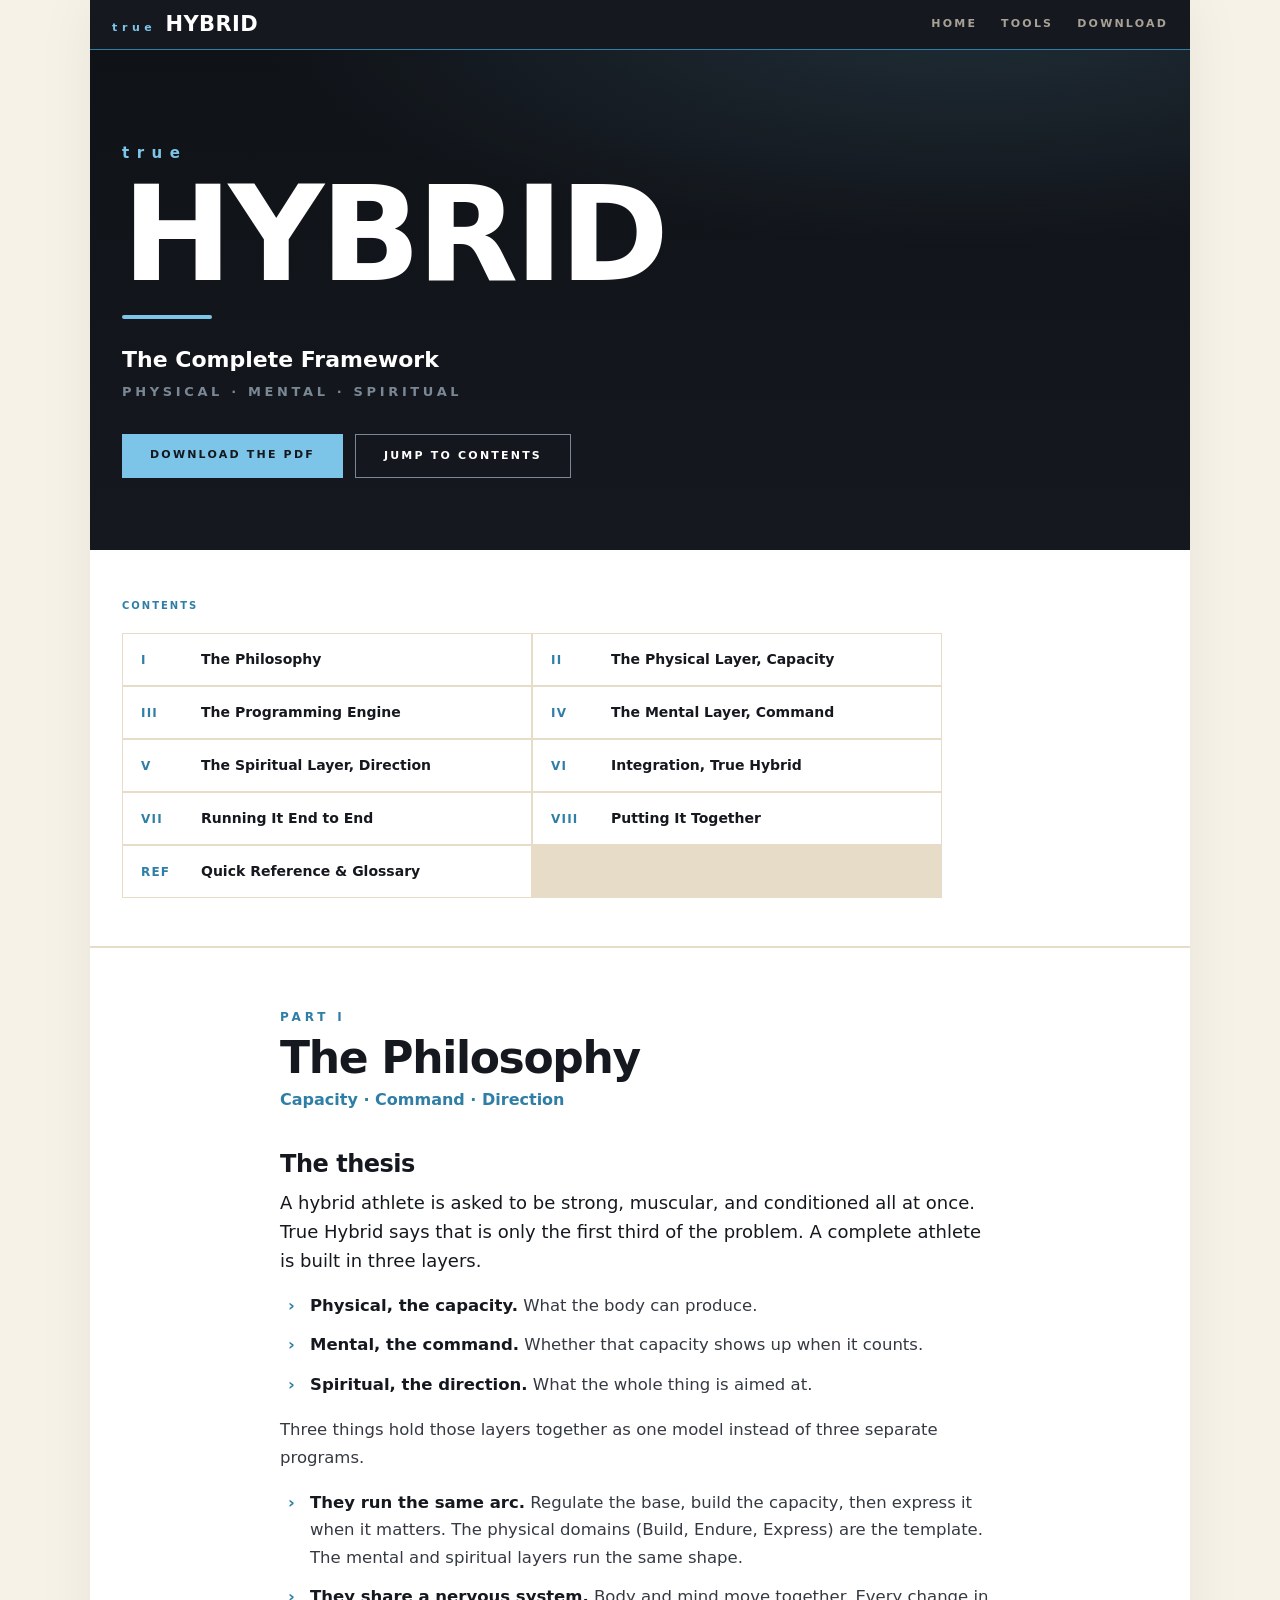
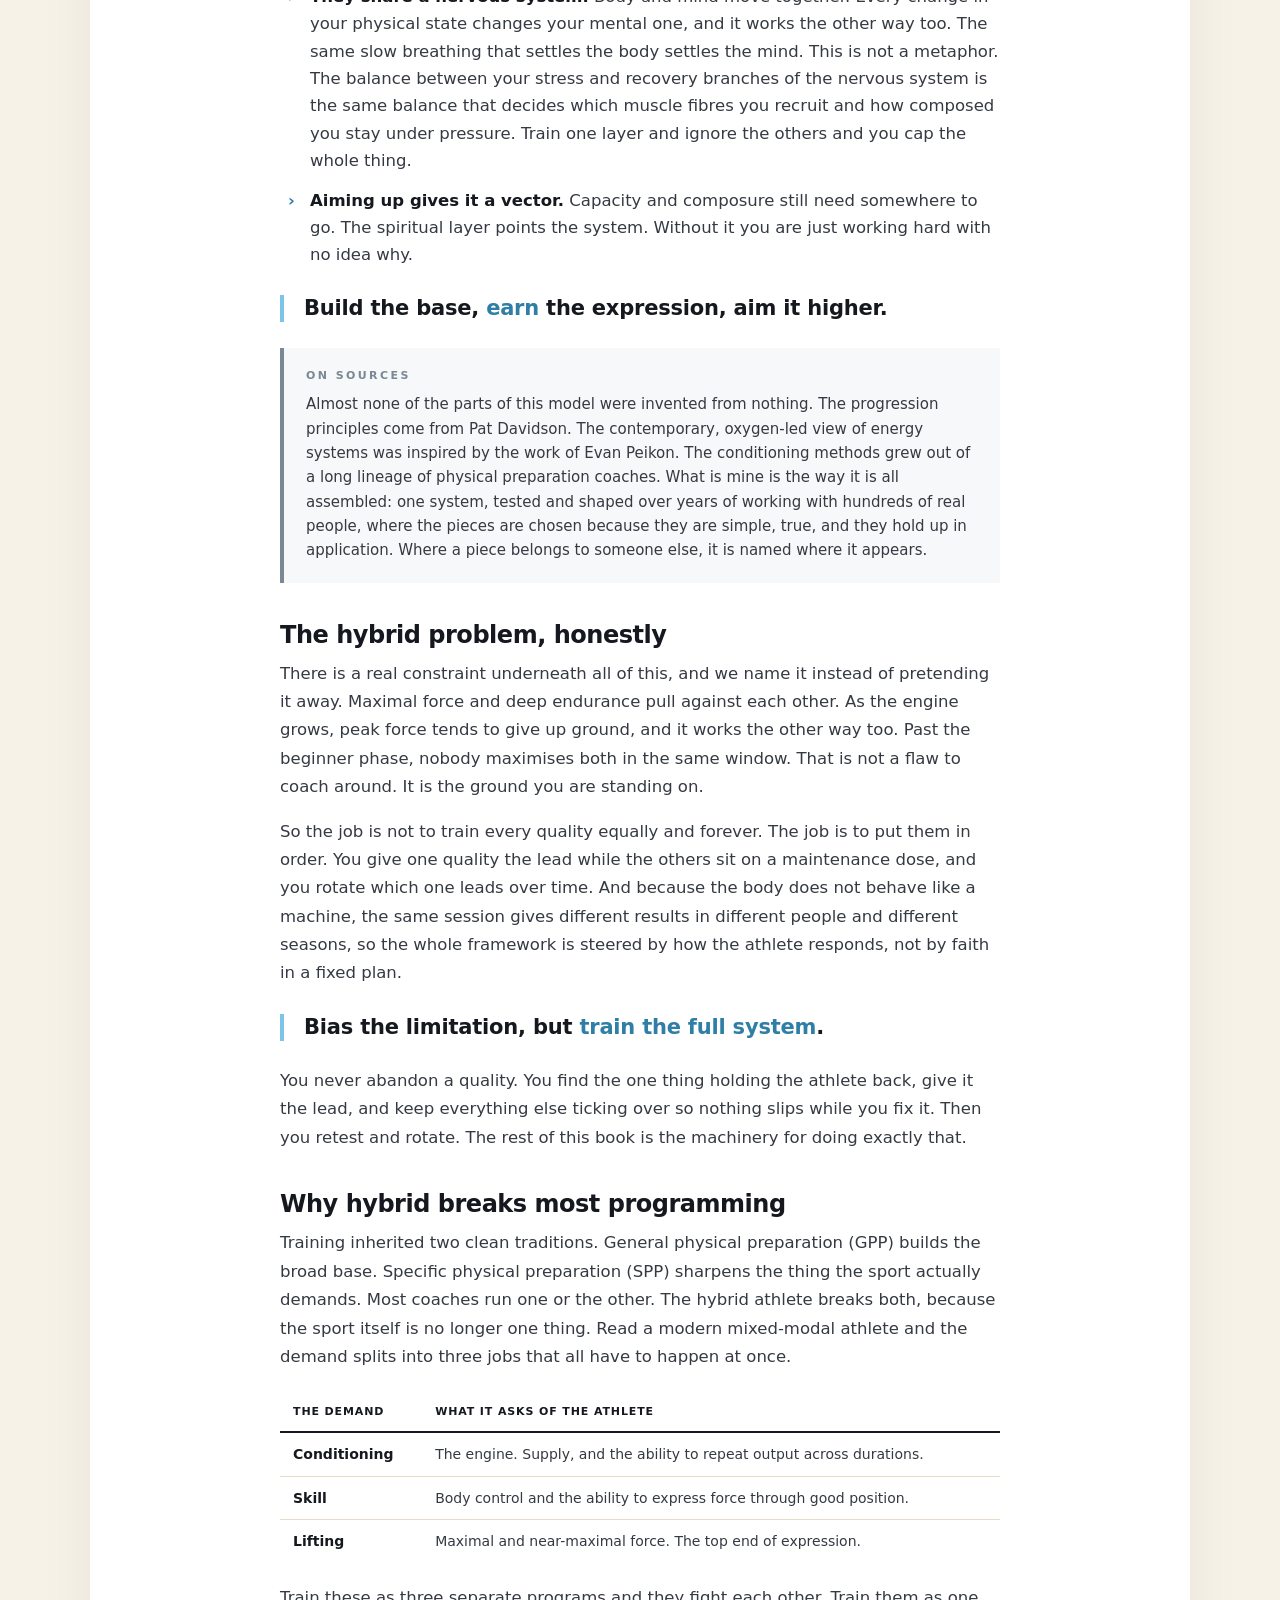
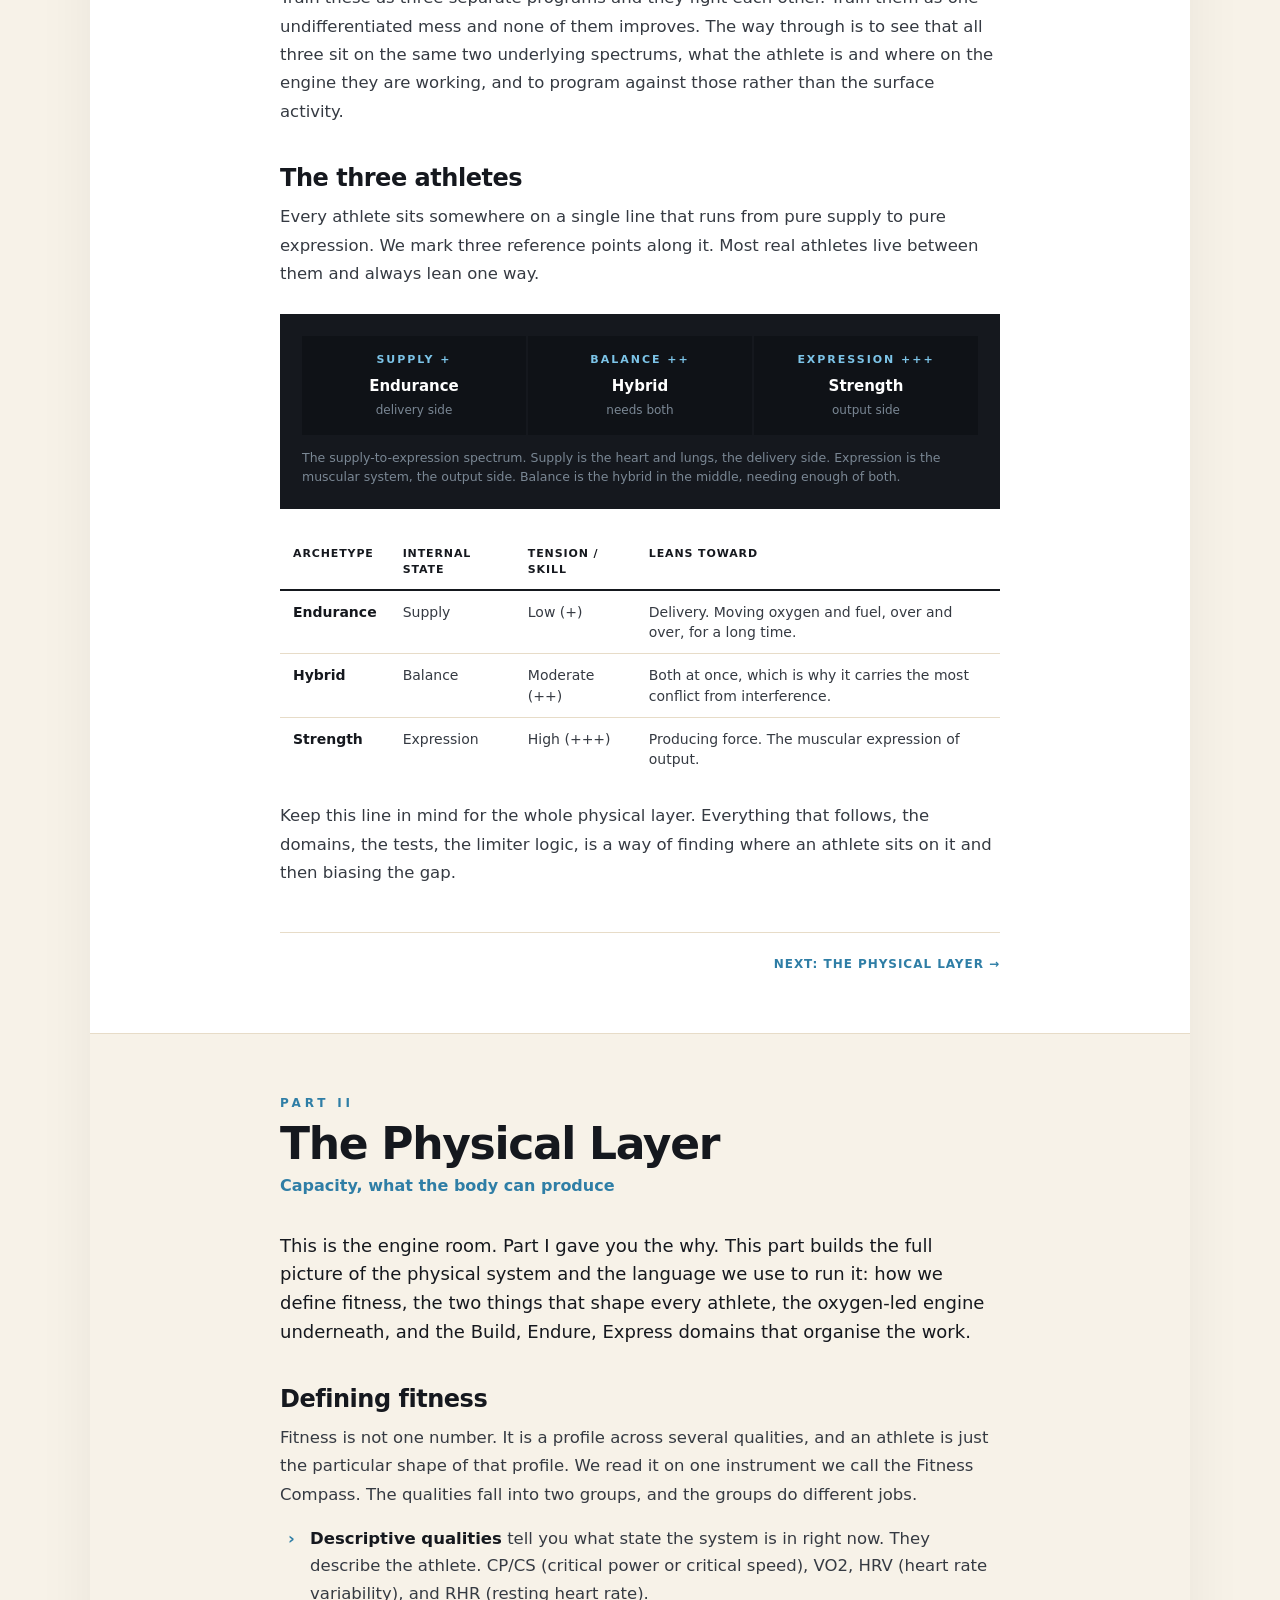
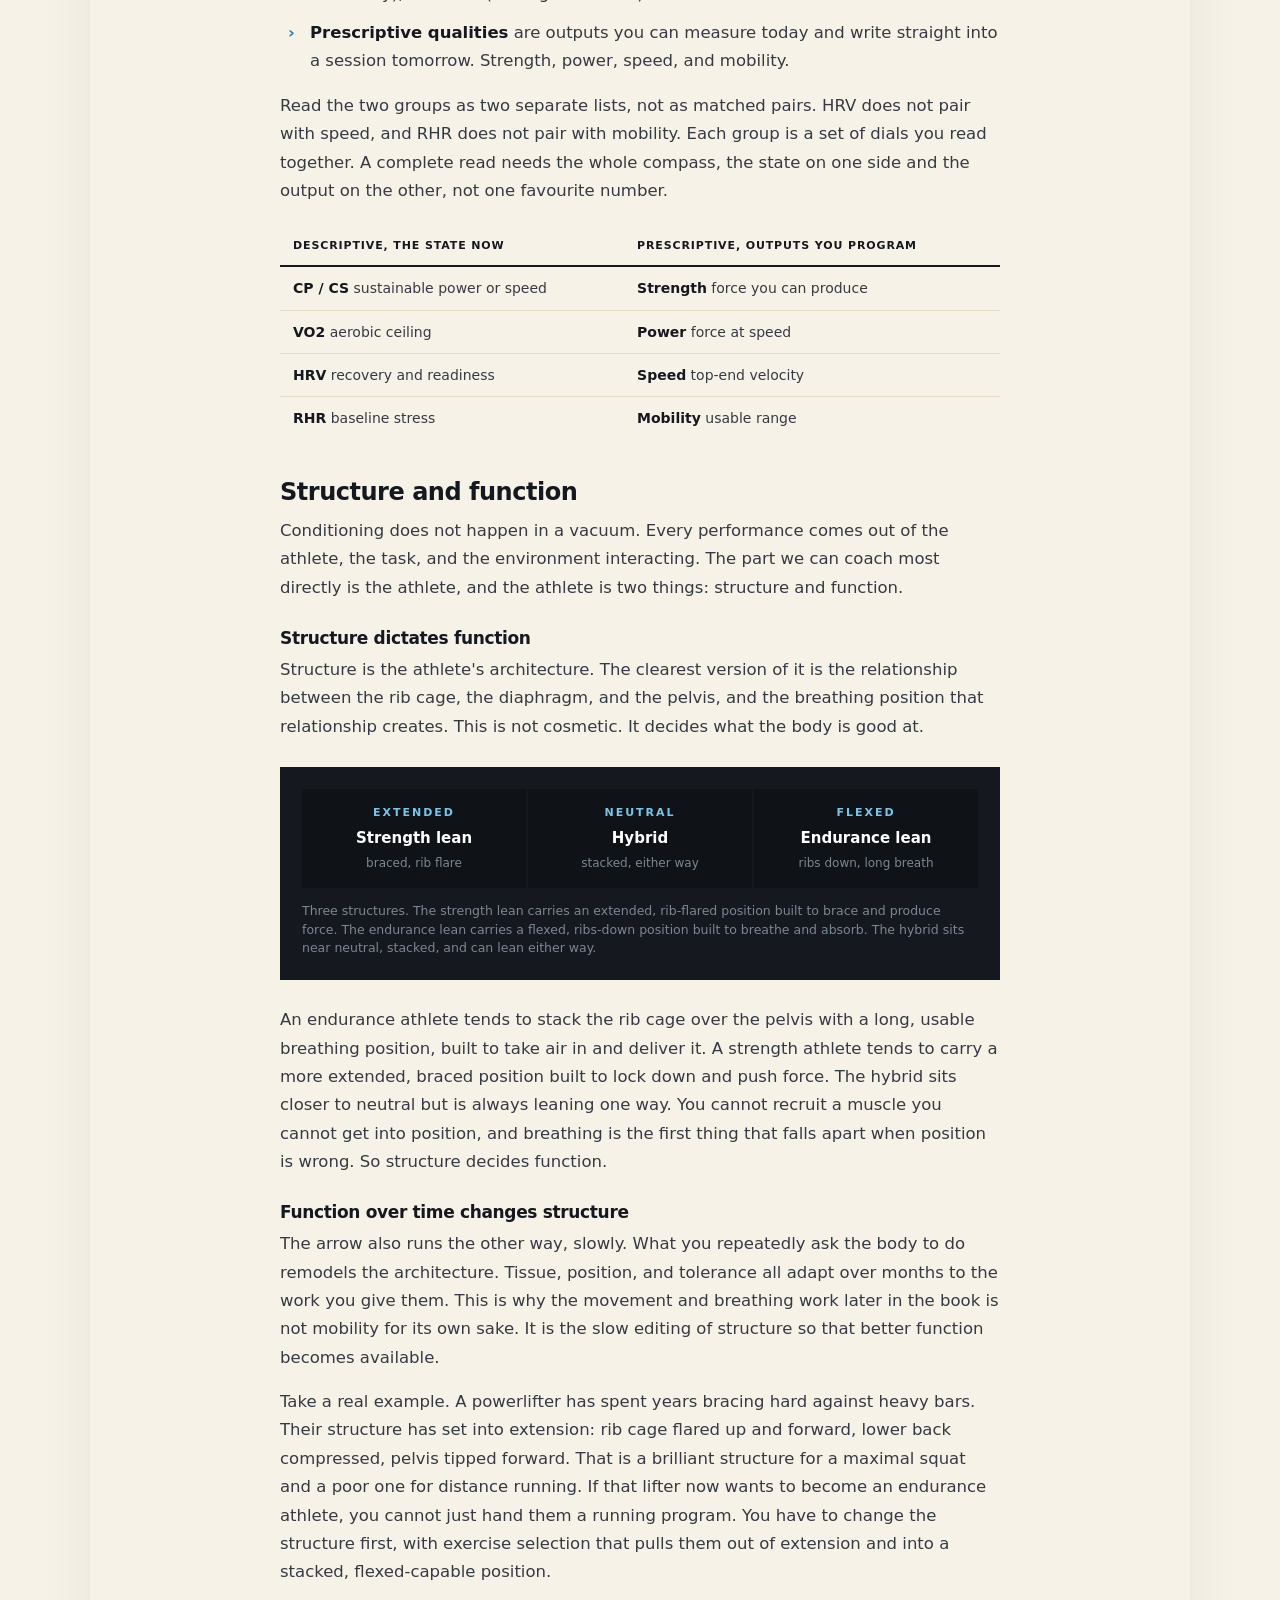
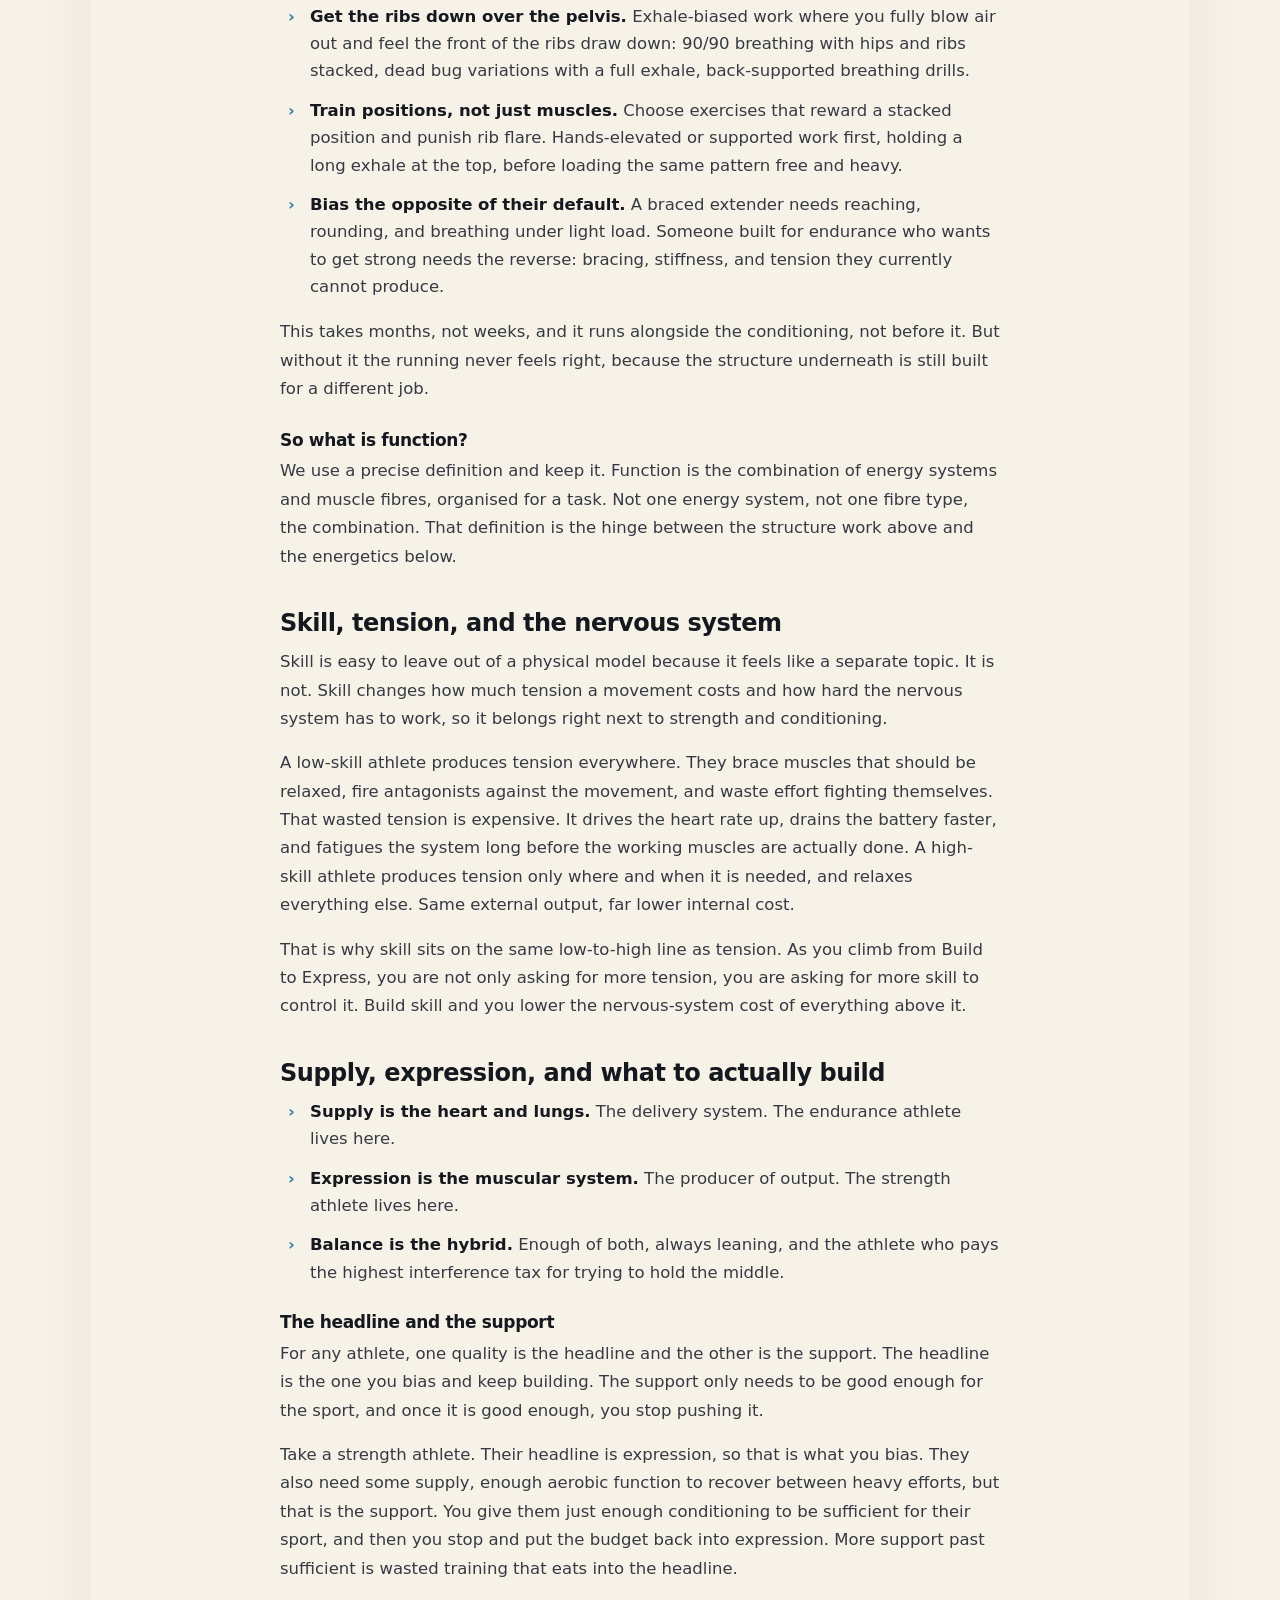
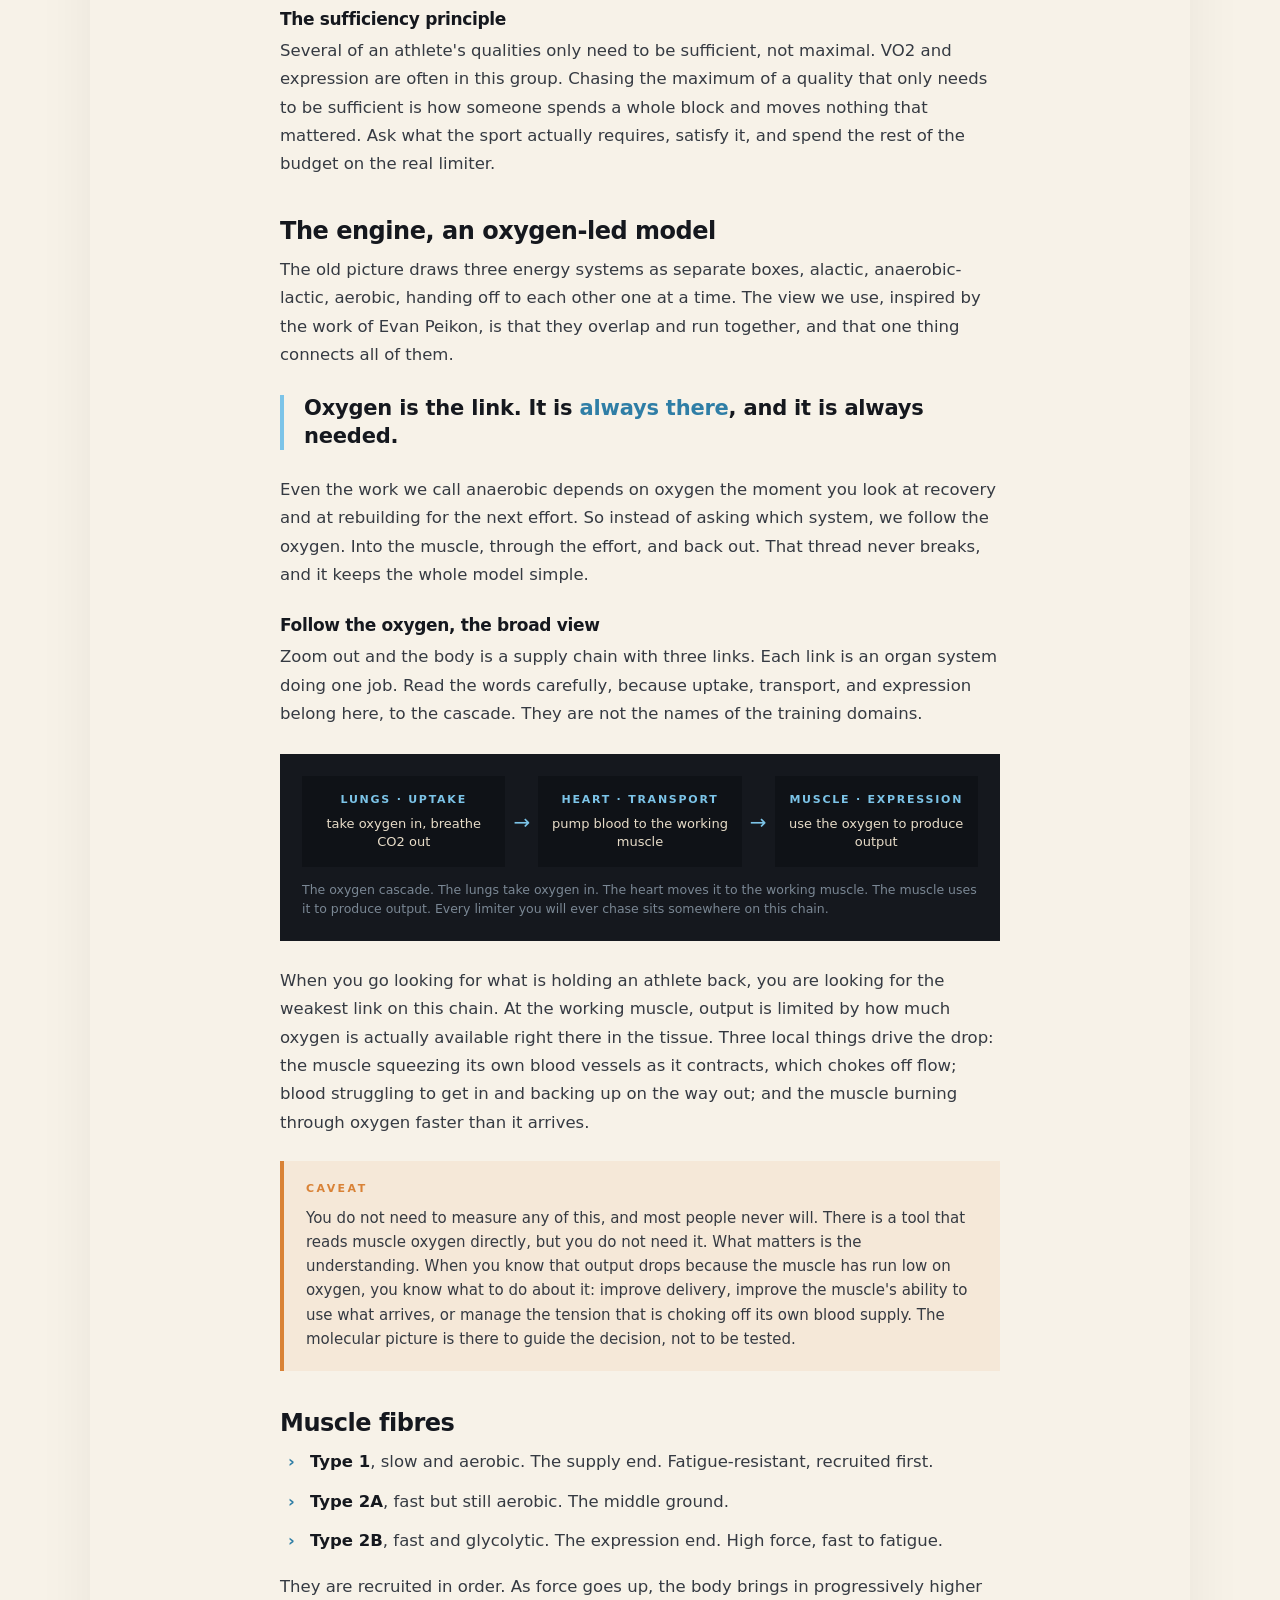
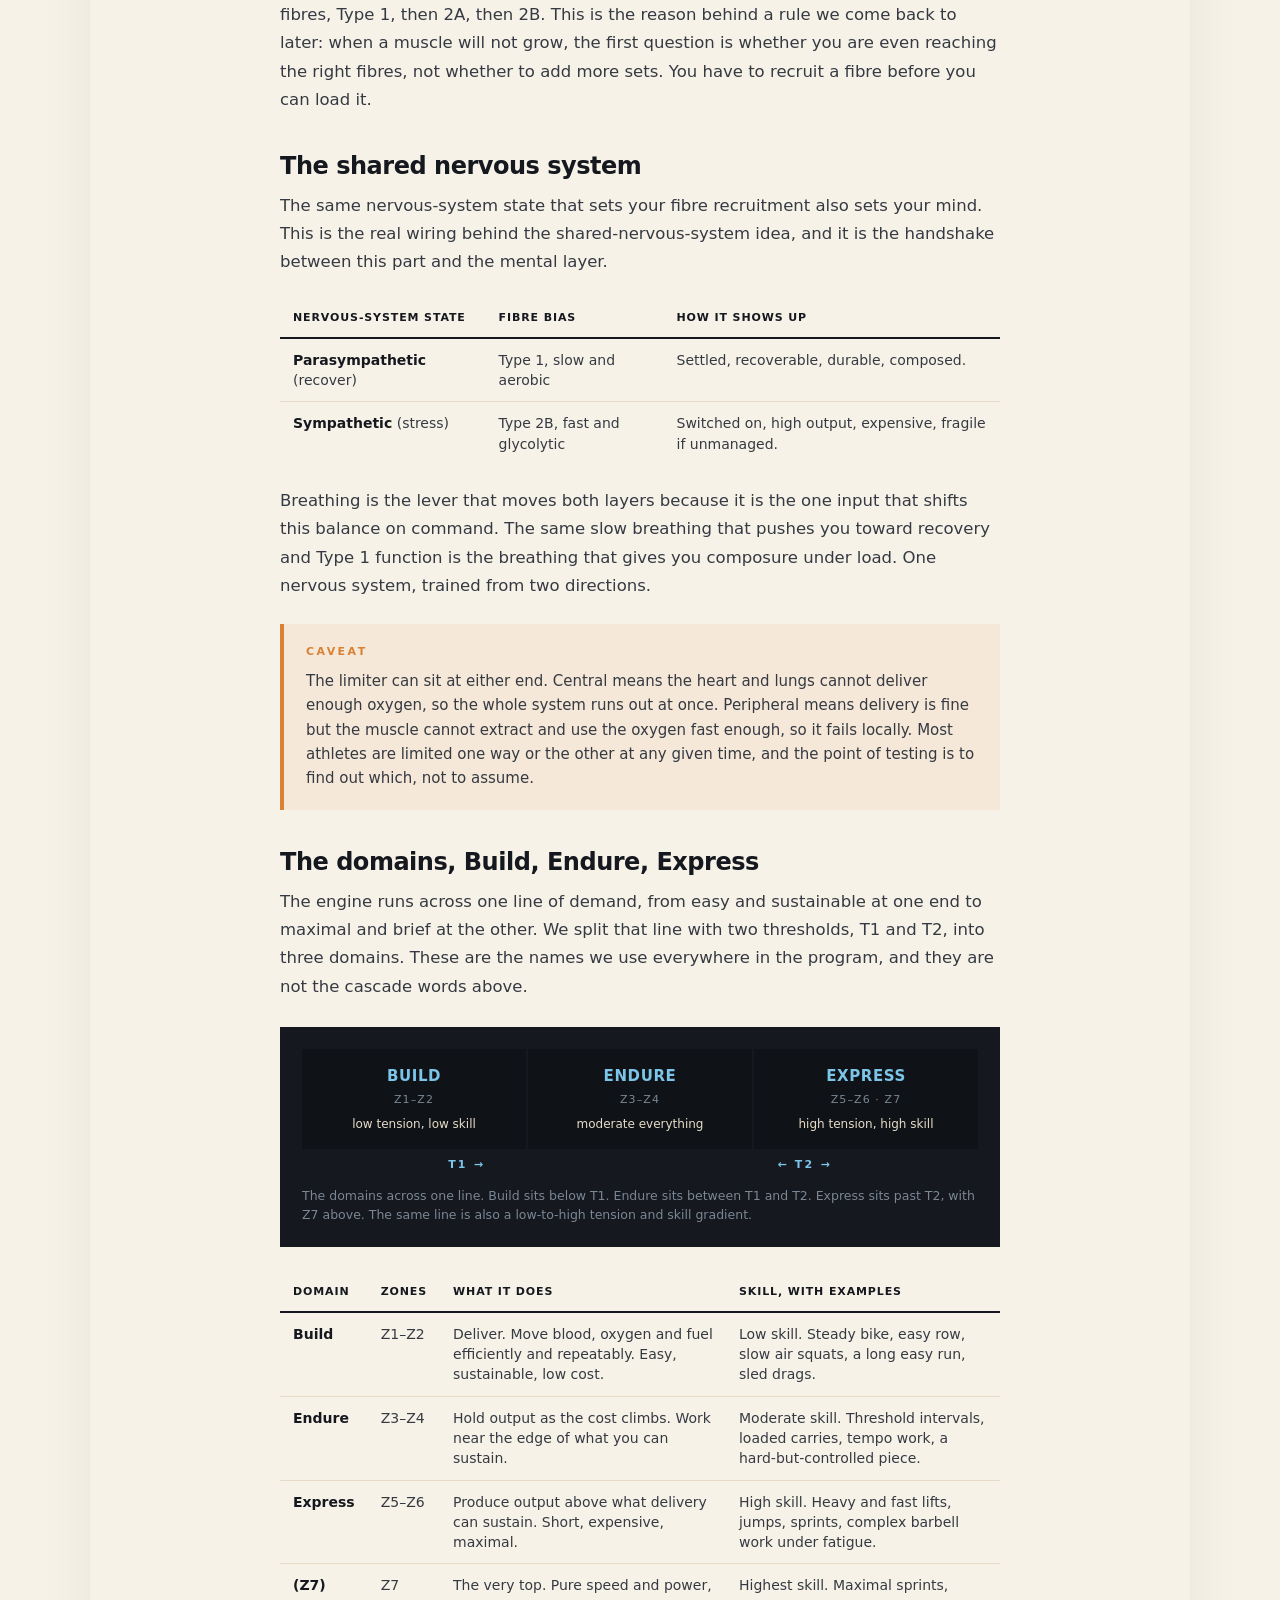
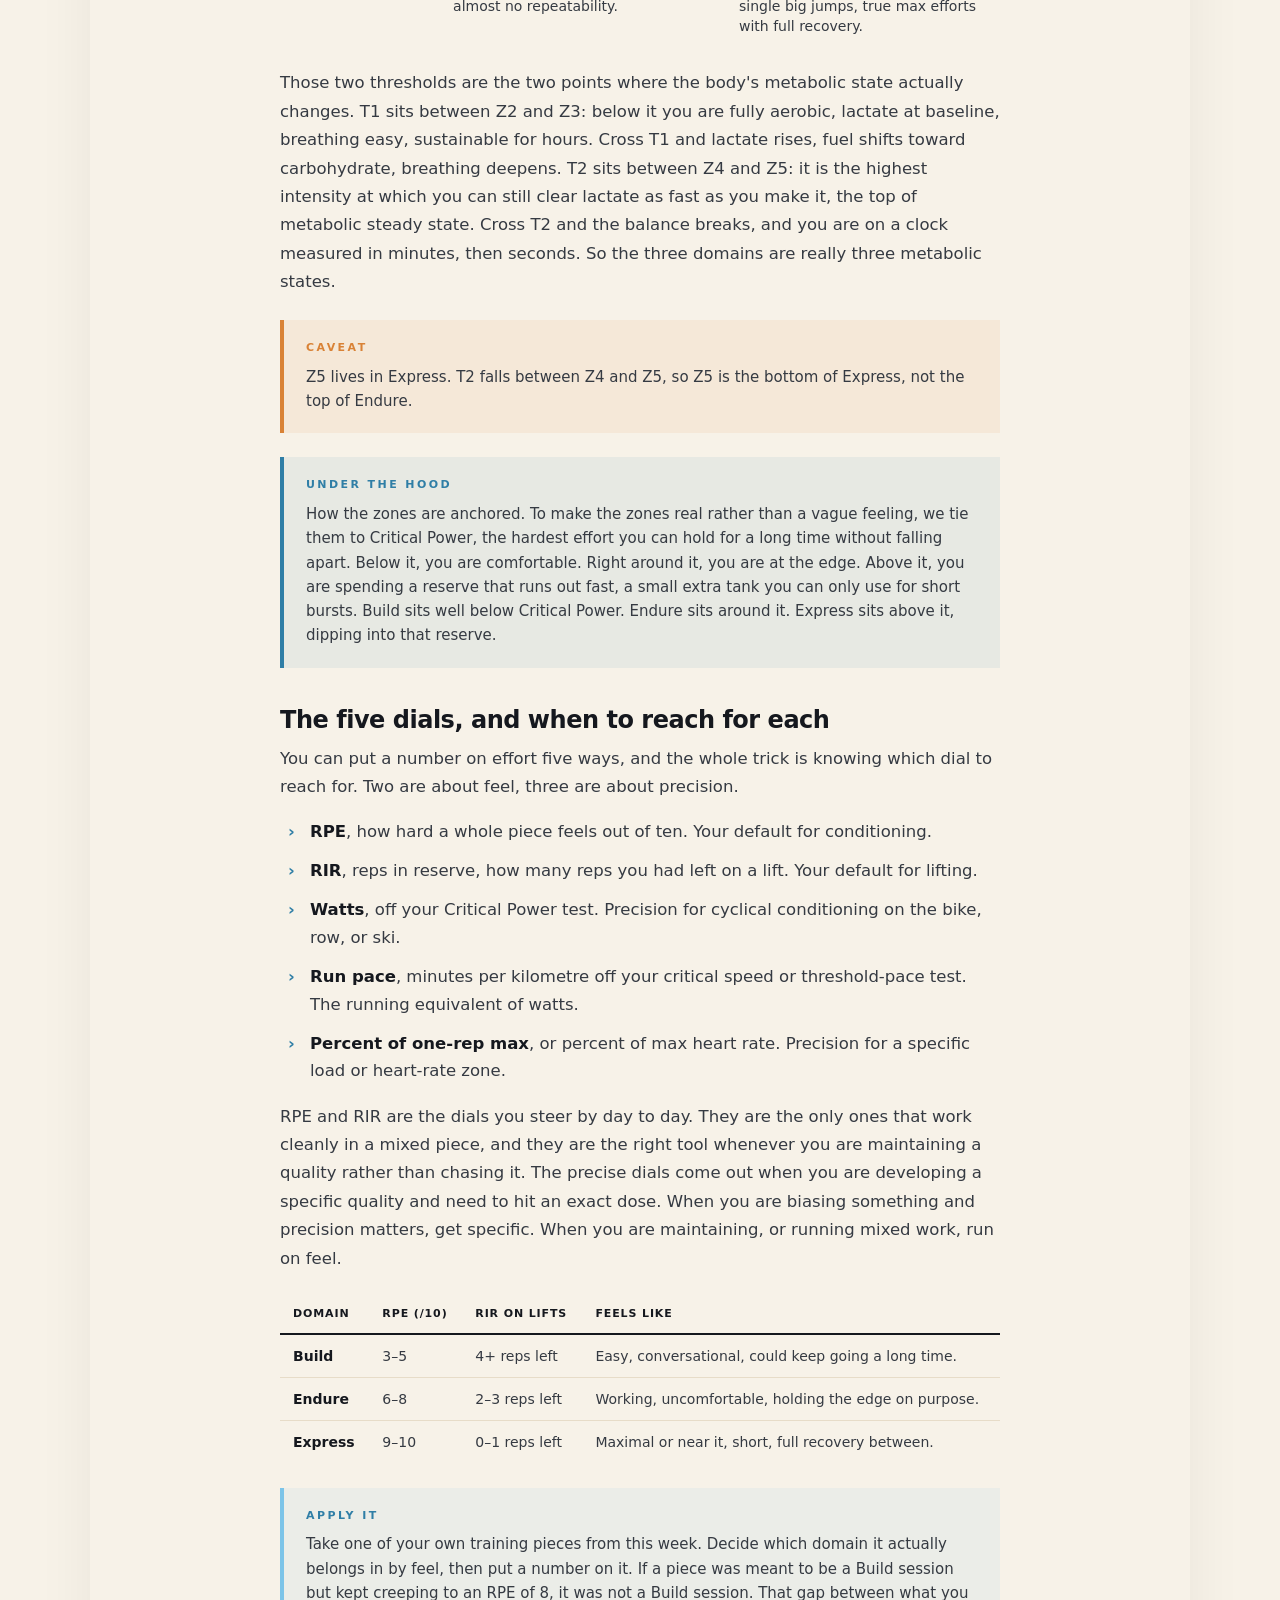
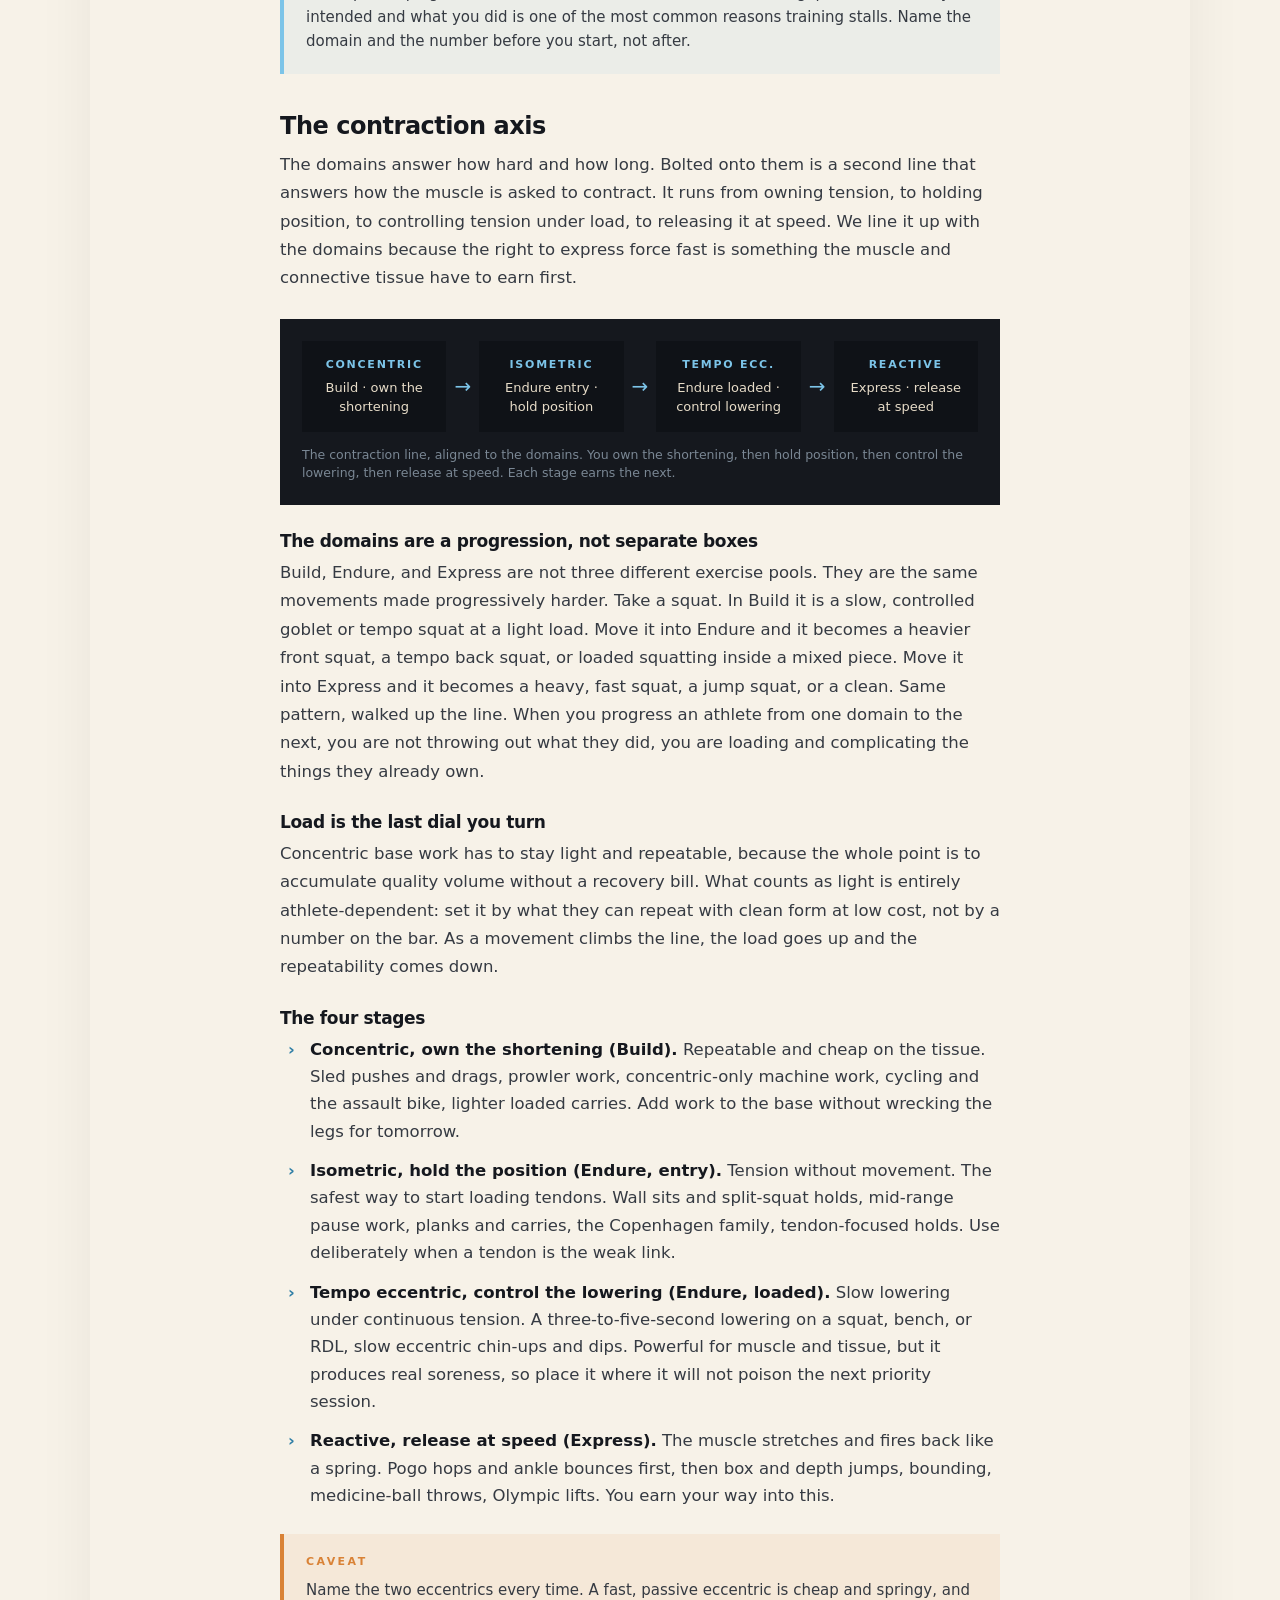
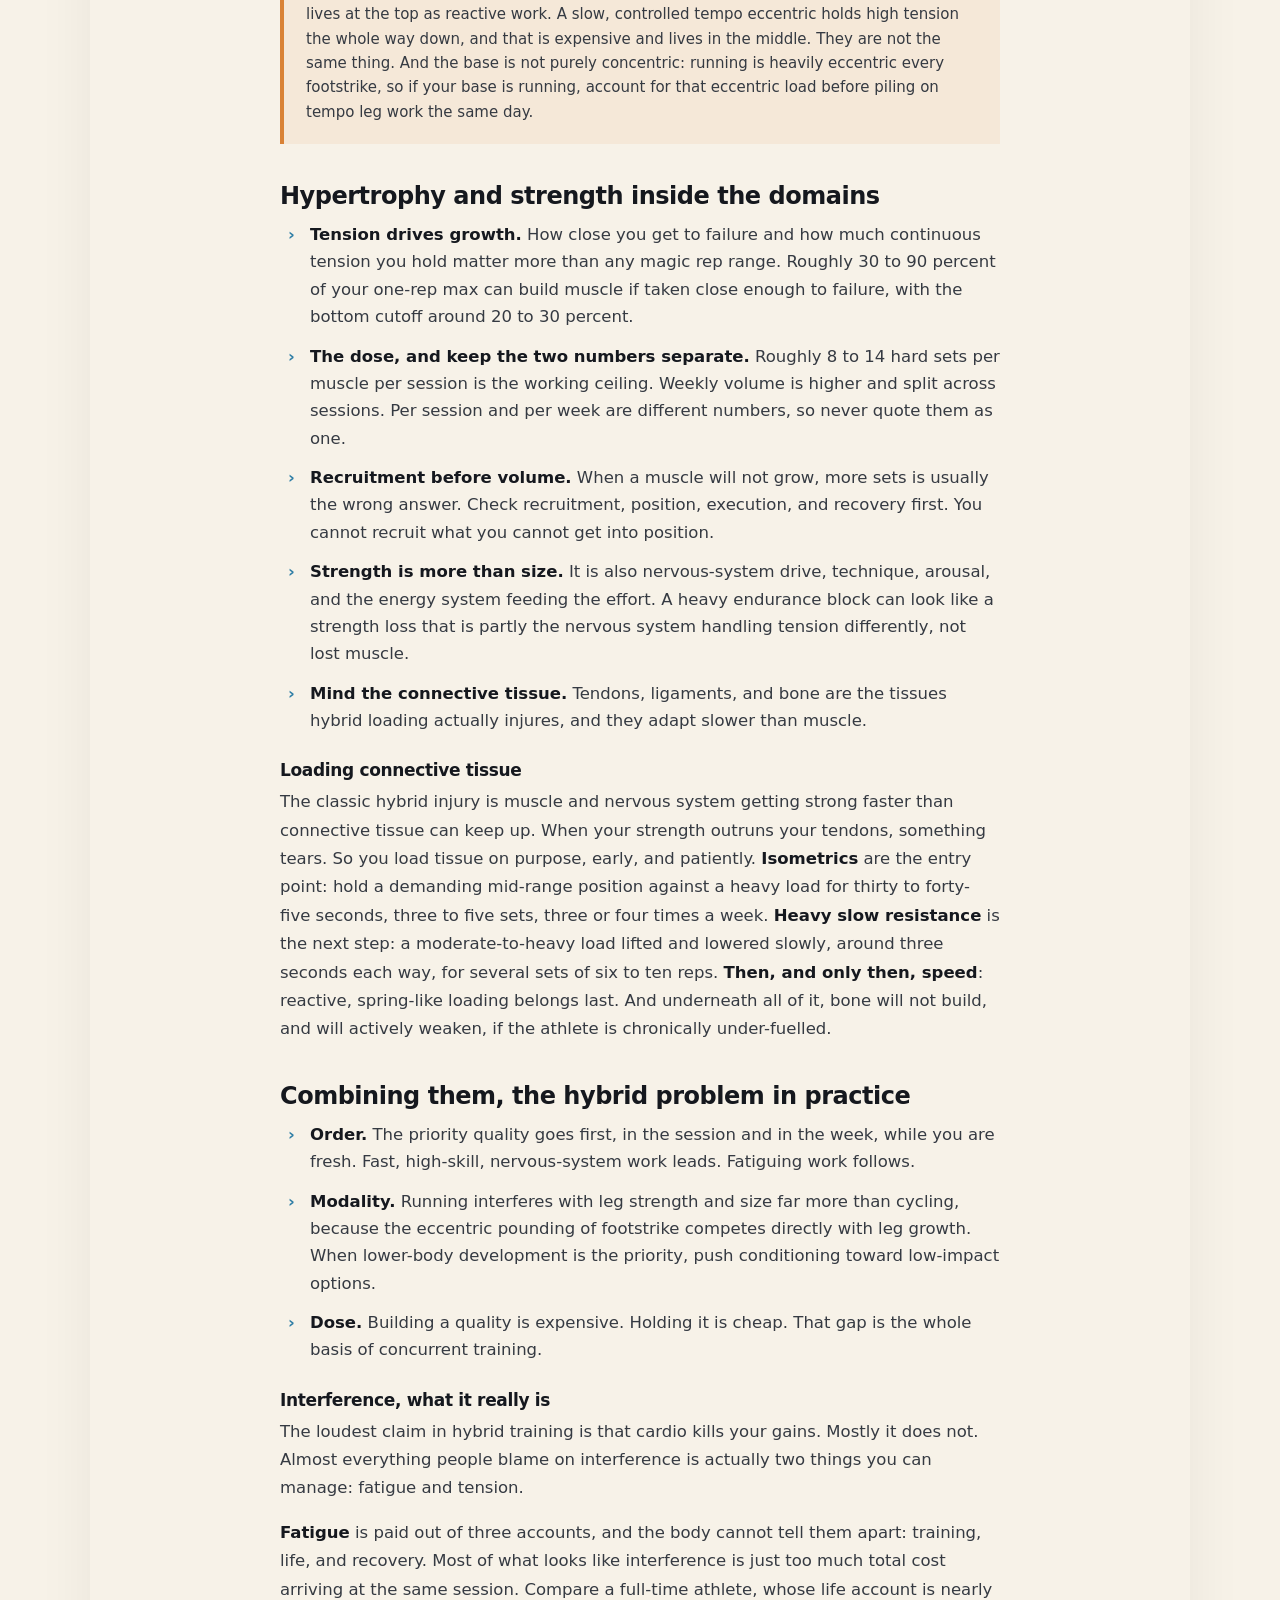
==== framework/index.html @ 4d17020e "True Hybrid" ====
<!DOCTYPE html>
<html lang="en">
<head>
<meta charset="UTF-8">
<meta name="viewport" content="width=device-width, initial-scale=1.0, viewport-fit=cover">
<meta name="theme-color" content="#15181e">
<link rel="manifest" href="/manifest.webmanifest">
<link rel="apple-touch-icon" href="/assets/icon-180.png">
<meta name="mobile-web-app-capable" content="yes">
<meta name="apple-mobile-web-app-capable" content="yes">
<meta name="apple-mobile-web-app-status-bar-style" content="black-translucent">
<meta name="apple-mobile-web-app-title" content="True Hybrid">
<title>The Complete Framework, True Hybrid</title>
<meta name="description" content="True Hybrid, the complete framework. Physical capacity, mental command, spiritual direction. The full master document, readable in one place, with a downloadable PDF.">
<link rel="stylesheet" href="../assets/styles.css">
<link rel="icon" type="image/svg+xml" href="data:image/svg+xml,%3Csvg xmlns='http://www.w3.org/2000/svg' viewBox='0 0 32 32'%3E%3Crect width='32' height='32' fill='%2315181e'/%3E%3Ctext x='16' y='23' text-anchor='middle' fill='%237cc4e8' font-family='Arial,sans-serif' font-size='20' font-weight='bold'%3EH%3C/text%3E%3C/svg%3E">
<style>
/* ===== COVER ===== */
.fx-cover {
  padding: 92px 32px 72px;
  background: radial-gradient(120% 90% at 80% -10%, rgba(124,196,232,0.16) 0%, transparent 55%), linear-gradient(180deg, var(--coal) 0%, var(--ink) 100%);
  color: var(--bone);
}
.fx-cover-inner { max-width: 820px; }
.fx-cover .true { font-family: var(--body); font-weight: 700; font-size: 15px; letter-spacing: 0.5em; text-transform: lowercase; color: var(--brass); }
.fx-cover h1 { color: var(--bone); font-size: clamp(56px, 12vw, 132px); font-weight: 900; line-height: 0.9; letter-spacing: -0.03em; margin: 10px 0 22px; }
.fx-cover-rule { width: 90px; height: 4px; background: var(--brass); border-radius: 2px; margin-bottom: 24px; }
.fx-cover .sub { font-family: var(--display); font-style: normal; font-size: 22px; font-weight: 700; color: var(--bone); margin-bottom: 6px; }
.fx-cover .spirit { font-family: var(--display); font-style: normal; font-size: 13px; letter-spacing: 0.28em; text-transform: uppercase; color: var(--smoke); font-weight: 600; }
.fx-cover-cta { display: flex; gap: 12px; flex-wrap: wrap; margin-top: 32px; }
.btn-ghost { background: transparent; color: var(--bone); border: 1px solid var(--smoke); }
.btn-ghost:hover { background: var(--bone); color: var(--ink); border-color: var(--bone); }

/* ===== CONTENTS ===== */
.fx-toc { padding: 48px 32px; background: var(--bone); border-bottom: 1px solid var(--cream); }
.fx-toc-inner { max-width: 820px; }
.fx-toc .eyebrow { margin-bottom: 20px; }
.fx-toc-grid { display: grid; grid-template-columns: 1fr 1fr; gap: 2px; background: var(--cream); border: 1px solid var(--cream); }
.fx-toc-grid a { background: var(--bone); padding: 16px 18px; text-decoration: none; display: flex; gap: 14px; align-items: baseline; transition: background 0.15s; }
.fx-toc-grid a:hover { background: var(--paper); }
.fx-toc-grid .n { font-family: var(--display); font-style: normal; font-size: 12px; font-weight: 700; color: var(--brass-dim); letter-spacing: 0.1em; min-width: 46px; }
.fx-toc-grid .t { font-size: 14px; color: var(--ink); font-weight: 600; line-height: 1.35; }

/* ===== BODY / PROSE ===== */
.fx-body { background: var(--bone); }
.fx-part { padding: 60px 32px; border-top: 1px solid var(--cream); }
.fx-part:nth-child(even) { background: var(--paper); }
.fx-inner { max-width: 720px; margin: 0 auto; }
.fx-part-head { margin-bottom: 34px; }
.fx-part-head .pn { font-family: var(--display); font-style: normal; font-size: 12px; letter-spacing: 0.32em; text-transform: uppercase; color: var(--brass-dim); font-weight: 700; }
.fx-part-head h2 { font-size: clamp(30px, 5vw, 44px); font-weight: 900; letter-spacing: -0.03em; line-height: 1.0; margin: 10px 0 8px; }
.fx-part-head .pt { font-family: var(--display); font-style: normal; font-size: 16px; color: var(--brass-dim); font-weight: 600; }

.fx-inner h3 { font-family: var(--display); font-size: 24px; font-weight: 800; letter-spacing: -0.02em; margin: 40px 0 12px; color: var(--ink); }
.fx-inner h4 { font-family: var(--display); font-size: 17px; font-weight: 700; margin: 28px 0 8px; color: var(--ink); }
.fx-inner p { font-size: 16.5px; line-height: 1.72; color: var(--char); margin-bottom: 16px; }
.fx-inner p strong { color: var(--ink); font-weight: 700; }
.fx-inner ul, .fx-inner ol { margin: 0 0 18px; padding-left: 4px; list-style: none; }
.fx-inner li { font-size: 16.5px; line-height: 1.66; color: var(--char); margin-bottom: 12px; padding-left: 26px; position: relative; }
.fx-inner ul li::before { content: '›'; position: absolute; left: 4px; color: var(--brass-dim); font-weight: 700; }
.fx-inner ol { counter-reset: fxol; }
.fx-inner ol li { counter-increment: fxol; }
.fx-inner ol li::before { content: counter(fxol); position: absolute; left: 0; top: 0; color: var(--brass-dim); font-weight: 700; font-family: var(--display); font-size: 14px; }
.fx-inner li strong { color: var(--ink); font-weight: 700; }
.fx-lead { font-size: 18px !important; color: var(--ink) !important; line-height: 1.6 !important; }
.fx-thesis { font-family: var(--display); font-style: normal; font-size: 21px; font-weight: 800; letter-spacing: -0.01em; color: var(--ink); line-height: 1.3; margin: 26px 0; padding-left: 20px; border-left: 4px solid var(--brass); }
.fx-thesis em { font-style: normal; color: var(--brass-dim); }

/* callout boxes */
.fx-box { margin: 24px 0; padding: 20px 22px; border-left: 4px solid var(--smoke); background: rgba(122,135,148,0.07); }
.fx-box .bx-k { font-family: var(--display); font-style: normal; font-size: 11px; letter-spacing: 0.22em; text-transform: uppercase; font-weight: 700; margin-bottom: 8px; color: var(--smoke); }
.fx-box p { font-size: 15px !important; line-height: 1.62 !important; margin-bottom: 10px; }
.fx-box p:last-child { margin-bottom: 0; }
.fx-box--apply { border-left-color: var(--brass); background: rgba(124,196,232,0.10); }
.fx-box--apply .bx-k { color: var(--brass-dim); }
.fx-box--hood { border-left-color: var(--brass-dim); background: rgba(47,126,166,0.08); }
.fx-box--hood .bx-k { color: var(--brass-dim); }
.fx-box--caveat { border-left-color: var(--warn); background: rgba(217,130,54,0.09); }
.fx-box--caveat .bx-k { color: var(--warn); }
.fx-box--sources { border-left-color: var(--smoke); background: rgba(122,135,148,0.06); }

/* tables */
.fx-table-wrap { overflow-x: auto; margin: 22px 0; }
table.fx { width: 100%; border-collapse: collapse; font-size: 14px; min-width: 460px; }
table.fx th, table.fx td { text-align: left; padding: 11px 13px; border-bottom: 1px solid var(--cream); vertical-align: top; line-height: 1.45; color: var(--char); }
table.fx th { font-family: var(--display); font-style: normal; font-size: 11px; letter-spacing: 0.08em; text-transform: uppercase; color: var(--ink); font-weight: 700; border-bottom: 2px solid var(--ink); background: transparent; }
table.fx td strong { color: var(--ink); }
table.fx tr:last-child td { border-bottom: none; }

/* mini diagrams */
.fx-dg { margin: 26px 0; padding: 22px; background: var(--ink); color: var(--bone); }
.fx-dg .cap { font-size: 12.5px; color: var(--smoke); line-height: 1.5; margin-top: 14px; }
.fx-spectrum { display: grid; grid-template-columns: repeat(3, 1fr); gap: 2px; text-align: center; }
.fx-spectrum .cell { background: var(--coal); padding: 16px 10px; }
.fx-spectrum .cell .a { font-family: var(--display); font-style: normal; font-size: 11px; letter-spacing: 0.18em; text-transform: uppercase; color: var(--brass); font-weight: 700; }
.fx-spectrum .cell .b { font-size: 15px; font-weight: 700; color: var(--bone); margin: 6px 0 4px; }
.fx-spectrum .cell .c { font-size: 12px; color: var(--smoke); }
.fx-flow { display: flex; align-items: stretch; gap: 0; }
.fx-flow .node { flex: 1; background: var(--coal); padding: 16px 12px; text-align: center; }
.fx-flow .arrow { display: flex; align-items: center; color: var(--brass); font-size: 20px; padding: 0 8px; }
.fx-flow .node .a { font-family: var(--display); font-style: normal; font-size: 11px; letter-spacing: 0.16em; text-transform: uppercase; color: var(--brass); font-weight: 700; }
.fx-flow .node .b { font-size: 13px; color: var(--cream); margin-top: 6px; line-height: 1.4; }
.fx-domainline { display: grid; grid-template-columns: repeat(3, 1fr); gap: 2px; position: relative; }
.fx-domainline .d { background: var(--coal); padding: 16px 12px; text-align: center; }
.fx-domainline .d .a { font-family: var(--display); font-style: normal; font-size: 15px; font-weight: 800; color: var(--brass); letter-spacing: 0.04em; }
.fx-domainline .d .z { font-size: 11px; color: var(--smoke); margin-top: 4px; letter-spacing: 0.1em; }
.fx-domainline .d .desc { font-size: 12px; color: var(--cream); margin-top: 8px; line-height: 1.4; }
.fx-thresholds { display: flex; justify-content: space-around; font-size: 11px; color: var(--brass); letter-spacing: 0.2em; text-transform: uppercase; margin-top: 8px; font-weight: 700; }

.fx-partnav { display: flex; justify-content: space-between; gap: 12px; margin-top: 44px; padding-top: 22px; border-top: 1px solid var(--cream); }
.fx-partnav a { font-family: var(--display); font-style: normal; font-size: 12px; letter-spacing: 0.08em; text-transform: uppercase; font-weight: 700; color: var(--brass-dim); text-decoration: none; }
.fx-partnav a:hover { color: var(--ink); }
.fx-totop { text-align: center; padding: 40px 32px 8px; background: var(--bone); }
.fx-totop a { font-family: var(--display); font-style: normal; font-size: 12px; letter-spacing: 0.14em; text-transform: uppercase; font-weight: 700; color: var(--brass-dim); text-decoration: none; }

/* download band */
.fx-dl { padding: 56px 32px; background: linear-gradient(180deg, var(--ink) 0%, var(--coal) 100%); color: var(--bone); text-align: center; }
.fx-dl-inner { max-width: 560px; margin: 0 auto; }
.fx-dl .eyebrow { color: var(--brass); }
.fx-dl h2 { color: var(--bone); font-size: 28px; font-style: normal; margin: 10px 0 12px; }
.fx-dl p { color: var(--cream); font-size: 15px; line-height: 1.6; margin-bottom: 22px; opacity: 0.9; }

@media (max-width: 720px) {
  .fx-cover { padding: 60px 20px 48px; }
  .fx-toc { padding: 36px 20px; }
  .fx-toc-grid { grid-template-columns: 1fr; }
  .fx-part { padding: 44px 20px; }
  .fx-inner p, .fx-inner li { font-size: 16px; }
  .fx-flow { flex-direction: column; }
  .fx-flow .arrow { transform: rotate(90deg); padding: 6px 0; justify-content: center; }
  table.fx { font-size: 13px; }
}
</style>
</head>
<body>
<div class="page-wrap">

  <header class="mdt-topbar">
    <a href="../" class="th-brand" aria-label="True Hybrid, home">
      <span class="th-true">true</span><span class="th-hybrid">HYBRID</span>
    </a>
    <nav class="mdt-nav">
      <a href="../">Home</a>
      <a href="../#tools">Tools</a>
      <a href="../downloads/true-hybrid-framework.pdf" download>Download</a>
    </nav>
  </header>

  <section class="fx-cover" id="top">
    <div class="fx-cover-inner">
      <div class="true">true</div>
      <h1>HYBRID</h1>
      <div class="fx-cover-rule"></div>
      <div class="sub">The Complete Framework</div>
      <div class="spirit">Physical · Mental · Spiritual</div>
      <div class="fx-cover-cta">
        <a href="../downloads/true-hybrid-framework.pdf" class="btn" download>Download the PDF</a>
        <a href="#contents" class="btn btn-ghost">Jump to contents</a>
      </div>
    </div>
  </section>

  <section class="fx-toc" id="contents">
    <div class="fx-toc-inner">
      <div class="eyebrow">Contents</div>
      <div class="fx-toc-grid">
        <a href="#part1"><span class="n">I</span><span class="t">The Philosophy</span></a>
        <a href="#part2"><span class="n">II</span><span class="t">The Physical Layer, Capacity</span></a>
        <a href="#part3"><span class="n">III</span><span class="t">The Programming Engine</span></a>
        <a href="#part4"><span class="n">IV</span><span class="t">The Mental Layer, Command</span></a>
        <a href="#part5"><span class="n">V</span><span class="t">The Spiritual Layer, Direction</span></a>
        <a href="#part6"><span class="n">VI</span><span class="t">Integration, True Hybrid</span></a>
        <a href="#part7"><span class="n">VII</span><span class="t">Running It End to End</span></a>
        <a href="#part8"><span class="n">VIII</span><span class="t">Putting It Together</span></a>
        <a href="#reference"><span class="n">REF</span><span class="t">Quick Reference &amp; Glossary</span></a>
      </div>
    </div>
  </section>

  <main class="fx-body">

  <section class="fx-part" id="part1">
   <div class="fx-inner">
    <div class="fx-part-head">
      <div class="pn">Part I</div>
      <h2>The Philosophy</h2>
      <div class="pt">Capacity · Command · Direction</div>
    </div>

    <h3>The thesis</h3>
    <p class="fx-lead">A hybrid athlete is asked to be strong, muscular, and conditioned all at once. True Hybrid says that is only the first third of the problem. A complete athlete is built in three layers.</p>
    <ul>
      <li><strong>Physical, the capacity.</strong> What the body can produce.</li>
      <li><strong>Mental, the command.</strong> Whether that capacity shows up when it counts.</li>
      <li><strong>Spiritual, the direction.</strong> What the whole thing is aimed at.</li>
    </ul>
    <p>Three things hold those layers together as one model instead of three separate programs.</p>
    <ul>
      <li><strong>They run the same arc.</strong> Regulate the base, build the capacity, then express it when it matters. The physical domains (Build, Endure, Express) are the template. The mental and spiritual layers run the same shape.</li>
      <li><strong>They share a nervous system.</strong> Body and mind move together. Every change in your physical state changes your mental one, and it works the other way too. The same slow breathing that settles the body settles the mind. This is not a metaphor. The balance between your stress and recovery branches of the nervous system is the same balance that decides which muscle fibres you recruit and how composed you stay under pressure. Train one layer and ignore the others and you cap the whole thing.</li>
      <li><strong>Aiming up gives it a vector.</strong> Capacity and composure still need somewhere to go. The spiritual layer points the system. Without it you are just working hard with no idea why.</li>
    </ul>
    <div class="fx-thesis">Build the base, <em>earn</em> the expression, aim it higher.</div>

    <div class="fx-box fx-box--sources">
      <div class="bx-k">On sources</div>
      <p>Almost none of the parts of this model were invented from nothing. The progression principles come from Pat Davidson. The contemporary, oxygen-led view of energy systems was inspired by the work of Evan Peikon. The conditioning methods grew out of a long lineage of physical preparation coaches. What is mine is the way it is all assembled: one system, tested and shaped over years of working with hundreds of real people, where the pieces are chosen because they are simple, true, and they hold up in application. Where a piece belongs to someone else, it is named where it appears.</p>
    </div>

    <h3>The hybrid problem, honestly</h3>
    <p>There is a real constraint underneath all of this, and we name it instead of pretending it away. Maximal force and deep endurance pull against each other. As the engine grows, peak force tends to give up ground, and it works the other way too. Past the beginner phase, nobody maximises both in the same window. That is not a flaw to coach around. It is the ground you are standing on.</p>
    <p>So the job is not to train every quality equally and forever. The job is to put them in order. You give one quality the lead while the others sit on a maintenance dose, and you rotate which one leads over time. And because the body does not behave like a machine, the same session gives different results in different people and different seasons, so the whole framework is steered by how the athlete responds, not by faith in a fixed plan.</p>
    <div class="fx-thesis">Bias the limitation, but <em>train the full system</em>.</div>
    <p>You never abandon a quality. You find the one thing holding the athlete back, give it the lead, and keep everything else ticking over so nothing slips while you fix it. Then you retest and rotate. The rest of this book is the machinery for doing exactly that.</p>

    <h3>Why hybrid breaks most programming</h3>
    <p>Training inherited two clean traditions. General physical preparation (GPP) builds the broad base. Specific physical preparation (SPP) sharpens the thing the sport actually demands. Most coaches run one or the other. The hybrid athlete breaks both, because the sport itself is no longer one thing. Read a modern mixed-modal athlete and the demand splits into three jobs that all have to happen at once.</p>
    <div class="fx-table-wrap">
    <table class="fx">
      <thead><tr><th>The demand</th><th>What it asks of the athlete</th></tr></thead>
      <tbody>
        <tr><td><strong>Conditioning</strong></td><td>The engine. Supply, and the ability to repeat output across durations.</td></tr>
        <tr><td><strong>Skill</strong></td><td>Body control and the ability to express force through good position.</td></tr>
        <tr><td><strong>Lifting</strong></td><td>Maximal and near-maximal force. The top end of expression.</td></tr>
      </tbody>
    </table>
    </div>
    <p>Train these as three separate programs and they fight each other. Train them as one undifferentiated mess and none of them improves. The way through is to see that all three sit on the same two underlying spectrums, what the athlete is and where on the engine they are working, and to program against those rather than the surface activity.</p>

    <h3>The three athletes</h3>
    <p>Every athlete sits somewhere on a single line that runs from pure supply to pure expression. We mark three reference points along it. Most real athletes live between them and always lean one way.</p>
    <div class="fx-dg">
      <div class="fx-spectrum">
        <div class="cell"><div class="a">Supply +</div><div class="b">Endurance</div><div class="c">delivery side</div></div>
        <div class="cell"><div class="a">Balance ++</div><div class="b">Hybrid</div><div class="c">needs both</div></div>
        <div class="cell"><div class="a">Expression +++</div><div class="b">Strength</div><div class="c">output side</div></div>
      </div>
      <div class="cap">The supply-to-expression spectrum. Supply is the heart and lungs, the delivery side. Expression is the muscular system, the output side. Balance is the hybrid in the middle, needing enough of both.</div>
    </div>
    <div class="fx-table-wrap">
    <table class="fx">
      <thead><tr><th>Archetype</th><th>Internal state</th><th>Tension / skill</th><th>Leans toward</th></tr></thead>
      <tbody>
        <tr><td><strong>Endurance</strong></td><td>Supply</td><td>Low (+)</td><td>Delivery. Moving oxygen and fuel, over and over, for a long time.</td></tr>
        <tr><td><strong>Hybrid</strong></td><td>Balance</td><td>Moderate (++)</td><td>Both at once, which is why it carries the most conflict from interference.</td></tr>
        <tr><td><strong>Strength</strong></td><td>Expression</td><td>High (+++)</td><td>Producing force. The muscular expression of output.</td></tr>
      </tbody>
    </table>
    </div>
    <p>Keep this line in mind for the whole physical layer. Everything that follows, the domains, the tests, the limiter logic, is a way of finding where an athlete sits on it and then biasing the gap.</p>

    <div class="fx-partnav"><span></span><a href="#part2">Next: The Physical Layer →</a></div>
   </div>
  </section>

  <section class="fx-part" id="part2">
   <div class="fx-inner">
    <div class="fx-part-head">
      <div class="pn">Part II</div>
      <h2>The Physical Layer</h2>
      <div class="pt">Capacity, what the body can produce</div>
    </div>
    <p class="fx-lead">This is the engine room. Part I gave you the why. This part builds the full picture of the physical system and the language we use to run it: how we define fitness, the two things that shape every athlete, the oxygen-led engine underneath, and the Build, Endure, Express domains that organise the work.</p>

    <h3>Defining fitness</h3>
    <p>Fitness is not one number. It is a profile across several qualities, and an athlete is just the particular shape of that profile. We read it on one instrument we call the Fitness Compass. The qualities fall into two groups, and the groups do different jobs.</p>
    <ul>
      <li><strong>Descriptive qualities</strong> tell you what state the system is in right now. They describe the athlete. CP/CS (critical power or critical speed), VO2, HRV (heart rate variability), and RHR (resting heart rate).</li>
      <li><strong>Prescriptive qualities</strong> are outputs you can measure today and write straight into a session tomorrow. Strength, power, speed, and mobility.</li>
    </ul>
    <p>Read the two groups as two separate lists, not as matched pairs. HRV does not pair with speed, and RHR does not pair with mobility. Each group is a set of dials you read together. A complete read needs the whole compass, the state on one side and the output on the other, not one favourite number.</p>
    <div class="fx-table-wrap">
    <table class="fx">
      <thead><tr><th>Descriptive, the state now</th><th>Prescriptive, outputs you program</th></tr></thead>
      <tbody>
        <tr><td><strong>CP / CS</strong> sustainable power or speed</td><td><strong>Strength</strong> force you can produce</td></tr>
        <tr><td><strong>VO2</strong> aerobic ceiling</td><td><strong>Power</strong> force at speed</td></tr>
        <tr><td><strong>HRV</strong> recovery and readiness</td><td><strong>Speed</strong> top-end velocity</td></tr>
        <tr><td><strong>RHR</strong> baseline stress</td><td><strong>Mobility</strong> usable range</td></tr>
      </tbody>
    </table>
    </div>

    <h3>Structure and function</h3>
    <p>Conditioning does not happen in a vacuum. Every performance comes out of the athlete, the task, and the environment interacting. The part we can coach most directly is the athlete, and the athlete is two things: structure and function.</p>
    <h4>Structure dictates function</h4>
    <p>Structure is the athlete's architecture. The clearest version of it is the relationship between the rib cage, the diaphragm, and the pelvis, and the breathing position that relationship creates. This is not cosmetic. It decides what the body is good at.</p>
    <div class="fx-dg">
      <div class="fx-spectrum">
        <div class="cell"><div class="a">Extended</div><div class="b">Strength lean</div><div class="c">braced, rib flare</div></div>
        <div class="cell"><div class="a">Neutral</div><div class="b">Hybrid</div><div class="c">stacked, either way</div></div>
        <div class="cell"><div class="a">Flexed</div><div class="b">Endurance lean</div><div class="c">ribs down, long breath</div></div>
      </div>
      <div class="cap">Three structures. The strength lean carries an extended, rib-flared position built to brace and produce force. The endurance lean carries a flexed, ribs-down position built to breathe and absorb. The hybrid sits near neutral, stacked, and can lean either way.</div>
    </div>
    <p>An endurance athlete tends to stack the rib cage over the pelvis with a long, usable breathing position, built to take air in and deliver it. A strength athlete tends to carry a more extended, braced position built to lock down and push force. The hybrid sits closer to neutral but is always leaning one way. You cannot recruit a muscle you cannot get into position, and breathing is the first thing that falls apart when position is wrong. So structure decides function.</p>
    <h4>Function over time changes structure</h4>
    <p>The arrow also runs the other way, slowly. What you repeatedly ask the body to do remodels the architecture. Tissue, position, and tolerance all adapt over months to the work you give them. This is why the movement and breathing work later in the book is not mobility for its own sake. It is the slow editing of structure so that better function becomes available.</p>
    <p>Take a real example. A powerlifter has spent years bracing hard against heavy bars. Their structure has set into extension: rib cage flared up and forward, lower back compressed, pelvis tipped forward. That is a brilliant structure for a maximal squat and a poor one for distance running. If that lifter now wants to become an endurance athlete, you cannot just hand them a running program. You have to change the structure first, with exercise selection that pulls them out of extension and into a stacked, flexed-capable position.</p>
    <ul>
      <li><strong>Get the ribs down over the pelvis.</strong> Exhale-biased work where you fully blow air out and feel the front of the ribs draw down: 90/90 breathing with hips and ribs stacked, dead bug variations with a full exhale, back-supported breathing drills.</li>
      <li><strong>Train positions, not just muscles.</strong> Choose exercises that reward a stacked position and punish rib flare. Hands-elevated or supported work first, holding a long exhale at the top, before loading the same pattern free and heavy.</li>
      <li><strong>Bias the opposite of their default.</strong> A braced extender needs reaching, rounding, and breathing under light load. Someone built for endurance who wants to get strong needs the reverse: bracing, stiffness, and tension they currently cannot produce.</li>
    </ul>
    <p>This takes months, not weeks, and it runs alongside the conditioning, not before it. But without it the running never feels right, because the structure underneath is still built for a different job.</p>
    <h4>So what is function?</h4>
    <p>We use a precise definition and keep it. Function is the combination of energy systems and muscle fibres, organised for a task. Not one energy system, not one fibre type, the combination. That definition is the hinge between the structure work above and the energetics below.</p>

    <h3>Skill, tension, and the nervous system</h3>
    <p>Skill is easy to leave out of a physical model because it feels like a separate topic. It is not. Skill changes how much tension a movement costs and how hard the nervous system has to work, so it belongs right next to strength and conditioning.</p>
    <p>A low-skill athlete produces tension everywhere. They brace muscles that should be relaxed, fire antagonists against the movement, and waste effort fighting themselves. That wasted tension is expensive. It drives the heart rate up, drains the battery faster, and fatigues the system long before the working muscles are actually done. A high-skill athlete produces tension only where and when it is needed, and relaxes everything else. Same external output, far lower internal cost.</p>
    <p>That is why skill sits on the same low-to-high line as tension. As you climb from Build to Express, you are not only asking for more tension, you are asking for more skill to control it. Build skill and you lower the nervous-system cost of everything above it.</p>

    <h3>Supply, expression, and what to actually build</h3>
    <ul>
      <li><strong>Supply is the heart and lungs.</strong> The delivery system. The endurance athlete lives here.</li>
      <li><strong>Expression is the muscular system.</strong> The producer of output. The strength athlete lives here.</li>
      <li><strong>Balance is the hybrid.</strong> Enough of both, always leaning, and the athlete who pays the highest interference tax for trying to hold the middle.</li>
    </ul>
    <h4>The headline and the support</h4>
    <p>For any athlete, one quality is the headline and the other is the support. The headline is the one you bias and keep building. The support only needs to be good enough for the sport, and once it is good enough, you stop pushing it.</p>
    <p>Take a strength athlete. Their headline is expression, so that is what you bias. They also need some supply, enough aerobic function to recover between heavy efforts, but that is the support. You give them just enough conditioning to be sufficient for their sport, and then you stop and put the budget back into expression. More support past sufficient is wasted training that eats into the headline.</p>
    <h4>The sufficiency principle</h4>
    <p>Several of an athlete's qualities only need to be sufficient, not maximal. VO2 and expression are often in this group. Chasing the maximum of a quality that only needs to be sufficient is how someone spends a whole block and moves nothing that mattered. Ask what the sport actually requires, satisfy it, and spend the rest of the budget on the real limiter.</p>

    <h3>The engine, an oxygen-led model</h3>
    <p>The old picture draws three energy systems as separate boxes, alactic, anaerobic-lactic, aerobic, handing off to each other one at a time. The view we use, inspired by the work of Evan Peikon, is that they overlap and run together, and that one thing connects all of them.</p>
    <div class="fx-thesis">Oxygen is the link. It is <em>always there</em>, and it is always needed.</div>
    <p>Even the work we call anaerobic depends on oxygen the moment you look at recovery and at rebuilding for the next effort. So instead of asking which system, we follow the oxygen. Into the muscle, through the effort, and back out. That thread never breaks, and it keeps the whole model simple.</p>
    <h4>Follow the oxygen, the broad view</h4>
    <p>Zoom out and the body is a supply chain with three links. Each link is an organ system doing one job. Read the words carefully, because uptake, transport, and expression belong here, to the cascade. They are not the names of the training domains.</p>
    <div class="fx-dg">
      <div class="fx-flow">
        <div class="node"><div class="a">Lungs · Uptake</div><div class="b">take oxygen in, breathe CO2 out</div></div>
        <div class="arrow">→</div>
        <div class="node"><div class="a">Heart · Transport</div><div class="b">pump blood to the working muscle</div></div>
        <div class="arrow">→</div>
        <div class="node"><div class="a">Muscle · Expression</div><div class="b">use the oxygen to produce output</div></div>
      </div>
      <div class="cap">The oxygen cascade. The lungs take oxygen in. The heart moves it to the working muscle. The muscle uses it to produce output. Every limiter you will ever chase sits somewhere on this chain.</div>
    </div>
    <p>When you go looking for what is holding an athlete back, you are looking for the weakest link on this chain. At the working muscle, output is limited by how much oxygen is actually available right there in the tissue. Three local things drive the drop: the muscle squeezing its own blood vessels as it contracts, which chokes off flow; blood struggling to get in and backing up on the way out; and the muscle burning through oxygen faster than it arrives.</p>
    <div class="fx-box fx-box--caveat">
      <div class="bx-k">Caveat</div>
      <p>You do not need to measure any of this, and most people never will. There is a tool that reads muscle oxygen directly, but you do not need it. What matters is the understanding. When you know that output drops because the muscle has run low on oxygen, you know what to do about it: improve delivery, improve the muscle's ability to use what arrives, or manage the tension that is choking off its own blood supply. The molecular picture is there to guide the decision, not to be tested.</p>
    </div>

    <h3>Muscle fibres</h3>
    <ul>
      <li><strong>Type 1</strong>, slow and aerobic. The supply end. Fatigue-resistant, recruited first.</li>
      <li><strong>Type 2A</strong>, fast but still aerobic. The middle ground.</li>
      <li><strong>Type 2B</strong>, fast and glycolytic. The expression end. High force, fast to fatigue.</li>
    </ul>
    <p>They are recruited in order. As force goes up, the body brings in progressively higher fibres, Type 1, then 2A, then 2B. This is the reason behind a rule we come back to later: when a muscle will not grow, the first question is whether you are even reaching the right fibres, not whether to add more sets. You have to recruit a fibre before you can load it.</p>

    <h3>The shared nervous system</h3>
    <p>The same nervous-system state that sets your fibre recruitment also sets your mind. This is the real wiring behind the shared-nervous-system idea, and it is the handshake between this part and the mental layer.</p>
    <div class="fx-table-wrap">
    <table class="fx">
      <thead><tr><th>Nervous-system state</th><th>Fibre bias</th><th>How it shows up</th></tr></thead>
      <tbody>
        <tr><td><strong>Parasympathetic</strong> (recover)</td><td>Type 1, slow and aerobic</td><td>Settled, recoverable, durable, composed.</td></tr>
        <tr><td><strong>Sympathetic</strong> (stress)</td><td>Type 2B, fast and glycolytic</td><td>Switched on, high output, expensive, fragile if unmanaged.</td></tr>
      </tbody>
    </table>
    </div>
    <p>Breathing is the lever that moves both layers because it is the one input that shifts this balance on command. The same slow breathing that pushes you toward recovery and Type 1 function is the breathing that gives you composure under load. One nervous system, trained from two directions.</p>
    <div class="fx-box fx-box--caveat">
      <div class="bx-k">Caveat</div>
      <p>The limiter can sit at either end. Central means the heart and lungs cannot deliver enough oxygen, so the whole system runs out at once. Peripheral means delivery is fine but the muscle cannot extract and use the oxygen fast enough, so it fails locally. Most athletes are limited one way or the other at any given time, and the point of testing is to find out which, not to assume.</p>
    </div>

    <h3>The domains, Build, Endure, Express</h3>
    <p>The engine runs across one line of demand, from easy and sustainable at one end to maximal and brief at the other. We split that line with two thresholds, T1 and T2, into three domains. These are the names we use everywhere in the program, and they are not the cascade words above.</p>
    <div class="fx-dg">
      <div class="fx-domainline">
        <div class="d"><div class="a">BUILD</div><div class="z">Z1–Z2</div><div class="desc">low tension, low skill</div></div>
        <div class="d"><div class="a">ENDURE</div><div class="z">Z3–Z4</div><div class="desc">moderate everything</div></div>
        <div class="d"><div class="a">EXPRESS</div><div class="z">Z5–Z6 · Z7</div><div class="desc">high tension, high skill</div></div>
      </div>
      <div class="fx-thresholds"><span>T1 →</span><span>← T2 →</span></div>
      <div class="cap">The domains across one line. Build sits below T1. Endure sits between T1 and T2. Express sits past T2, with Z7 above. The same line is also a low-to-high tension and skill gradient.</div>
    </div>
    <div class="fx-table-wrap">
    <table class="fx">
      <thead><tr><th>Domain</th><th>Zones</th><th>What it does</th><th>Skill, with examples</th></tr></thead>
      <tbody>
        <tr><td><strong>Build</strong></td><td>Z1–Z2</td><td>Deliver. Move blood, oxygen and fuel efficiently and repeatably. Easy, sustainable, low cost.</td><td>Low skill. Steady bike, easy row, slow air squats, a long easy run, sled drags.</td></tr>
        <tr><td><strong>Endure</strong></td><td>Z3–Z4</td><td>Hold output as the cost climbs. Work near the edge of what you can sustain.</td><td>Moderate skill. Threshold intervals, loaded carries, tempo work, a hard-but-controlled piece.</td></tr>
        <tr><td><strong>Express</strong></td><td>Z5–Z6</td><td>Produce output above what delivery can sustain. Short, expensive, maximal.</td><td>High skill. Heavy and fast lifts, jumps, sprints, complex barbell work under fatigue.</td></tr>
        <tr><td><strong>(Z7)</strong></td><td>Z7</td><td>The very top. Pure speed and power, almost no repeatability.</td><td>Highest skill. Maximal sprints, single big jumps, true max efforts with full recovery.</td></tr>
      </tbody>
    </table>
    </div>
    <p>Those two thresholds are the two points where the body's metabolic state actually changes. T1 sits between Z2 and Z3: below it you are fully aerobic, lactate at baseline, breathing easy, sustainable for hours. Cross T1 and lactate rises, fuel shifts toward carbohydrate, breathing deepens. T2 sits between Z4 and Z5: it is the highest intensity at which you can still clear lactate as fast as you make it, the top of metabolic steady state. Cross T2 and the balance breaks, and you are on a clock measured in minutes, then seconds. So the three domains are really three metabolic states.</p>
    <div class="fx-box fx-box--caveat">
      <div class="bx-k">Caveat</div>
      <p>Z5 lives in Express. T2 falls between Z4 and Z5, so Z5 is the bottom of Express, not the top of Endure.</p>
    </div>
    <div class="fx-box fx-box--hood">
      <div class="bx-k">Under the hood</div>
      <p>How the zones are anchored. To make the zones real rather than a vague feeling, we tie them to Critical Power, the hardest effort you can hold for a long time without falling apart. Below it, you are comfortable. Right around it, you are at the edge. Above it, you are spending a reserve that runs out fast, a small extra tank you can only use for short bursts. Build sits well below Critical Power. Endure sits around it. Express sits above it, dipping into that reserve.</p>
    </div>

    <h3>The five dials, and when to reach for each</h3>
    <p>You can put a number on effort five ways, and the whole trick is knowing which dial to reach for. Two are about feel, three are about precision.</p>
    <ul>
      <li><strong>RPE</strong>, how hard a whole piece feels out of ten. Your default for conditioning.</li>
      <li><strong>RIR</strong>, reps in reserve, how many reps you had left on a lift. Your default for lifting.</li>
      <li><strong>Watts</strong>, off your Critical Power test. Precision for cyclical conditioning on the bike, row, or ski.</li>
      <li><strong>Run pace</strong>, minutes per kilometre off your critical speed or threshold-pace test. The running equivalent of watts.</li>
      <li><strong>Percent of one-rep max</strong>, or percent of max heart rate. Precision for a specific load or heart-rate zone.</li>
    </ul>
    <p>RPE and RIR are the dials you steer by day to day. They are the only ones that work cleanly in a mixed piece, and they are the right tool whenever you are maintaining a quality rather than chasing it. The precise dials come out when you are developing a specific quality and need to hit an exact dose. When you are biasing something and precision matters, get specific. When you are maintaining, or running mixed work, run on feel.</p>
    <div class="fx-table-wrap">
    <table class="fx">
      <thead><tr><th>Domain</th><th>RPE (/10)</th><th>RIR on lifts</th><th>Feels like</th></tr></thead>
      <tbody>
        <tr><td><strong>Build</strong></td><td>3–5</td><td>4+ reps left</td><td>Easy, conversational, could keep going a long time.</td></tr>
        <tr><td><strong>Endure</strong></td><td>6–8</td><td>2–3 reps left</td><td>Working, uncomfortable, holding the edge on purpose.</td></tr>
        <tr><td><strong>Express</strong></td><td>9–10</td><td>0–1 reps left</td><td>Maximal or near it, short, full recovery between.</td></tr>
      </tbody>
    </table>
    </div>
    <div class="fx-box fx-box--apply">
      <div class="bx-k">Apply it</div>
      <p>Take one of your own training pieces from this week. Decide which domain it actually belongs in by feel, then put a number on it. If a piece was meant to be a Build session but kept creeping to an RPE of 8, it was not a Build session. That gap between what you intended and what you did is one of the most common reasons training stalls. Name the domain and the number before you start, not after.</p>
    </div>

    <h3>The contraction axis</h3>
    <p>The domains answer how hard and how long. Bolted onto them is a second line that answers how the muscle is asked to contract. It runs from owning tension, to holding position, to controlling tension under load, to releasing it at speed. We line it up with the domains because the right to express force fast is something the muscle and connective tissue have to earn first.</p>
    <div class="fx-dg">
      <div class="fx-flow">
        <div class="node"><div class="a">Concentric</div><div class="b">Build · own the shortening</div></div>
        <div class="arrow">→</div>
        <div class="node"><div class="a">Isometric</div><div class="b">Endure entry · hold position</div></div>
        <div class="arrow">→</div>
        <div class="node"><div class="a">Tempo ecc.</div><div class="b">Endure loaded · control lowering</div></div>
        <div class="arrow">→</div>
        <div class="node"><div class="a">Reactive</div><div class="b">Express · release at speed</div></div>
      </div>
      <div class="cap">The contraction line, aligned to the domains. You own the shortening, then hold position, then control the lowering, then release at speed. Each stage earns the next.</div>
    </div>
    <h4>The domains are a progression, not separate boxes</h4>
    <p>Build, Endure, and Express are not three different exercise pools. They are the same movements made progressively harder. Take a squat. In Build it is a slow, controlled goblet or tempo squat at a light load. Move it into Endure and it becomes a heavier front squat, a tempo back squat, or loaded squatting inside a mixed piece. Move it into Express and it becomes a heavy, fast squat, a jump squat, or a clean. Same pattern, walked up the line. When you progress an athlete from one domain to the next, you are not throwing out what they did, you are loading and complicating the things they already own.</p>
    <h4>Load is the last dial you turn</h4>
    <p>Concentric base work has to stay light and repeatable, because the whole point is to accumulate quality volume without a recovery bill. What counts as light is entirely athlete-dependent: set it by what they can repeat with clean form at low cost, not by a number on the bar. As a movement climbs the line, the load goes up and the repeatability comes down.</p>
    <h4>The four stages</h4>
    <ul>
      <li><strong>Concentric, own the shortening (Build).</strong> Repeatable and cheap on the tissue. Sled pushes and drags, prowler work, concentric-only machine work, cycling and the assault bike, lighter loaded carries. Add work to the base without wrecking the legs for tomorrow.</li>
      <li><strong>Isometric, hold the position (Endure, entry).</strong> Tension without movement. The safest way to start loading tendons. Wall sits and split-squat holds, mid-range pause work, planks and carries, the Copenhagen family, tendon-focused holds. Use deliberately when a tendon is the weak link.</li>
      <li><strong>Tempo eccentric, control the lowering (Endure, loaded).</strong> Slow lowering under continuous tension. A three-to-five-second lowering on a squat, bench, or RDL, slow eccentric chin-ups and dips. Powerful for muscle and tissue, but it produces real soreness, so place it where it will not poison the next priority session.</li>
      <li><strong>Reactive, release at speed (Express).</strong> The muscle stretches and fires back like a spring. Pogo hops and ankle bounces first, then box and depth jumps, bounding, medicine-ball throws, Olympic lifts. You earn your way into this.</li>
    </ul>
    <div class="fx-box fx-box--caveat">
      <div class="bx-k">Caveat</div>
      <p>Name the two eccentrics every time. A fast, passive eccentric is cheap and springy, and lives at the top as reactive work. A slow, controlled tempo eccentric holds high tension the whole way down, and that is expensive and lives in the middle. They are not the same thing. And the base is not purely concentric: running is heavily eccentric every footstrike, so if your base is running, account for that eccentric load before piling on tempo leg work the same day.</p>
    </div>

    <h3>Hypertrophy and strength inside the domains</h3>
    <ul>
      <li><strong>Tension drives growth.</strong> How close you get to failure and how much continuous tension you hold matter more than any magic rep range. Roughly 30 to 90 percent of your one-rep max can build muscle if taken close enough to failure, with the bottom cutoff around 20 to 30 percent.</li>
      <li><strong>The dose, and keep the two numbers separate.</strong> Roughly 8 to 14 hard sets per muscle per session is the working ceiling. Weekly volume is higher and split across sessions. Per session and per week are different numbers, so never quote them as one.</li>
      <li><strong>Recruitment before volume.</strong> When a muscle will not grow, more sets is usually the wrong answer. Check recruitment, position, execution, and recovery first. You cannot recruit what you cannot get into position.</li>
      <li><strong>Strength is more than size.</strong> It is also nervous-system drive, technique, arousal, and the energy system feeding the effort. A heavy endurance block can look like a strength loss that is partly the nervous system handling tension differently, not lost muscle.</li>
      <li><strong>Mind the connective tissue.</strong> Tendons, ligaments, and bone are the tissues hybrid loading actually injures, and they adapt slower than muscle.</li>
    </ul>
    <h4>Loading connective tissue</h4>
    <p>The classic hybrid injury is muscle and nervous system getting strong faster than connective tissue can keep up. When your strength outruns your tendons, something tears. So you load tissue on purpose, early, and patiently. <strong>Isometrics</strong> are the entry point: hold a demanding mid-range position against a heavy load for thirty to forty-five seconds, three to five sets, three or four times a week. <strong>Heavy slow resistance</strong> is the next step: a moderate-to-heavy load lifted and lowered slowly, around three seconds each way, for several sets of six to ten reps. <strong>Then, and only then, speed</strong>: reactive, spring-like loading belongs last. And underneath all of it, bone will not build, and will actively weaken, if the athlete is chronically under-fuelled.</p>

    <h3>Combining them, the hybrid problem in practice</h3>
    <ul>
      <li><strong>Order.</strong> The priority quality goes first, in the session and in the week, while you are fresh. Fast, high-skill, nervous-system work leads. Fatiguing work follows.</li>
      <li><strong>Modality.</strong> Running interferes with leg strength and size far more than cycling, because the eccentric pounding of footstrike competes directly with leg growth. When lower-body development is the priority, push conditioning toward low-impact options.</li>
      <li><strong>Dose.</strong> Building a quality is expensive. Holding it is cheap. That gap is the whole basis of concurrent training.</li>
    </ul>
    <h4>Interference, what it really is</h4>
    <p>The loudest claim in hybrid training is that cardio kills your gains. Mostly it does not. Almost everything people blame on interference is actually two things you can manage: fatigue and tension.</p>
    <p><strong>Fatigue</strong> is paid out of three accounts, and the body cannot tell them apart: training, life, and recovery. Most of what looks like interference is just too much total cost arriving at the same session. Compare a full-time athlete, whose life account is nearly empty of stress and recovery account full, with an amateur carrying a demanding job, a commute, a family, and broken sleep. Hand the amateur the full-time athlete's program and it will not just feel harder, it will actively break them down. You program the person in front of you, not the athlete they wish they were.</p>
    <p><strong>Tension</strong> is the other half. The same tension that builds muscle also squeezes off the muscle's own blood supply and adds to fatigue. High tension in the right place at the right time is what you want; high tension everywhere all week is how concurrent training collapses. Think of it as a budget. Spread high-tension work out, and keep the low-tension days genuinely low.</p>

    <h3>The foundation, fuel, sleep, hydration</h3>
    <p>None of the programming matters if the foundation under it is missing. The most common failure in hybrid athletes is not their program. It is that they are under-fuelled, under-slept, and under-recovered. When the inputs are short, the body triages, and survival always beats adaptation.</p>
    <ul>
      <li><strong>Nutrition.</strong> Match intake to intent. Low energy availability quietly caps strength, blunts conditioning, and erodes bone and hormone health. Stop trying to strip fat and build performance in the same breath. Get enough protein to repair the work, and enough carbohydrate to fuel the hard sessions.</li>
      <li><strong>Sleep.</strong> Where adaptation actually happens, and the cheapest performance lever there is. For the amateur with a stressful job, fixing sleep is often a bigger win than any change to the training.</li>
      <li><strong>Hydration.</strong> Even mild dehydration drops output, raises heart rate and perceived effort. Drink to thirst across the day, add electrolytes around long or sweaty sessions.</li>
    </ul>

    <div class="fx-partnav"><a href="#part1">← The Philosophy</a><a href="#part3">Next: The Programming Engine →</a></div>
   </div>
  </section>

  <section class="fx-part" id="part3">
   <div class="fx-inner">
    <div class="fx-part-head">
      <div class="pn">Part III</div>
      <h2>The Programming Engine</h2>
      <div class="pt">Progress a movement, fill a domain, build a week, shape a program</div>
    </div>
    <p class="fx-lead">Part II explained why. This part is how you actually run it: how you advance a movement and walk it back when it breaks, what fills each domain, how the week is built, and how a program comes together over time.</p>

    <h3>Module 1, the movement progression engine</h3>
    <p>This is the logic underneath choosing exercises: how you advance a movement, and how you regress it when execution falls apart. It is a troubleshooting map, not a fixed ladder. You start a movement with every bit of help switched on, then progress by taking that help away, one piece at a time.</p>
    <div class="fx-box fx-box--sources">
      <div class="bx-k">On sources</div>
      <p>These ten principles of progression come from Pat Davidson. I use them here because they are the simplest and most honest progression model I have found, and they fit everyone and every modality. Think of the whole thing as a skill spectrum: every quality can be made easier or harder along the same set of dials.</p>
    </div>
    <ol>
      <li><strong>Start static.</strong> Master the position before it moves. Hold a split-squat position before you do a walking lunge.</li>
      <li><strong>Start sagittal.</strong> Front-to-back first, then side-to-side, then rotation, then everything at once.</li>
      <li><strong>Start two limbs, even load.</strong> A two-leg squat before a split squat before a pistol.</li>
      <li><strong>Make gravity easy first.</strong> Supported or horizontal before standing and loaded.</li>
      <li><strong>Only train the range you can control.</strong> Squat to the depth you own, then expand it on purpose.</li>
      <li><strong>Start with short levers.</strong> Keep loads and limbs close before lengthening them.</li>
      <li><strong>Add a small wrong-way cue.</strong> A light band pulling the knee the wrong way so the body learns to correct itself.</li>
      <li><strong>Give the athlete things to feel.</strong> A wall, the floor, a bench, a band to orient against.</li>
      <li><strong>Limit the freedom.</strong> Take away the wrong options so only the right movement is available.</li>
      <li><strong>Add load last.</strong> Load is the final dial you turn up, not the first. Earn the pattern, then load it.</li>
    </ol>
    <p>Progress by removing help or adding demand. Regress when form breaks under fatigue or load: do not throw the exercise out, walk back up the list. Not scaling in training is a mistake. Scaling is not giving up, it is the tool that keeps an athlete training the right pattern at the right quality instead of practising failure.</p>
    <div class="fx-box fx-box--caveat">
      <div class="bx-k">Know when to break the rules</div>
      <p>You would never break these rules with a beginner. But an athlete with a long training history, high skill, and good recoverability will sometimes do well with them broken on purpose. A CrossFit athlete heading into competition needs to practise high load with high skill at the same time, because that is what the sport demands. Follow the progression to build, break it deliberately to prepare for a known specific demand, and only with an athlete who has earned the right.</p>
    </div>
    <div class="fx-table-wrap">
    <table class="fx">
      <thead><tr><th>Movement stage</th><th>Contraction</th><th>Domain</th></tr></thead>
      <tbody>
        <tr><td>Static, sagittal, two-leg, short lever, lots of help, light load</td><td>Concentric / isometric</td><td>Build, early Endure</td></tr>
        <tr><td>Controlled tempo, side-to-side, staggered, longer levers, moderate load</td><td>Tempo eccentric</td><td>Endure</td></tr>
        <tr><td>Moving, rotational, single-leg, free, fast, reactive, heavy load</td><td>Reactive / SSC</td><td>Express</td></tr>
      </tbody>
    </table>
    </div>

    <h3>Module 2, the method library</h3>
    <p>These are the conditioning methods, sorted onto the spine. Two ideas organise them. First, the domain: each method lives in Build, Endure, or Express. Second, the mode: a method is either cyclical (one repeatable, measurable action, like a bike or row) or mixed (several movements blended, often loaded, like a CrossFit-style piece). Build is best done cyclical. Endure works both ways. Express works both ways too.</p>
    <p>One rule governs every method, and it is driven by data: run a method until the numbers stop improving, then change to attack the next limiter. Do not change for variety. Repeat, plateau, move on.</p>

    <h4>Build, base the engine</h4>
    <div class="fx-table-wrap">
    <table class="fx">
      <thead><tr><th>Method</th><th>For</th><th>Example</th></tr></thead>
      <tbody>
        <tr><td><strong>Aerobic Base</strong><br>cyclical or mixed</td><td>A big, efficient engine at low cost, plus breathing, pacing, durability.</td><td>Bike 75 min @ RPE 4 (conversation pace, ~65% max HR); or a 50 min easy EMOM of carries and easy erg work.</td></tr>
        <tr><td><strong>Tension Base</strong><br>cyclical</td><td>Slow-twitch and local muscular endurance. The concentric resistance base.</td><td>Tempo goblet squat or leg press, 2s down / 2s up, 40–50% 1RM, 8–10 × 4–6, RPE 4–5, RIR 4+; or 10 × (40s air squats / 20s rest).</td></tr>
        <tr><td><strong>Spring Prep</strong><br>cyclical</td><td>Lay down elastic, durable tissue. Soft landings and bounce at minimal fatigue.</td><td>Low pogo hops and short box step-downs @ RPE 4: 8–15 quiet contacts × 4–6. No soreness next day.</td></tr>
      </tbody>
    </table>
    </div>
    <h4>Endure, hold output at the edge</h4>
    <div class="fx-table-wrap">
    <table class="fx">
      <thead><tr><th>Method</th><th>For</th><th>Example</th></tr></thead>
      <tbody>
        <tr><td><strong>Recoverable Intervals</strong><br>cyclical</td><td>Heart-rate recoverability and pacing. The bridge into intensity.</td><td>Bike 10s hard / 60s easy @ RPE 6 for 20–30 min; or Row 90s / 90s easy × 10.</td></tr>
        <tr><td><strong>Edge Intervals</strong><br>cyclical</td><td>Sustained effort right at the edge. Threshold work.</td><td>2 × 18 min Bike @ RPE 7 (~85% max HR), rest 5 min.</td></tr>
        <tr><td><strong>Grind</strong><br>cyclical</td><td>Fast-twitch and local endurance under heavy, continuous output.</td><td>5–20 min continuous @ RPE 7–8: high-resistance bike at low cadence, unbroken.</td></tr>
        <tr><td><strong>Loaded Mixed</strong><br>mixed</td><td>Tension and skill at the edge. A controlled mixed-modal piece.</td><td>18 min AMRAP @ RPE 7–8: 18 cal Ski / 18 walking lunges / 18 alt DB snatch / 30 double-unders.</td></tr>
        <tr><td><strong>Carry and Brace</strong><br>mixed</td><td>Trunk, grip, and posture. The bracing entry into Endure.</td><td>5 rounds @ RPE 7: 40m heavy farmer carry / 20m front-rack / 30s sandbag hold, rest 60–90s.</td></tr>
        <tr><td><strong>Lactic Pieces</strong><br>mixed</td><td>Output under heavy metabolic stress. The top of Endure.</td><td>30–60s all-body efforts @ RPE 8, rest 2–5 min, × 4–6. Long rest so each set stays strong.</td></tr>
      </tbody>
    </table>
    </div>
    <h4>Express, produce maximal output</h4>
    <div class="fx-table-wrap">
    <table class="fx">
      <thead><tr><th>Method</th><th>For</th><th>Example</th></tr></thead>
      <tbody>
        <tr><td><strong>Power Repeats</strong><br>cyclical</td><td>Pure short-burst power. Quality over quantity.</td><td>6 × 15s heavy sled push, max turnover, rest 3–4 min; or 6–8 × 10s bike sprint, rest 2–3 min.</td></tr>
        <tr><td><strong>Peak Intervals</strong><br>cyclical</td><td>Drive the heart to its ceiling. Mechanics under real fatigue.</td><td>4 × 1 km Row @ RPE 9, rest 3 min; or 12–15 × 60s Bike @ RPE 9–10, rest 60s.</td></tr>
        <tr><td><strong>Reactive Repeats</strong><br>mixed</td><td>Repeatable explosive power. Spends the elastic base from Spring Prep.</td><td>5–20 sets @ RPE 9, 60s rest: 3–5 broad or box jumps, maximal intent. Cut it when height drops.</td></tr>
        <tr><td><strong>Heavy Mixed</strong><br>mixed</td><td>Express force and skill together, competition-like.</td><td>5 min AMRAP @ RPE 9–10: 10 wall balls / 10 burpees / 10 cal Ski, rest 10 min × 3.</td></tr>
      </tbody>
    </table>
    </div>
    <p>Notice the bookend. Spring Prep at the bottom of Build lays down the elastic, durable tissue. Reactive Repeats at the top of Express spends it. Same quality, opposite ends of the line.</p>

    <h4>What each domain costs, and how often you can train it</h4>
    <div class="fx-table-wrap">
    <table class="fx">
      <thead><tr><th>Domain</th><th>RPE</th><th>% max HR</th><th>Talk test</th><th>Recovery before you repeat it</th></tr></thead>
      <tbody>
        <tr><td><strong>Build</strong></td><td>3–5</td><td>50–75%</td><td>Full conversation</td><td>Very low cost. Train daily, twice a day, or back to back.</td></tr>
        <tr><td><strong>Endure</strong></td><td>6–8</td><td>75–90%</td><td>Short sentences</td><td>Moderate. Most repeats inside 24h; the near-threshold end needs ~48h.</td></tr>
        <tr><td><strong>Express</strong></td><td>9–10</td><td>90–100%</td><td>Cannot talk</td><td>High. Roughly 72h before the next true Express session.</td></tr>
        <tr><td><strong>Z7</strong></td><td>Max</td><td>n/a</td><td>n/a</td><td>Low cost despite intensity: tiny bouts, complete rest.</td></tr>
      </tbody>
    </table>
    </div>
    <div class="fx-box fx-box--apply">
      <div class="bx-k">Apply it</div>
      <p>Write every conditioning piece from a normal week into a table: its domain, its mode, the RPE you actually hit, its recovery cost. Most people find they are crowded into one box, usually mixed Endure pieces, because those are fun, while their cyclical Build base and true Express work are missing. A balanced week has work in more than one box, with the most volume sitting in the domain that is actually your limiter, not the one you enjoy most.</p>
    </div>

    <h3>Module 3, programming strength and hypertrophy</h3>
    <p>Strength and size are not the same job. <strong>Strength</strong> is producing force: heavy loads, low reps, full effort with a rep or two in reserve, the nervous system doing most of the work. <strong>Hypertrophy</strong> is building tissue: moderate loads close to failure, more reps, more volume, the muscle doing most of the work.</p>
    <div class="fx-table-wrap">
    <table class="fx">
      <thead><tr><th>Tier</th><th>What it is</th><th>Typical dose</th></tr></thead>
      <tbody>
        <tr><td><strong>Primary</strong></td><td>The big compound that drives the session. Squat, deadlift, press, pull, or an Olympic variation.</td><td>Heavy. 3–6 × 1–5 for strength, 1–2 RIR.</td></tr>
        <tr><td><strong>Secondary</strong></td><td>A supporting compound. Front squat, RDL, incline press, weighted pull-up.</td><td>Moderate. 3–4 × 5–10, near but not at failure.</td></tr>
        <tr><td><strong>Accessory</strong></td><td>Isolation and health work. Muscles, tendons, and positions that keep the athlete intact.</td><td>Higher reps. 2–4 × 8–20, close to failure for growth.</td></tr>
      </tbody>
    </table>
    </div>
    <p>Strength obeys the same rule as everything else: bias the limitation, maintain the rest. When strength is the headline, it leads, two to three times a week with progressing load. When strength is the support, holding it is cheap: a couple of heavy primary sets once or twice a week, kept fresh and well short of failure, will hold most of an athlete's strength while the conditioning leads. You do not need to chase a new max in a conditioning block.</p>

    <h3>Module 4, session structure and the warm-up</h3>
    <p>Every session runs the same shape: warm-up, then your priority quality, then supporting work, then cooldown. The highest-quality, highest-skill, most neural work goes first while you are fresh, and the fatiguing work follows. The warm-up has three jobs, done in order:</p>
    <ul>
      <li><strong>Raise the temperature.</strong> A few minutes of easy aerobic work. Build domain, easy.</li>
      <li><strong>Get into position.</strong> Mobility, breathing, and position work that puts the athlete into the structure the session needs. Get the ribs stacked over the pelvis, get a full breath, own the positions you are about to load.</li>
      <li><strong>Rehearse and ramp.</strong> Rehearse the actual patterns and build toward the working load or speed. By the end, the body should be ready to express, not surprised by it.</li>
    </ul>
    <p>The cooldown is the first deposit into the recovery account, and most people skip it. A few minutes of easy Build work, then slow breathing to shift the nervous system from stress toward recovery. This is the same breathing that trains the mental regulate layer, so the cooldown does double duty.</p>

    <h3>Module 5, the weekly engine</h3>
    <div class="fx-table-wrap">
    <table class="fx">
      <thead><tr><th>Day type</th><th>Stress / RPE</th><th>Role</th></tr></thead>
      <tbody>
        <tr><td><strong>Development</strong></td><td>High, 9–10</td><td>The expensive day. One or two conditioning methods plus possible max-effort lifting. Drives adaptation.</td></tr>
        <tr><td><strong>Stimulation</strong></td><td>Moderate, 7–8</td><td>The priming day. Moderate volume and intensity plus one or two core lifts. Sets up development.</td></tr>
        <tr><td><strong>Recovery</strong></td><td>Low, 6 or less</td><td>Regeneration. Mostly low intensity, stimulating the body without heavy eccentric load.</td></tr>
      </tbody>
    </table>
    </div>
    <p>Week shape: two or three development days, one or two stimulation days, one or two recovery days, one or two off. Stimulation comes before development, you prime then push. Development days carry the Express and upper-Endure work and the mental express work. Stimulation days carry Endure with core lifts and the mental build work. Recovery days are the Build domain by design, and the home for the mental regulate work and the spiritual anchor work.</p>

    <h3>Module 6, building the program</h3>
    <p>A week becomes a program when you decide how it changes over time. There are two honest ways to build, and good programming uses both.</p>
    <div class="fx-table-wrap">
    <table class="fx">
      <thead><tr><th>Top-down, what should be done</th><th>Bottom-up, what can be done</th></tr></thead>
      <tbody>
        <tr><td>Starts from the destination. Picture the whole year or goal, break it into blocks, break blocks into weeks. Keeps you pointed at the goal.</td><td>Starts from reality. What this athlete can actually do right now given qualities, equipment, training age, and how much life and recovery they have left. Keeps the plan honest and doable.</td></tr>
      </tbody>
    </table>
    </div>
    <p>Good programming holds both at once. There is a second pairing on top of this: <strong>proactive</strong> programming is the plan you write in advance; <strong>reactive</strong> programming is what you change once the athlete starts responding. The plan is a hypothesis, and the athlete's response is the data. Be proactive enough to have a real direction and reactive enough to change it when the body tells you to. This is the same idea as bias the limitation, but train the full system, now applied across time.</p>

    <div class="fx-partnav"><a href="#part2">← The Physical Layer</a><a href="#part4">Next: The Mental Layer →</a></div>
   </div>
  </section>

  <section class="fx-part" id="part4">
   <div class="fx-inner">
    <div class="fx-part-head">
      <div class="pn">Part IV</div>
      <h2>The Mental Layer</h2>
      <div class="pt">Command, whether the capacity shows up when it counts</div>
    </div>
    <p class="fx-lead">This is the layer that decides whether the capacity you built in Part II actually shows up under pressure. It runs the same arc as the body, on the same nervous system: regulate, build, express.</p>

    <h3>Regulate, condition the nervous system</h3>
    <p>Start by learning to settle your own physiology on command. There is a named principle underneath this, the psychophysiological principle described by Green, Green, and Walters in 1970: every change in your physical state comes with a change in your mental state, and the reverse. They move together, always, in both directions. Breathing is the lever you can grab, because it is the one part of that system you can run by hand.</p>
    <p>Think of it as a gas and a brake. The stress branch of your nervous system is the gas; the recovery branch is the brake. The brake is faster to engage than the gas, which is why this is trainable. You build the brake first, on purpose, so that you can use the gas hard and still come back down. And this is the same recovery state that biases Type 1 function in the muscle, which is why one slow-breathing habit pays off in both the body and the mind.</p>
    <h4>The breathing toolkit</h4>
    <ul>
      <li><strong>To settle down</strong>, slow the breath and stretch the exhale. Diaphragmatic breathing at around five to seven breaths a minute, roughly four seconds in and eight out, for five minutes. The long exhale is what trips the brake. For an instant settle, use a double inhale then a long exhale.</li>
      <li><strong>To switch on</strong>, do the opposite. Longer, more vigorous inhales with short exhales, a few cycles of thirty seconds to a minute, when you need to come up before a hard effort and you are flat.</li>
    </ul>
    <p>Dose it like training: five minutes a day to build the brake, one to three minutes at transitions, one to three breaths inside a reset when you need to drop arousal right now. One warning: do not run the settling version right before you need to be switched on.</p>
    <h4>Find your line</h4>
    <p>There is a sweet spot of arousal for performance, the old Yerkes and Dodson curve from 1908: too little and you are flat, too much and you fragment. Hanin's work on the individual zone of optimal functioning makes clear the sweet spot is not the same for everyone or every task. Fine, complex, decision-heavy tasks want lower arousal; raw speed, power, and strength want higher. Know what the task demands, know honestly whether you are above or below your line, then breathe up or down to get there.</p>

    <h3>Build, train attention and mindset</h3>
    <p>The single most useful distinction here comes from Gardner and Moore: attention is either self-focused or task-focused. Self-focused means you are in your own head, judging yourself, stuck on the last rep. Task-focused means you are absorbed in the thing in front of you. Peak performance is absorption in the task rather than absorption in the self.</p>
    <p>Attention behaves like a muscle. Four to eight weeks of consistent daily practice improves focus, the ability to reset after a mistake, and emotional steadiness. The mechanism people get wrong: when your mind wanders and you drag it back, that drag back is not a failure, it is the repetition. A wandering mind in practice is not a problem, it is reps. The drills are simple: rest your attention on an object or the breath and return it each time it drifts, run a slow body scan, open to broad awareness, then practise shifting deliberately between these. Three to ten minutes a day is enough to start.</p>
    <p>How you read a hard situation changes your body's response to it. Crum's work on stress mindset shows that seeing a stressor as a challenge rather than a threat produces a measurably different, more useful physiology, even though the stressor is identical. A study of Navy SEAL training found candidates who held a stress-is-enhancing mindset lasted longer and performed better. This is not pretending something is easy. It is deciding it is a test worth taking rather than a danger to survive.</p>

    <h3>Express, perform under pressure</h3>
    <p>Express is what you actually run when it counts, a small set of routines you have rehearsed enough that they fire on their own.</p>
    <ul>
      <li><strong>Recognise, reset, refocus.</strong> Recognise that your attention has gone self-focused or your arousal is off. Reset with a breath or two, taking in your surroundings. Refocus on the next thing you can actually control. The ability to run this loop fast is the entire difference between one bad rep and a bad session.</li>
      <li><strong>Control the controllables.</strong> Before a hard event, split it into what you can control and what you cannot, and spend nothing on the second list. What you can always control is short: your mindset, your effort, your attention, your breathing, and your next action.</li>
      <li><strong>See it before you do it.</strong> Visualization is a real rep. The brain runs a vividly imagined action through close to the same machinery as the real one. Make it vivid using all your senses, make it controllable by rehearsing it going right, run it from inside your own eyes at real speed.</li>
      <li><strong>Goals that actually drive.</strong> Lead with process and performance goals, the ones you can actually move, and let the outcome take care of itself. Pair them with if-then plans: decide in advance that if a specific obstacle shows up, you will do a specific thing.</li>
      <li><strong>The pre-performance routine.</strong> One short, identical sequence before every key effort. A breath to set your arousal, a cue word for the one thing that matters, then act.</li>
    </ul>

    <h3>Sustaining, not burning out</h3>
    <p>Program these the way you program everything else, onto the day types. Regulate work lives on recovery days and cooldowns; build work fits the moderate stimulation days; express work only truly trains on the hard development days, because composure under fatigue cannot be rehearsed when you are fresh.</p>
    <p>Push hard without recovering and you climb a ladder you do not want to climb. Kellmann's work lays out the stages: first under-recovery (cheap to fix), then overtraining (weeks to months to come back), then burnout (the urge to quit entirely). Catch it at the bottom, because the bottom is cheap and the top is expensive. Schwartz frames four states: performance (high energy, productive), recovery (low energy, restoring), survival (high energy, unproductive, stuck on the gas), and burnout (low energy, unproductive). Move deliberately between performance and recovery, because if you never deliberately recover, you drift into survival, and survival is the on-ramp to burnout.</p>
    <div class="fx-box fx-box--caveat">
      <div class="bx-k">Caveat</div>
      <p>Skills are trained, not summoned. The mind, like the body, will not produce a skill under pressure that it never built in calm. And performance is not therapy: coaching the performing mind is not treating the struggling one. When something is mental health rather than mental performance, the move is to refer, not to coach.</p>
    </div>
    <div class="fx-box fx-box--sources">
      <div class="bx-k">On sources</div>
      <p>The psychophysiological principle is Green, Green, and Walters. The self-focused versus task-focused split, and mental toughness as acting on your values under pressure, are Gardner and Moore. The stress-mindset work, including the Navy SEAL study, is Crum and colleagues. The individual optimal-arousal idea is Hanin, on the older Yerkes and Dodson curve. The imagery guidance follows Vealey, the if-then plans follow Oettingen and Gollwitzer, the recovery-stress ladder is Kellmann, the four states are Schwartz, and the readiness check follows Keegan and colleagues. The way these are organised for performance prep owes a debt to a military cognitive-performance manual by Ben Wellborn, adapted here for the athlete.</p>
    </div>

    <div class="fx-partnav"><a href="#part3">← The Programming Engine</a><a href="#part5">Next: The Spiritual Layer →</a></div>
   </div>
  </section>

  <section class="fx-part" id="part5">
   <div class="fx-inner">
    <div class="fx-part-head">
      <div class="pn">Part V</div>
      <h2>The Spiritual Layer</h2>
      <div class="pt">Direction, what the whole thing is aimed at</div>
    </div>
    <p class="fx-lead">Capacity and composure still need somewhere to point. This is the layer most people have never trained, and the one that gives the other two their meaning. Same shape: anchor, aim, embody.</p>

    <h3>Anchor, stand on something bigger</h3>
    <p>A person without an anchor drifts. The base of this layer is having something larger than yourself to answer to, the ground everything else is built on. It is the equivalent of regulate. There is a practical handle on this, and it is your values and your why. Frankl and, more recently, Simon Sinek both make the same point: a person who knows why endures things that break a person who does not.</p>
    <p>So do it on paper. Name your handful of core values, then turn each one from a noun into something you do by adding a verb, so challenge becomes seek out hard things and discipline becomes show up when you do not feel like it. Then find the why underneath your training by asking why about five times, each answer feeding the next question, until you hit something that does not reduce any further. Write that in one sentence. That sentence is what you reach for when the work stops being fun.</p>

    <h3>Aim, aim up</h3>
    <p>Point yourself at the highest good you can imagine, and willingly take on the responsibility that comes with it. Carry the heaviest load you can, not as punishment, but because a load aimed at something gives your effort a direction instead of just motion. This is the heart of the layer: aiming, not just moving.</p>
    <p>Life carries a real weight, and a person can meet that weight with resentment and drift, or they can voluntarily pick up a load and aim it at the highest thing they can conceive. Aiming up is what orders the chaos. It turns suffering into something with a point, and it pulls a person toward who they could be rather than letting them settle into who they are. What you aim at is yours, and it shows up in different lives in different ways: the religious person accountable to something above them, the parent carrying more so their family has a better life, the athlete chasing a standard just out of reach. Each is the same move: something above the self, freely served, that gives the effort a direction. The point is not which one you pick. The point is that you have one.</p>

    <h3>Embody, live it out</h3>
    <p>Conviction in action. The point where physical discipline, mental composure, and belief stop being separate practices and become one identity. Gardner and Moore give the cleanest definition of what this looks like under load: mental toughness, properly understood, is acting toward your values in a purposeful, consistent way even, and especially, when strong emotions are pulling you the other way. It is not the absence of fear, doubt, or the urge to quit. Embodiment is moving toward what you are about anyway, with the fear still there.</p>
    <div class="fx-box fx-box--hood">
      <div class="bx-k">Under the hood</div>
      <p>Meaning changes how much you can carry, and it does it through the nervous system. A person aimed at something higher can tolerate more, because meaning shifts how they read stress, from threat toward challenge, the same mechanism as the mental layer. Direction changes how much weight someone can carry before it crushes them. That is why this layer is not decoration. It raises the ceiling on the other two.</p>
    </div>
    <div class="fx-box fx-box--caveat">
      <div class="bx-k">Caveat</div>
      <p>This is an invitation, not a rule, offered as a lens rather than a law. The claim is never which anchor you choose, only that you have one. Anyone who reads this and goes looking for their own grounding, wherever it leads, has taken the point. The invitation stays open and is never forced.</p>
    </div>

    <div class="fx-partnav"><a href="#part4">← The Mental Layer</a><a href="#part6">Next: Integration →</a></div>
   </div>
  </section>

  <section class="fx-part" id="part6">
   <div class="fx-inner">
    <div class="fx-part-head">
      <div class="pn">Part VI</div>
      <h2>Integration, True Hybrid</h2>
      <div class="pt">Three layers, one nervous system, one calendar</div>
    </div>
    <p class="fx-lead">True Hybrid is not three programs stacked on top of each other. It is three layers that share a nervous system and point the same way.</p>
    <ul>
      <li><strong>Physical is capacity.</strong> Something to command.</li>
      <li><strong>Mental is command.</strong> The ability to express that capacity when it counts.</li>
      <li><strong>Spiritual is direction.</strong> Where it is all aimed.</li>
    </ul>
    <p>Train one and neglect the others and you cap the whole system. A strong body with no command chokes. A disciplined mind with no direction drifts. Conviction with no capacity is just talk. The complete picture is the integration: warrior, scholar, and person of conviction as one.</p>
    <p>And the integration is practical, not just an idea. The day-type model is where it lives. Recovery days build the regulate and anchor base of all three layers. Development days train physical and mental expression together. The way the program phases over time moves all three through regulate, build, express in step. One nervous system, one direction, one calendar.</p>
    <div class="fx-thesis">Build the base. <em>Earn</em> the expression. Aim it higher.</div>
    <div class="fx-partnav"><a href="#part5">← The Spiritual Layer</a><a href="#part7">Next: Running It →</a></div>
   </div>
  </section>

  <section class="fx-part" id="part7">
   <div class="fx-inner">
    <div class="fx-part-head">
      <div class="pn">Part VII</div>
      <h2>Running It End to End</h2>
      <div class="pt">Test, profile, find the limiter, program, monitor, retest</div>
    </div>
    <p class="fx-lead">The whole system runs on one loop: test, program, train, monitor, adjust, retest. This part is the operating manual, how you assess an athlete, find the one thing holding them back, build the program around it, and steer by how they respond.</p>

    <h3>1. Assess</h3>
    <p>The first rule of testing is the most often broken: test what you will program. If you cannot repeat a test, you cannot read change from it, and you are guessing. There are two kinds of testing. <strong>Prescriptive</strong> testing is reproducible, controlled, cyclical work that gives you numbers to program against (a Critical Power test, a rep-max, a measured time trial). <strong>Descriptive</strong> testing is messy, mixed, sport-like work that describes the athlete's state and where they break (a benchmark workout, a step test). Lead with prescriptive when you want numbers; use descriptive to understand the athlete and find where the wheels come off.</p>
    <div class="fx-table-wrap">
    <table class="fx">
      <thead><tr><th>Test</th><th>Type</th><th>What it gives you</th></tr></thead>
      <tbody>
        <tr><td>Critical Power test (3 min + 12 min)</td><td>Prescriptive</td><td>Sustainable power and short reserve. Turns generic zones into real watts.</td></tr>
        <tr><td>Distance time trial (2k row, 5k run)</td><td>Prescriptive</td><td>Pace at the edge. Sets exact paces for running and rowing intervals.</td></tr>
        <tr><td>Rep-max test (3–5 reps)</td><td>Prescriptive</td><td>Working loads for strength. Sets weights and progression.</td></tr>
        <tr><td>Step test on the bike</td><td>Descriptive</td><td>Where effort, heart rate, and form come apart. Points at the limiter.</td></tr>
        <tr><td>Benchmark mixed workout</td><td>Descriptive</td><td>How the athlete holds up under real mixed fatigue.</td></tr>
        <tr><td>Movement screen</td><td>Descriptive</td><td>Structure and position limits. What to fix before you load a pattern.</td></tr>
        <tr><td>Resting HR and HRV trend</td><td>Descriptive</td><td>Readiness over time. Used day to day, not as a one-off.</td></tr>
      </tbody>
    </table>
    </div>
    <h4>Telling the limiters apart: central, peripheral, or tension</h4>
    <p>When the engine is the problem, it can sit in three places. <strong>Central</strong> means delivery: the heart and lungs cannot move enough oxygen, so the whole system runs out at once, breathlessness with the heart rate pinned near max. It improves when you train delivery. <strong>Peripheral</strong> means use: one muscle burns out and fails locally while breathing is not maxed. It improves with local muscular endurance, threshold work, and the capillary and mitochondrial work that lets a muscle use what arrives. <strong>Tension</strong> is an efficiency problem: the athlete braces and grips harder than the task needs and chokes off their own blood supply. It improves with skill, breathing, and position rather than more conditioning.</p>
    <h4>Finding the zones without a lab</h4>
    <p>Most athletes will never see a lactate analyser, and they do not need one. If you have power or pace, use the Critical Power test or a time trial and set the zones off that number. If you do not, use heart rate and the talk test. To use heart-rate zones you need a real maximum, found with a hard ramp test, not the crude 220-minus-age formula. Heart rate lags, so do not chase a heart-rate number on Express work; pace those by power, pace, or feel. Where heart rate earns its keep is the easy end, keeping Build work honestly easy, and reading decoupling on long efforts.</p>
    <div class="fx-box fx-box--apply">
      <div class="bx-k">Apply it</div>
      <p>For your current goal, name your one limiter. Write that work precisely, with real numbers and a week-to-week progression. Then take everything else in your week and switch it to feel: an RIR on the lifts, an RPE on the conditioning. Hold the limiter work no matter what, and let the feel-based work rise and fall with how you turn up each day. Notice how much less beaten up you feel while the priority still moves.</p>
    </div>

    <h3>2. Build the profile and find the limiter</h3>
    <p>Before any numbers, two questions frame the whole athlete: <strong>Where did they come from? Where do they want to go?</strong> From there, three blunt questions do most of the work: where did you come from, what are you good at, and what do you suck at? The last one is usually pointing at the limiter.</p>
    <p>Limiters cluster into six levers you can change: structure and position, strength and tension, cardiac output, skill, VO2max, and expression. Keep what the athlete is (the archetype) separate from how you change them (these six). Walk the list against the goal: are they sufficient in each one, for their sport? The first no that blocks everything downstream is the limiter.</p>
    <h4>The decision-making process</h4>
    <p>Finding the limiter is a fixed sequence, run as a loop. Strength gates structure, structure gates skill, skill gates function. You do not move past a gate until it is sufficient.</p>
    <ol>
      <li>Are they strong enough for their sport? If not, bias strength before going on. Then retest.</li>
      <li>If strong enough, look at how efficient they are at the task.</li>
      <li>If not efficient, look at structure. If structure is the limit, train it before going on, then retest the task.</li>
      <li>If efficient at the task, train the function itself.</li>
      <li>If function is not improving, go back to the start.</li>
    </ol>
    <p>Then place two things on the Build, Endure, Express line, separately: where the sport's demand actually sits, and where the athlete's current conditioning is pointed. The gap between them is the program. A lot of athletes are conditioning a domain their sport never asks for, and that mismatch is usually the fastest win.</p>

    <h3>3. Program</h3>
    <p>With the limiter found, the build is mechanical. Pick the domain the limiter points to. Pick the method from the library, cyclical or mixed. Choose exercises at the right progression level. Put them on the right day type. Set which domain leads across the block, and let the others sit on a maintenance dose, prescribed precisely if they are the limiter and run on feel if they are not.</p>

    <h3>4. Monitor and autoregulate</h3>
    <p>Steer by response. Two things sit above everything else. <strong>Tension</strong> is how you build and how you choke off blood supply and add fatigue; mismanaged, it is the quiet source of most interference and connective-tissue injury. <strong>Fatigue</strong> is paid from three accounts, training, life, and recovery, and the body cannot tell them apart. Keep monitoring to a few numbers you will actually log: every day, resting heart rate and HRV, sleep, a soreness score, and an honest energy and motivation rating; every session, what you did and the RPE and RIR; every week, a five-minute review of whether the limiter is moving. The back-off signals are consistent: resting heart rate creeping up, HRV sliding, bar speed stalling, loads feeling harder, sleep falling apart, motivation draining. One is noise. Several together, for several days, is the body telling you to deload.</p>

    <h3>5. Adjust, and test sparingly</h3>
    <p>Run a method until it stops improving, then change to attack the next limiter. Back off on the data, not the calendar. Adjusting does not mean formally retesting at the end of every block, have confidence in the prescriptions and let the training report back: a fixed top set shows the strength trend, easy work at a set heart rate shows the engine trend. Save the formal retest for the end of a cycle, when a taper has cleared the fatigue and the number is honest.</p>
    <h4>The deload</h4>
    <p>A deload is a planned step back so the body can catch up and absorb the work. The trigger is mostly the data, but it is also fine to plan one proactively every four to six weeks in a hard block. The protocol is simple: drop volume by roughly fifteen to twenty percent and hold the intensity. You cut the amount of work, not the sharpness, so you shed fatigue while keeping the quality and the skill. A deload is not lost time. It is when the previous block's training actually turns into adaptation.</p>

    <h3>6. Recovery is a programmed variable</h3>
    <p>Recovery, sleep, hydration, and nutrition are not things that happen around the training. They are part of it, prescribed with the same intent as a hard interval, and they are the three non-training accounts that decide whether the training works at all. Sleep is where adaptation happens and the cheapest gain available. Nutrition matches intake to intent. Hydration, even mild dehydration raises effort and drops output. Active recovery, easy Build work, mobility, and breathing, is the regeneration engine that makes the expensive days repeatable.</p>
    <div class="fx-box fx-box--apply">
      <div class="bx-k">Apply it</div>
      <p>Score your last week on the four foundations, sleep, nutrition, hydration, and active recovery, out of ten each. The lowest score is almost certainly costing you more than any tweak to your sets and reps. Fix that one first, and only then go looking for a programming change.</p>
    </div>
    <div class="fx-partnav"><a href="#part6">← Integration</a><a href="#part8">Next: Putting It Together →</a></div>
   </div>
  </section>

  <section class="fx-part" id="part8">
   <div class="fx-inner">
    <div class="fx-part-head">
      <div class="pn">Part VIII</div>
      <h2>Putting It Together</h2>
      <div class="pt">One athlete, the whole model, end to end</div>
    </div>
    <p class="fx-lead">Everything in this book is theory until you run it on a real person. So here is the whole model applied to one athlete, from the first conversation to a written session. The numbers are an example, not a prescription.</p>

    <h3>The athlete</h3>
    <p>Call him Sam. He is thirty-two, has a demanding full-time job, a commute, and average sleep, and trains five or six times a week with a few years of CrossFit behind him. He squats 205 kilos, which is genuinely strong, but he runs a slow five kilometres at around twenty-six minutes and gasses out badly late in any long workout. He wants a much bigger engine and a faster five kilometre, over twelve weeks, while holding the strength he already has. His job and sleep already draw on the same finite pool that training draws from, so whatever we build has to fit inside what he can actually recover from.</p>

    <h3>Assess and find the limiter</h3>
    <p>He came from a strength and short-power background and wants a durable engine. He is good at strength and short bursts; he sucks at holding output for a long time, and at pacing. Testing confirms it: a Critical Power test shows a strong short reserve and a weak sustainable engine; a five-kilometre time trial confirms the slow aerobic pace; a benchmark long workout shows him starting fast and falling apart in the back half; a movement screen shows him a little extended and braced from years of heavy lifting.</p>
    <p>Run the decision process. Strong enough for the goal? Easily, so strength moves to maintenance. Efficient at the long task? No, mostly engine, with some structure feeding it. The limiter is the Build and Endure engine, plus pacing. His conditioning currently lives almost entirely in hard mixed Express pieces, with no Build base underneath. That gap, a missing base, is the fastest win. We bias the engine and hold his strength.</p>

    <h3>Program, twelve weeks</h3>
    <div class="fx-table-wrap">
    <table class="fx">
      <thead><tr><th>Block</th><th>Lead</th><th>Conditioning</th><th>Strength &amp; size</th></tr></thead>
      <tbody>
        <tr><td><strong>1</strong> (wk 1–4)</td><td>Build</td><td>Aerobic Base with easy running introduced, low impact. Pacing practice.</td><td>Maintain on low-fatigue lifts: reverse-banded squats, heavy concentric trap-bar pulls. Daily position and breathing.</td></tr>
        <tr><td><strong>2</strong> (wk 5–8)</td><td>Build (extended)</td><td>Bigger base. More slow-running volume, longer easy sessions, plus Build skill and endurance.</td><td>Same low-fatigue lifts, still just holding strength. No tempo squatting.</td></tr>
        <tr><td><strong>3</strong> (wk 9–12)</td><td>Endure + Build</td><td>Threshold and tempo running on the bigger base, with mixed Endure. No Express, a 5 km does not need it.</td><td>Strength held. Weeks 11–12: slight volume drop, daily readiness scoring, then retest.</td></tr>
      </tbody>
    </table>
    </div>
    <p>Top-down sets the direction: engine-led, base built long, no Express work at all. Bottom-up keeps it honest: his busy life caps the volume, the lifting stays light and concentric so it never robs the running, and the final weeks are scored daily so he only peaks if he is genuinely ready. The whole plan is proactive, steered reactively by what his readiness and his running actually do.</p>

    <h3>A session, written out</h3>
    <p>Here is the Monday from block two in full, so you can see the structure module in action even on a base-building week.</p>
    <div class="fx-table-wrap">
    <table class="fx">
      <thead><tr><th>Block</th><th>Work</th><th>Why</th></tr></thead>
      <tbody>
        <tr><td><strong>Warm-up</strong></td><td>5 min easy bike. Then position and breathing: 90/90 breaths, dead bug, get stacked. Then ramp into the squat.</td><td>Raise temperature, get into position, rehearse and build to load.</td></tr>
        <tr><td><strong>Primary</strong></td><td>Reverse-banded back squat, 4 × 4, light and fast off the bottom, well short of failure.</td><td>Keeps the squat pattern sharp with almost no fatigue cost.</td></tr>
        <tr><td><strong>Strength</strong></td><td>Trap-bar deadlift, work up to one heavy top set of 3 at 2–3 RIR. Same target every week.</td><td>One heavy exposure holds strength concentrically. The identical top set doubles as a strength gauge.</td></tr>
        <tr><td><strong>Conditioning</strong></td><td>Easy Build, 30–40 min on the bike or an easy run @ RPE 4.</td><td>The engine work. Easy and aerobic, the base he is here to build.</td></tr>
        <tr><td><strong>Accessory</strong></td><td>Hamstrings, calves, trunk, 2–3 sets each.</td><td>Connective-tissue health and a little size, low cost, at the end.</td></tr>
        <tr><td><strong>Cooldown</strong></td><td>3 min easy spin, then 3 min slow breathing at six breaths a minute.</td><td>Start recovery and train down-regulation. The cooldown does double duty.</td></tr>
      </tbody>
    </table>
    </div>
    <p>Notice the autoregulation. The trap-bar top set is fixed at 3 reps at 2–3 RIR every week, so the work-up carries the volume and the top set doubles as a strength gauge: hold the reps in reserve fixed and watch whether the load creeps up, holds, or slips. On a heavy-legged day after a long run he simply hits the same RIR at whatever load is honest that day, and the running stays protected. That is bias the limitation, train the full system, inside a single session.</p>
    <div class="fx-box fx-box--apply">
      <div class="bx-k">Apply it</div>
      <p>Run yourself through this exact sequence. Write your athlete, or yourself, in a paragraph. List what you are good at and what you suck at. Pick the single limiter. Sketch three blocks that bias it while holding the rest. Then write one full session, warm-up to cooldown, with the priority work prescribed tightly and everything else on feel. That document is a True Hybrid program.</p>
    </div>
    <div class="fx-partnav"><a href="#part7">← Running It</a><a href="#reference">Next: Quick Reference →</a></div>
   </div>
  </section>

  <section class="fx-part" id="reference">
   <div class="fx-inner">
    <div class="fx-part-head">
      <div class="pn">Reference</div>
      <h2>Quick Reference &amp; Glossary</h2>
      <div class="pt">The model on a page</div>
    </div>

    <h3>The loop</h3>
    <p>Test, program, train, monitor, adjust, retest. Find the limiter, bias it while holding the rest, steer by the athlete's response, and rotate the lead when it moves.</p>

    <h3>The domains at a glance</h3>
    <div class="fx-table-wrap">
    <table class="fx">
      <thead><tr><th>Domain</th><th>Zones</th><th>% max HR</th><th>RPE</th><th>Talk test</th><th>Recovery</th></tr></thead>
      <tbody>
        <tr><td><strong>Build</strong></td><td>Z1–Z2</td><td>50–75%</td><td>3–5</td><td>Full conversation</td><td>Daily, low cost</td></tr>
        <tr><td><strong>Endure</strong></td><td>Z3–Z4</td><td>75–90%</td><td>6–8</td><td>Short sentences</td><td>24–48 hours</td></tr>
        <tr><td><strong>Express</strong></td><td>Z5–Z6</td><td>90–100%</td><td>9–10</td><td>Cannot talk</td><td>~72 hours</td></tr>
        <tr><td><strong>Z7</strong></td><td>Z7</td><td>n/a</td><td>Max</td><td>n/a</td><td>Low, full rest</td></tr>
      </tbody>
    </table>
    </div>

    <h3>The day types</h3>
    <p><strong>Development</strong> (high, RPE 9–10), the expensive day that drives adaptation. <strong>Stimulation</strong> (moderate, RPE 7–8), the priming day. <strong>Recovery</strong> (low, RPE 6 or less), regeneration that still does something useful. Stim before Dev, recovery after the hardest day.</p>

    <h3>The decision process, in one line</h3>
    <p>Strong enough? If not, build strength. Then: efficient at the task? If not, fix structure or skill. Then: train the function. If it is not improving, start again.</p>

    <h3>Glossary</h3>
    <div class="fx-table-wrap">
    <table class="fx">
      <tbody>
        <tr><td><strong>Build, Endure, Express</strong></td><td>The three energy domains, from easy and sustainable to maximal and brief, split by the thresholds T1 and T2.</td></tr>
        <tr><td><strong>Supply, Balance, Expression</strong></td><td>The internal-state spectrum. Supply is the heart and lungs, expression is the muscles, balance is the hybrid in the middle.</td></tr>
        <tr><td><strong>T1, T2</strong></td><td>The two thresholds that divide the domains. T1 sits between Z2 and Z3, T2 between Z4 and Z5.</td></tr>
        <tr><td><strong>Critical Power (CP)</strong></td><td>The hardest effort you can hold for a long time without falling apart. Anchors the zones.</td></tr>
        <tr><td><strong>Reserve</strong></td><td>The small tank of effort you can spend above Critical Power, which runs out fast and needs refilling.</td></tr>
        <tr><td><strong>Cyclical / Mixed</strong></td><td>Two modes of conditioning. Cyclical is one repeatable, measurable action. Mixed blends several movements, with more tension and skill.</td></tr>
        <tr><td><strong>RPE / RIR</strong></td><td>Rate of perceived exertion out of ten, and reps in reserve on a lift. Both let you prescribe and autoregulate by feel.</td></tr>
        <tr><td><strong>The cascade</strong></td><td>The oxygen supply chain: lungs take oxygen up, heart transports it, muscle expresses it. Different from the training domains.</td></tr>
        <tr><td><strong>Sufficiency</strong></td><td>Some qualities only need to be good enough for the sport, not maximal. Stop building a support quality once it is sufficient.</td></tr>
        <tr><td><strong>Bias the limitation</strong></td><td>Give the limiting quality the lead while holding everything else on a maintenance dose. The core operating rule.</td></tr>
        <tr><td><strong>Top-down / bottom-up</strong></td><td>Two directions of planning. Top-down works back from the goal. Bottom-up works up from what the athlete can do now.</td></tr>
        <tr><td><strong>Proactive / reactive</strong></td><td>The plan you write in advance, and the changes you make once the athlete responds. You need both.</td></tr>
      </tbody>
    </table>
    </div>
    <div class="fx-partnav"><a href="#part8">← Putting It Together</a><a href="#top">Back to top ↑</a></div>
   </div>
  </section>

  </main>

  <section class="fx-dl">
    <div class="fx-dl-inner">
      <div class="eyebrow">Take it with you</div>
      <h2>The complete framework, as a PDF.</h2>
      <p>The whole master document in one file, formatted for print and offline reading. Yours to keep.</p>
      <a href="../downloads/true-hybrid-framework.pdf" class="btn" download>Download the PDF</a>
    </div>
  </section>

  <footer class="mdt-footer">
    <a href="../" class="th-brand th-brand--footer" aria-label="True Hybrid, home">
      <span class="th-true">true</span><span class="th-hybrid">HYBRID</span>
    </a>
    <p>The complete framework. Physical, mental, spiritual, one nervous system, one calendar. <a href="../" style="color:var(--brass); text-decoration:none;">Back to the tools →</a></p>
    <p class="footer-help" style="color:var(--smoke); font-size:11px; margin-top:10px;">Struggling more than usual? You don't have to carry it alone, reach out to someone you trust or a professional.</p>
    <div class="footer-bar">
      <span>© <span id="year"></span> True Hybrid</span>
      <span>No tracking · No ads · No bullsh*t</span>
    </div>
  </footer>

</div>
<script>document.getElementById('year').textContent = new Date().getFullYear();</script>
<script>if("serviceWorker" in navigator){window.addEventListener("load",function(){navigator.serviceWorker.register("/sw.js").catch(function(){});});}</script>
</body>
</html>
---- assets/styles.css ----
/* ===========================================
   MDT, Shared brand styles
   Palette: baby blue / cream / white / black
   Cream page, white cards, baby-blue accent, near-black text & bars
   Type: clean system stack (SF Pro on Apple), bold titles, no italics
   =========================================== */

:root {
  --ink: #15181e;        /* near-black (text + dark bars), faint blue undertone */
  --coal: #0f1217;       /* deeper black for dark blocks */
  --char: #353a42;       /* body text, softer than ink */
  --smoke: #7a8794;      /* muted blue-grey, works on light and dark */
  --bone: #ffffff;       /* white, page-wrap and cards */
  --paper: #f7f2e8;      /* CREAM, main background / alt sections */
  --cream: #e7dcc8;      /* warm light, borders + light text on dark bars */
  --brass: #7cc4e8;      /* BABY BLUE accent (name kept for compatibility) */
  --brass-dim: #2f7ea6;  /* DENIM blue, readable text-on-light + hover */
  --rust: #1f6385;       /* deep blue */
  --moss: #5d8a74;       /* muted sage, subtle */
  --warn: #d98236;       /* warm amber, keeps warnings legible */
  --display: -apple-system, BlinkMacSystemFont, "SF Pro Display", "SF Pro Text", "Segoe UI", system-ui, Roboto, sans-serif;
  --body: -apple-system, BlinkMacSystemFont, "SF Pro Text", "SF Pro Display", "Segoe UI", system-ui, Roboto, sans-serif;
}

* {
  box-sizing: border-box;
  margin: 0;
  padding: 0;
  -webkit-tap-highlight-color: transparent;
}

html { -webkit-text-size-adjust: 100%; }

/* Clean by default: no italics anywhere unless explicitly asked for */
em, i { font-style: normal; color: var(--brass-dim); font-weight: 700; }

body {
  background: var(--paper);
  color: var(--ink);
  font-family: var(--body);
  font-size: 16px;
  line-height: 1.5;
  -webkit-font-smoothing: antialiased;
  text-rendering: optimizeLegibility;
  overflow-x: hidden;
}

/* Legacy image lockups (kept for compatibility) */
.mdt-logo { height: 22px; width: auto; display: block; }
.mdt-footer .mdt-logo { height: 26px; margin-bottom: 12px; }

/* ============ TRUE HYBRID wordmark lockup ============
   Text-based lockup: small blue "true" over/beside bold "HYBRID".
   Used in every topbar (.th-brand) and footer (.th-brand--footer). */
.th-brand {
  display: inline-flex;
  align-items: baseline;
  gap: 9px;
  text-decoration: none;
  line-height: 1;
  white-space: nowrap;
}
.th-brand .th-true {
  font-family: var(--body);
  font-size: 11px;
  font-weight: 700;
  letter-spacing: 0.42em;
  text-transform: lowercase;
  color: var(--brass);
}
.th-brand .th-hybrid {
  font-family: var(--display);
  font-size: 21px;
  font-weight: 900;
  letter-spacing: 0.02em;
  text-transform: uppercase;
  color: var(--bone);
}
.th-brand:hover .th-hybrid { color: var(--brass); }

/* footer variant sits stacked and a touch larger */
.th-brand--footer { display: inline-flex; flex-direction: column; align-items: flex-start; gap: 3px; margin-bottom: 12px; }
.th-brand--footer .th-true { letter-spacing: 0.5em; }
.th-brand--footer .th-hybrid { font-size: 26px; }

@media (max-width: 720px) {
  .th-brand .th-hybrid { font-size: 18px; }
  .th-brand .th-true { font-size: 10px; letter-spacing: 0.34em; }
}

.page-wrap {
  max-width: 1100px;
  margin: 0 auto;
  background: var(--bone);
  min-height: 100vh;
  box-shadow: 0 0 60px rgba(0, 0, 0, 0.06);
}

@media (max-width: 1100px) {
  body { background: var(--bone); }
  .page-wrap { box-shadow: none; }
}

@supports (padding: max(0px)) {
  .page-wrap {
    padding-left: env(safe-area-inset-left);
    padding-right: env(safe-area-inset-right);
  }
}

/* ============ TOP BAR (shared across all pages) ============ */
.mdt-topbar {
  background: var(--ink);
  color: var(--bone);
  padding: 14px 22px;
  display: flex;
  justify-content: space-between;
  align-items: center;
  border-bottom: 1px solid var(--brass-dim);
}

.mdt-brand {
  font-family: var(--display);
  font-weight: 900;
  font-size: 22px;
  letter-spacing: -0.04em;
  color: var(--bone);
  text-decoration: none;
  display: flex;
  align-items: baseline;
  gap: 12px;
}
.mdt-brand .mark {
  color: var(--brass);
  font-style: normal;
}
.mdt-brand .divider {
  color: var(--smoke);
  font-size: 14px;
  font-weight: 400;
  font-style: normal;
}
.mdt-brand .tag {
  color: var(--cream);
  font-family: var(--body);
  font-size: 10px;
  letter-spacing: 0.25em;
  text-transform: uppercase;
  opacity: 0.7;
  font-weight: 500;
}

.mdt-nav {
  display: flex;
  gap: 24px;
  align-items: center;
}
.mdt-nav a {
  color: var(--cream);
  text-decoration: none;
  font-size: 11px;
  letter-spacing: 0.2em;
  text-transform: uppercase;
  font-weight: 600;
  opacity: 0.7;
  transition: opacity 0.15s;
}
.mdt-nav a:hover { opacity: 1; color: var(--brass); }
.mdt-nav a.active { opacity: 1; color: var(--brass); }

@media (max-width: 720px) {
  .mdt-topbar { padding: 12px 16px; }
  .mdt-brand { font-size: 18px; gap: 8px; }
  .mdt-brand .tag { display: none; }
  .mdt-nav { gap: 14px; }
  .mdt-nav a { font-size: 10px; letter-spacing: 0.15em; }
}

/* ============ FOOTER (shared) ============ */
.mdt-footer {
  background: var(--ink);
  color: var(--cream);
  padding: 32px 24px 24px;
  font-size: 12px;
  line-height: 1.6;
  border-top: 2px solid var(--brass);
}
.mdt-footer h4 {
  font-family: var(--display);
  font-size: 18px;
  margin: 0 0 8px;
  color: var(--bone);
  font-weight: 700;
}
.mdt-footer p { margin: 0 0 12px; color: var(--cream); opacity: 0.85; }
.mdt-footer .footer-bar {
  border-top: 1px solid var(--smoke);
  padding-top: 14px;
  margin-top: 14px;
  font-size: 11px;
  letter-spacing: 0.15em;
  text-transform: uppercase;
  color: var(--smoke);
  display: flex;
  justify-content: space-between;
  flex-wrap: wrap;
  gap: 10px;
}

/* ============ TYPOGRAPHY ============ */
h1, h2, h3, h4 {
  font-family: var(--display);
  font-weight: 800;
  font-style: normal;
  letter-spacing: -0.02em;
  line-height: 1.05;
  color: var(--ink);
}

.eyebrow {
  font-size: 10px;
  letter-spacing: 0.2em;
  text-transform: uppercase;
  font-weight: 600;
  color: var(--brass-dim);
}

/* ============ BUTTONS ============ */
.btn {
  background: var(--brass);
  color: var(--ink);
  border: none;
  padding: 13px 28px;
  font-family: var(--body);
  font-size: 11px;
  font-weight: 700;
  letter-spacing: 0.2em;
  text-transform: uppercase;
  cursor: pointer;
  transition: background 0.15s, color 0.15s;
  display: inline-block;
  text-decoration: none;
}
.btn:hover { background: var(--brass-dim); color: #fff; }
.btn-outline {
  background: transparent;
  color: var(--bone);
  border: 1px solid var(--brass);
}
.btn-outline:hover {
  background: var(--brass);
  color: var(--ink);
}
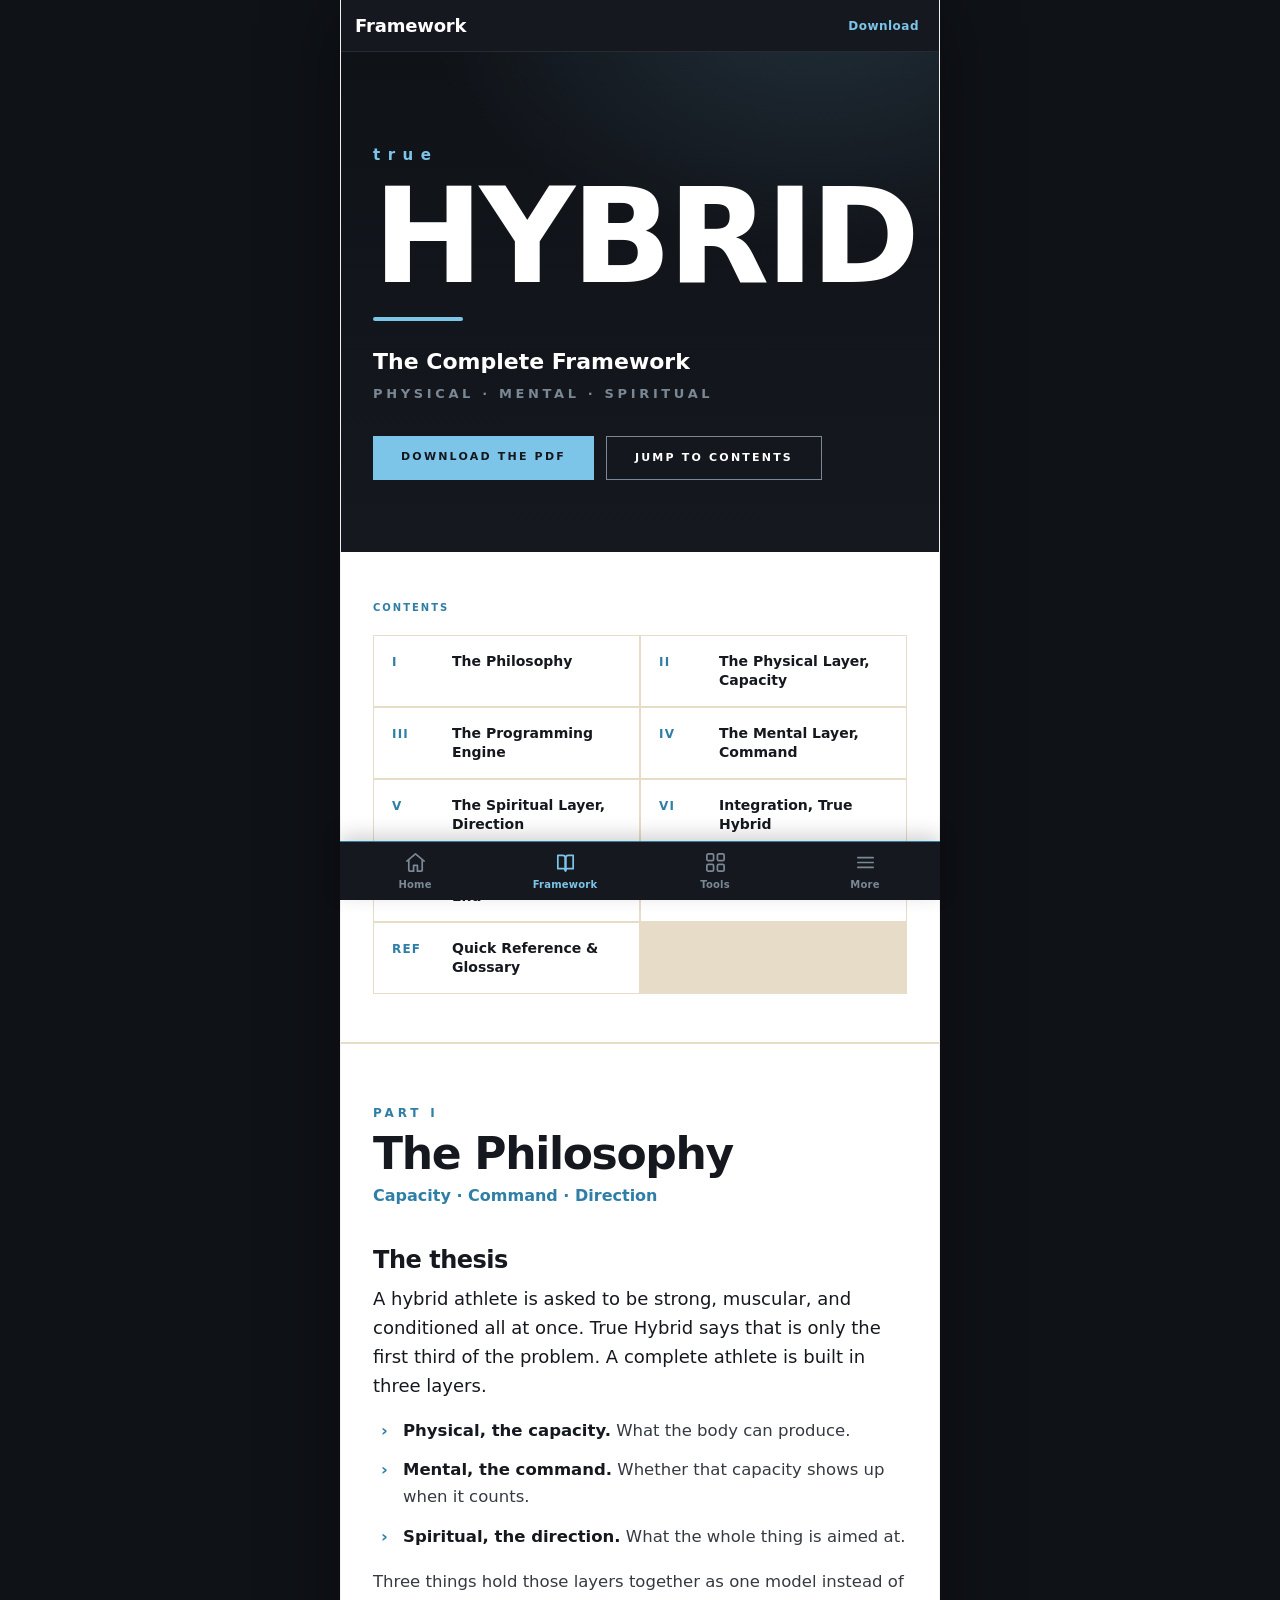
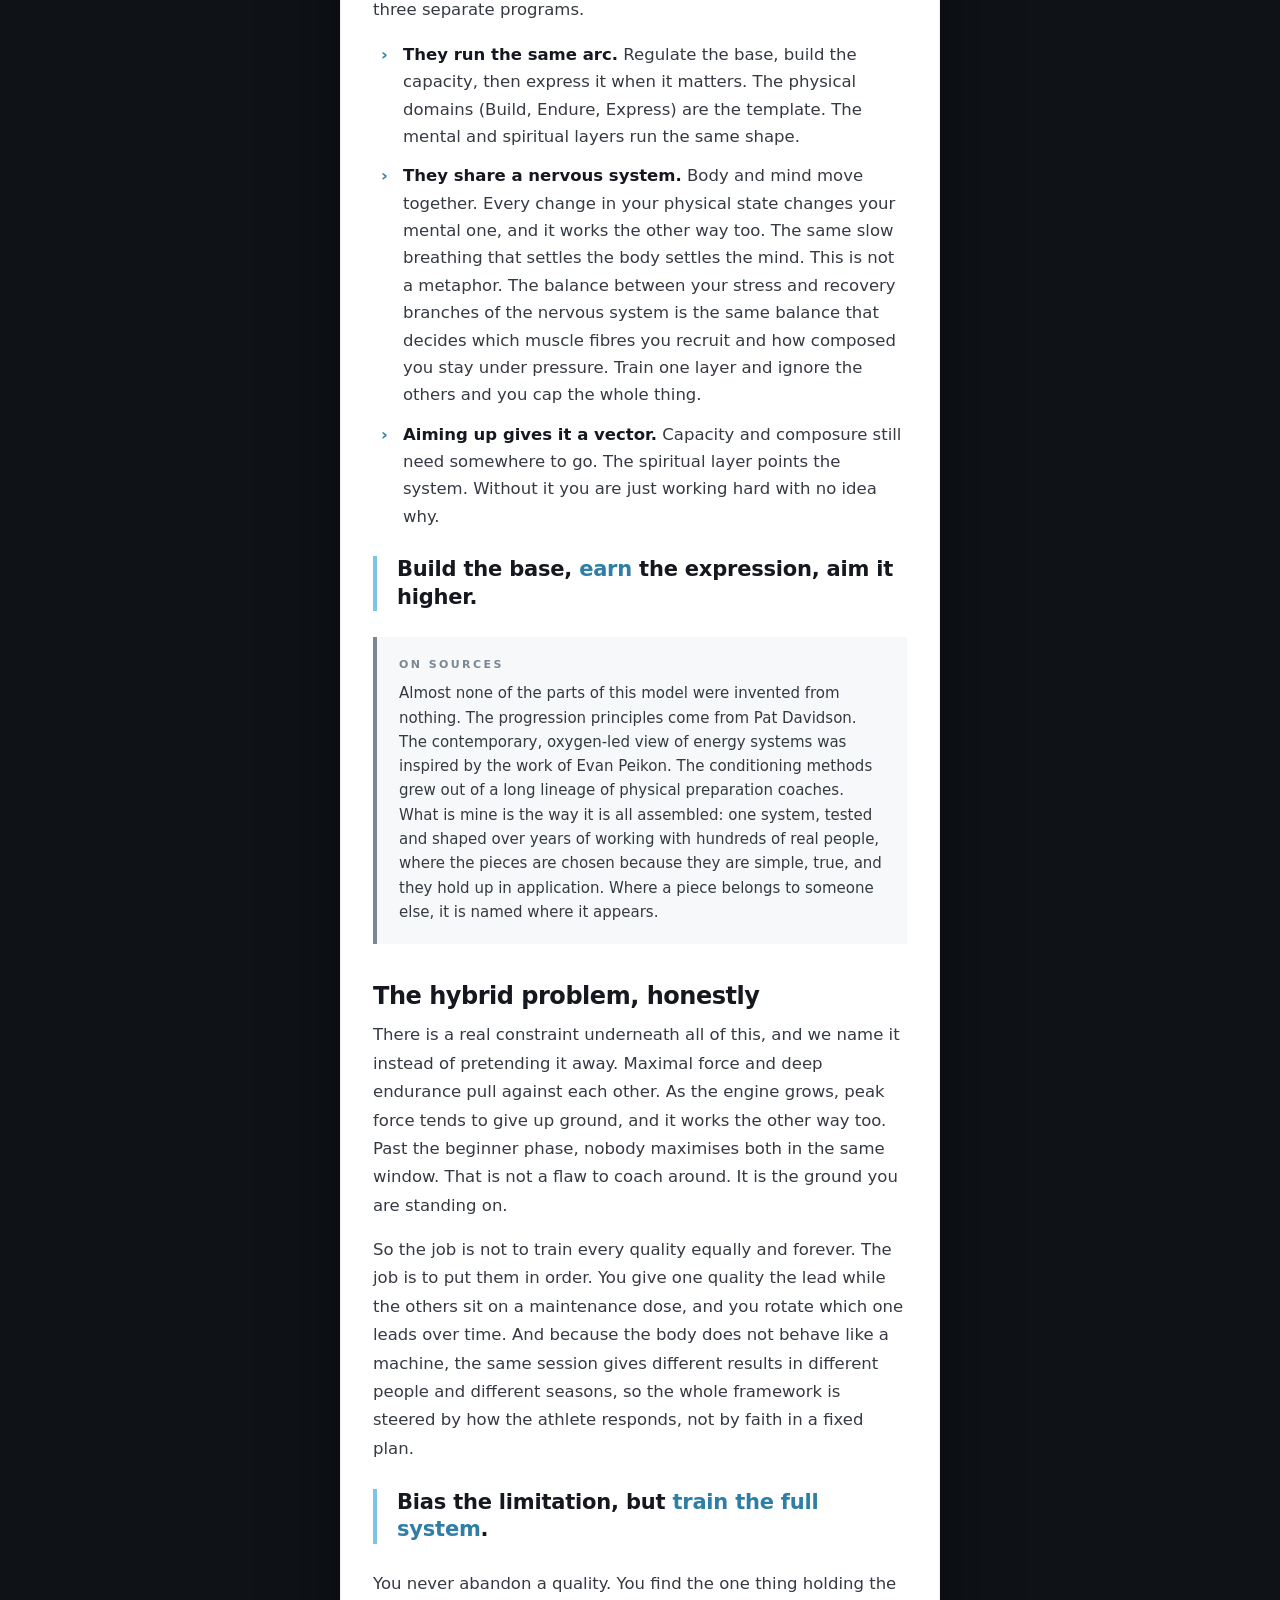
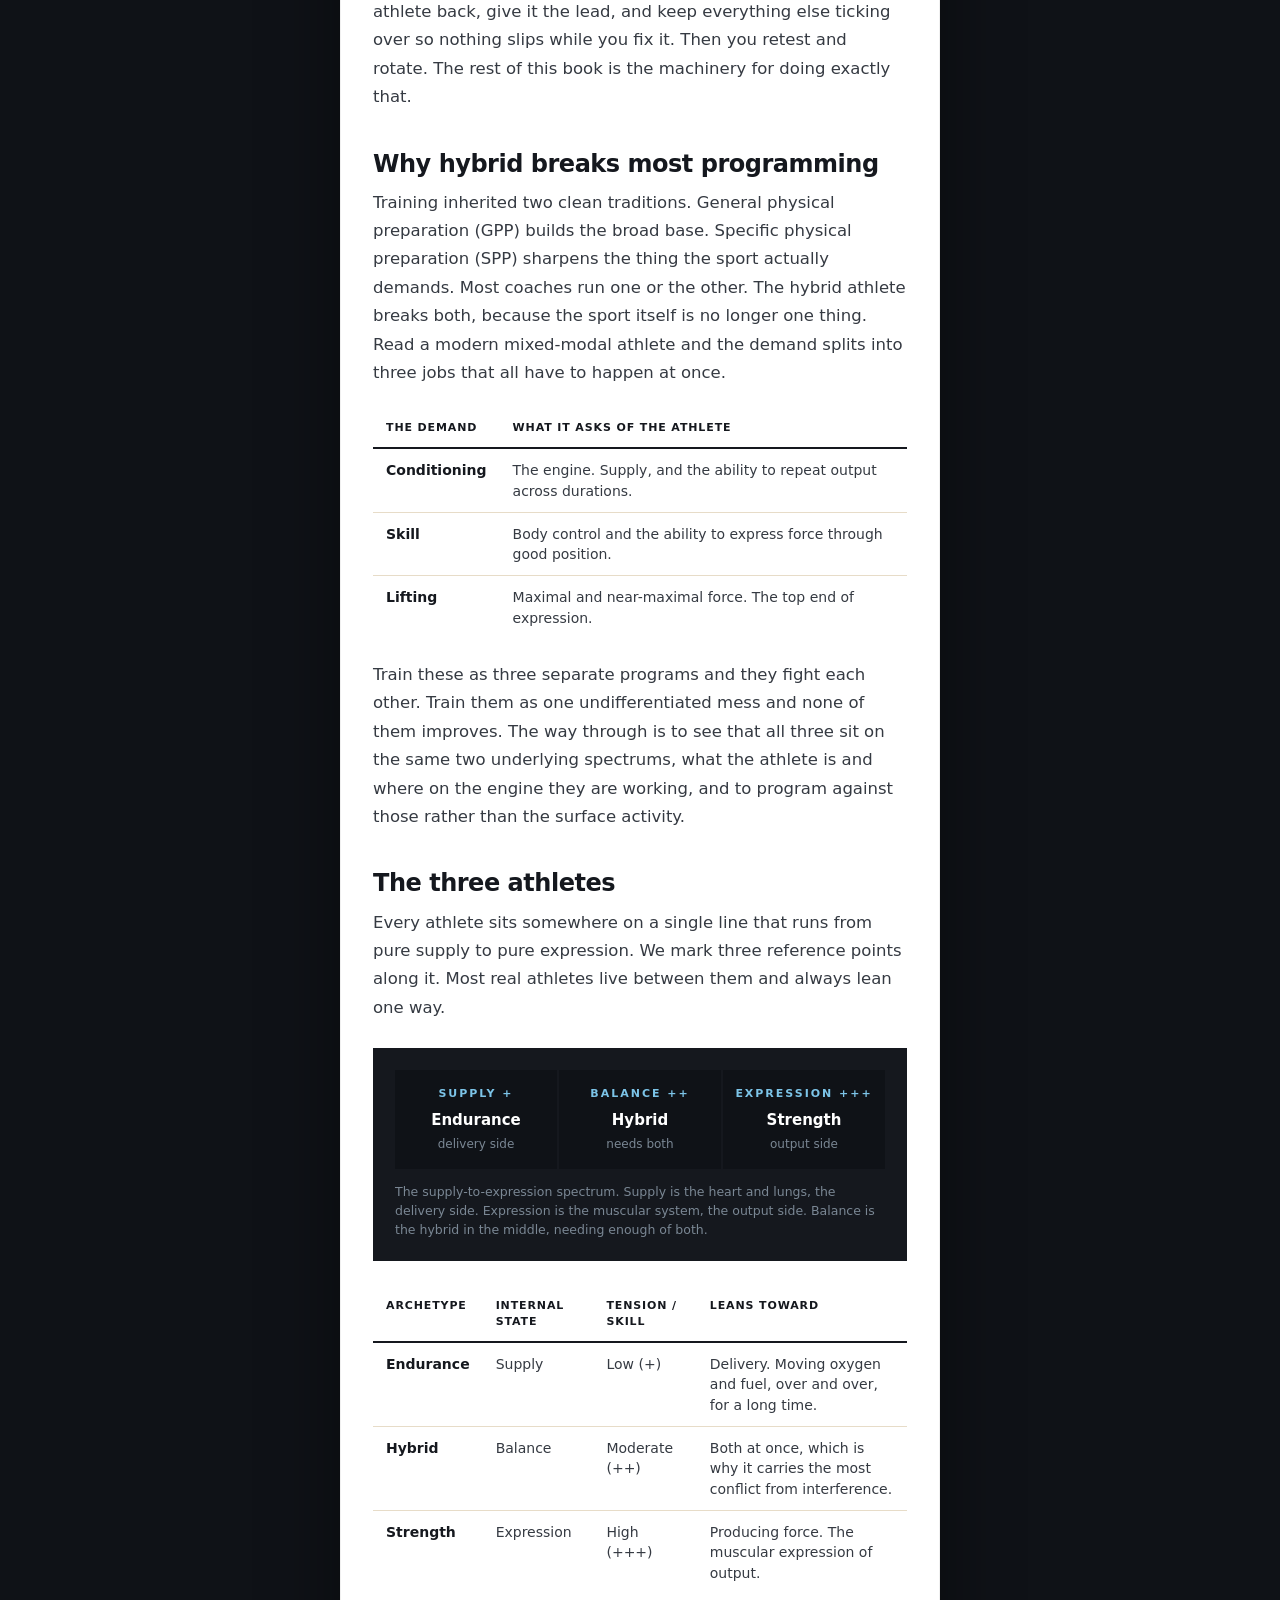
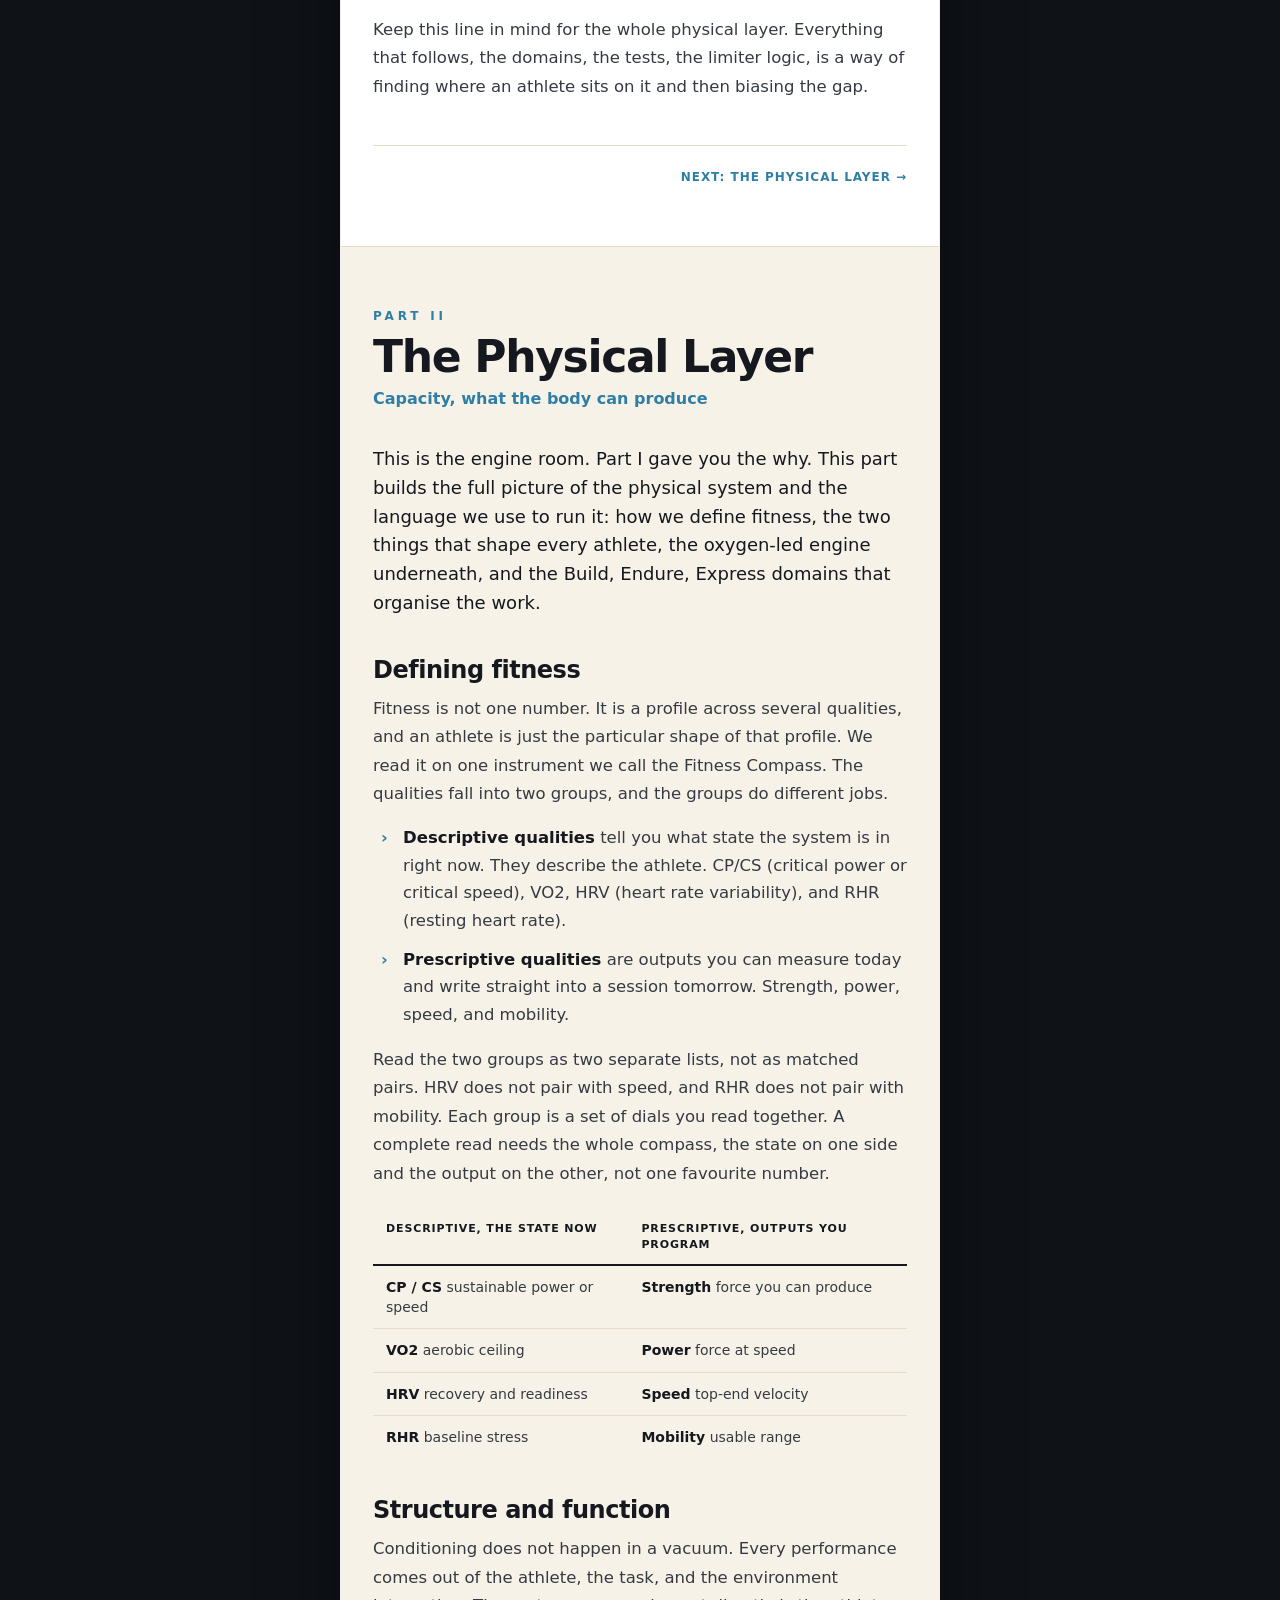
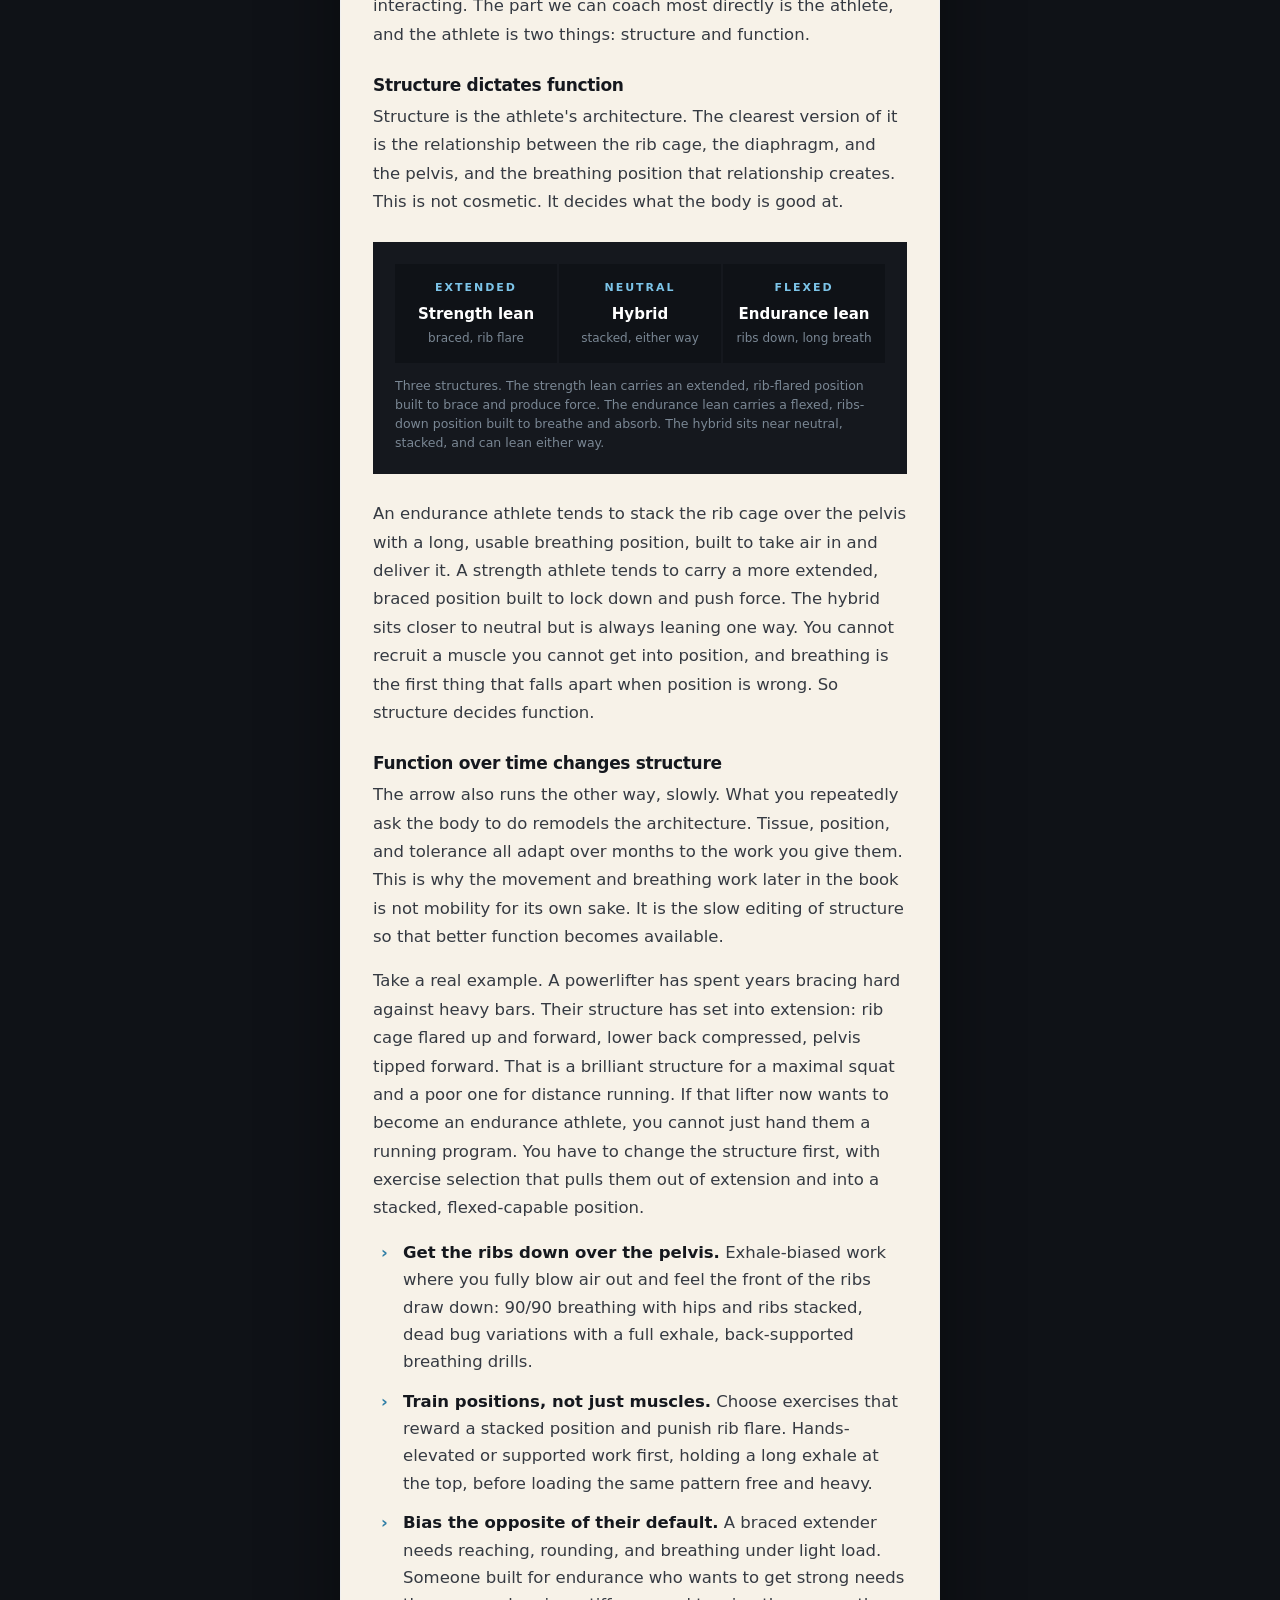
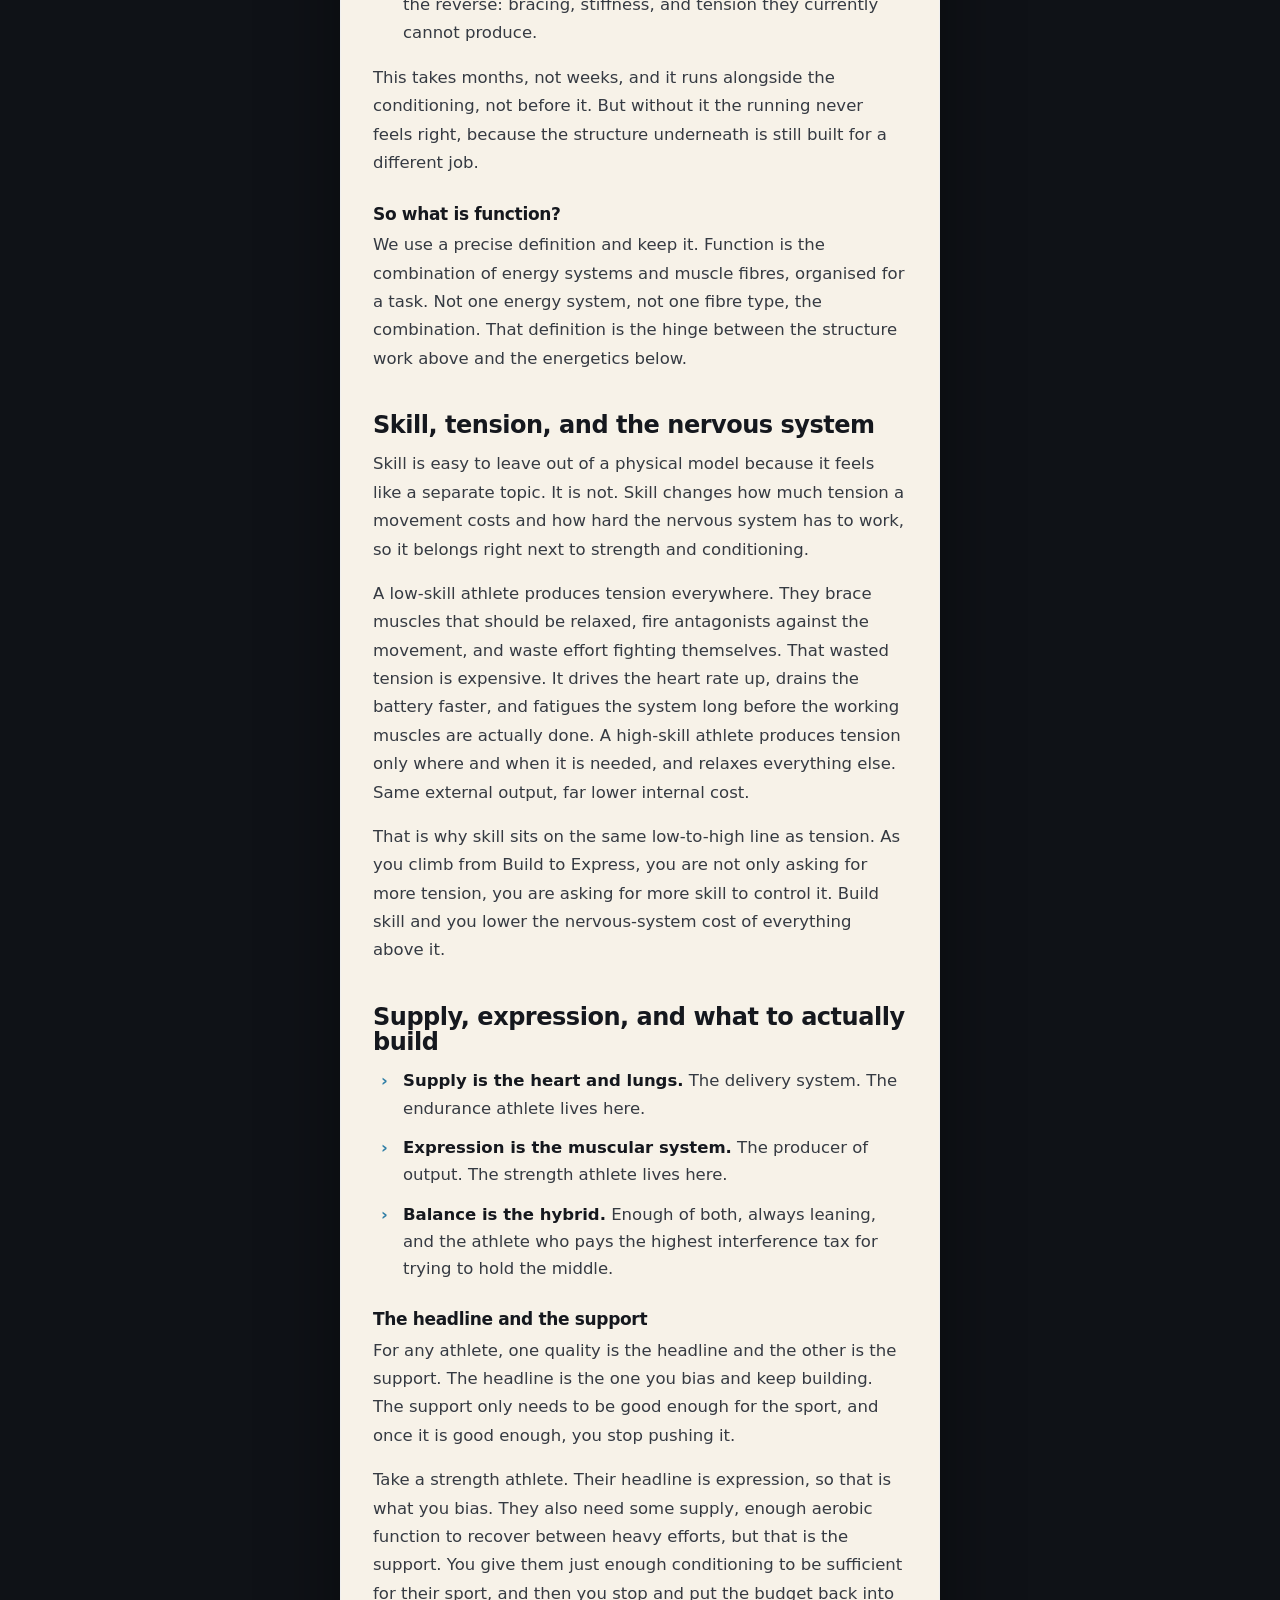
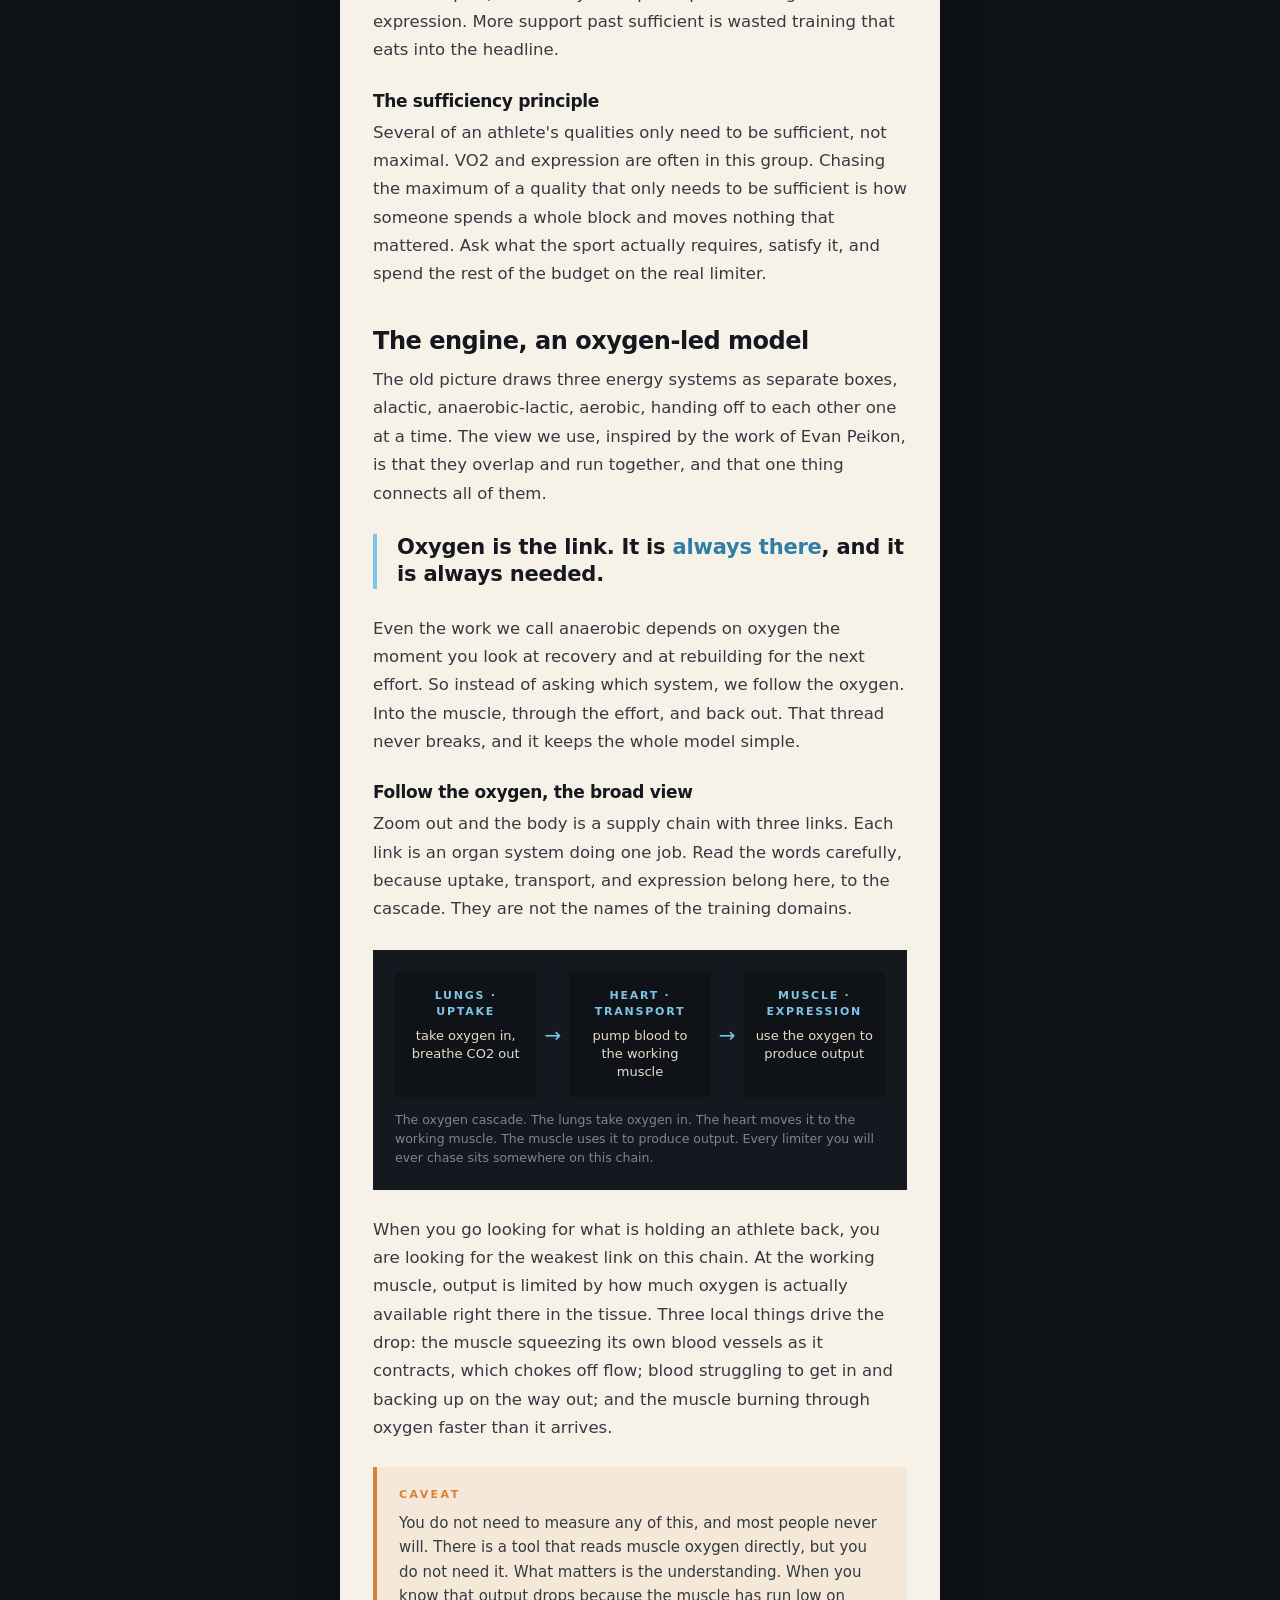
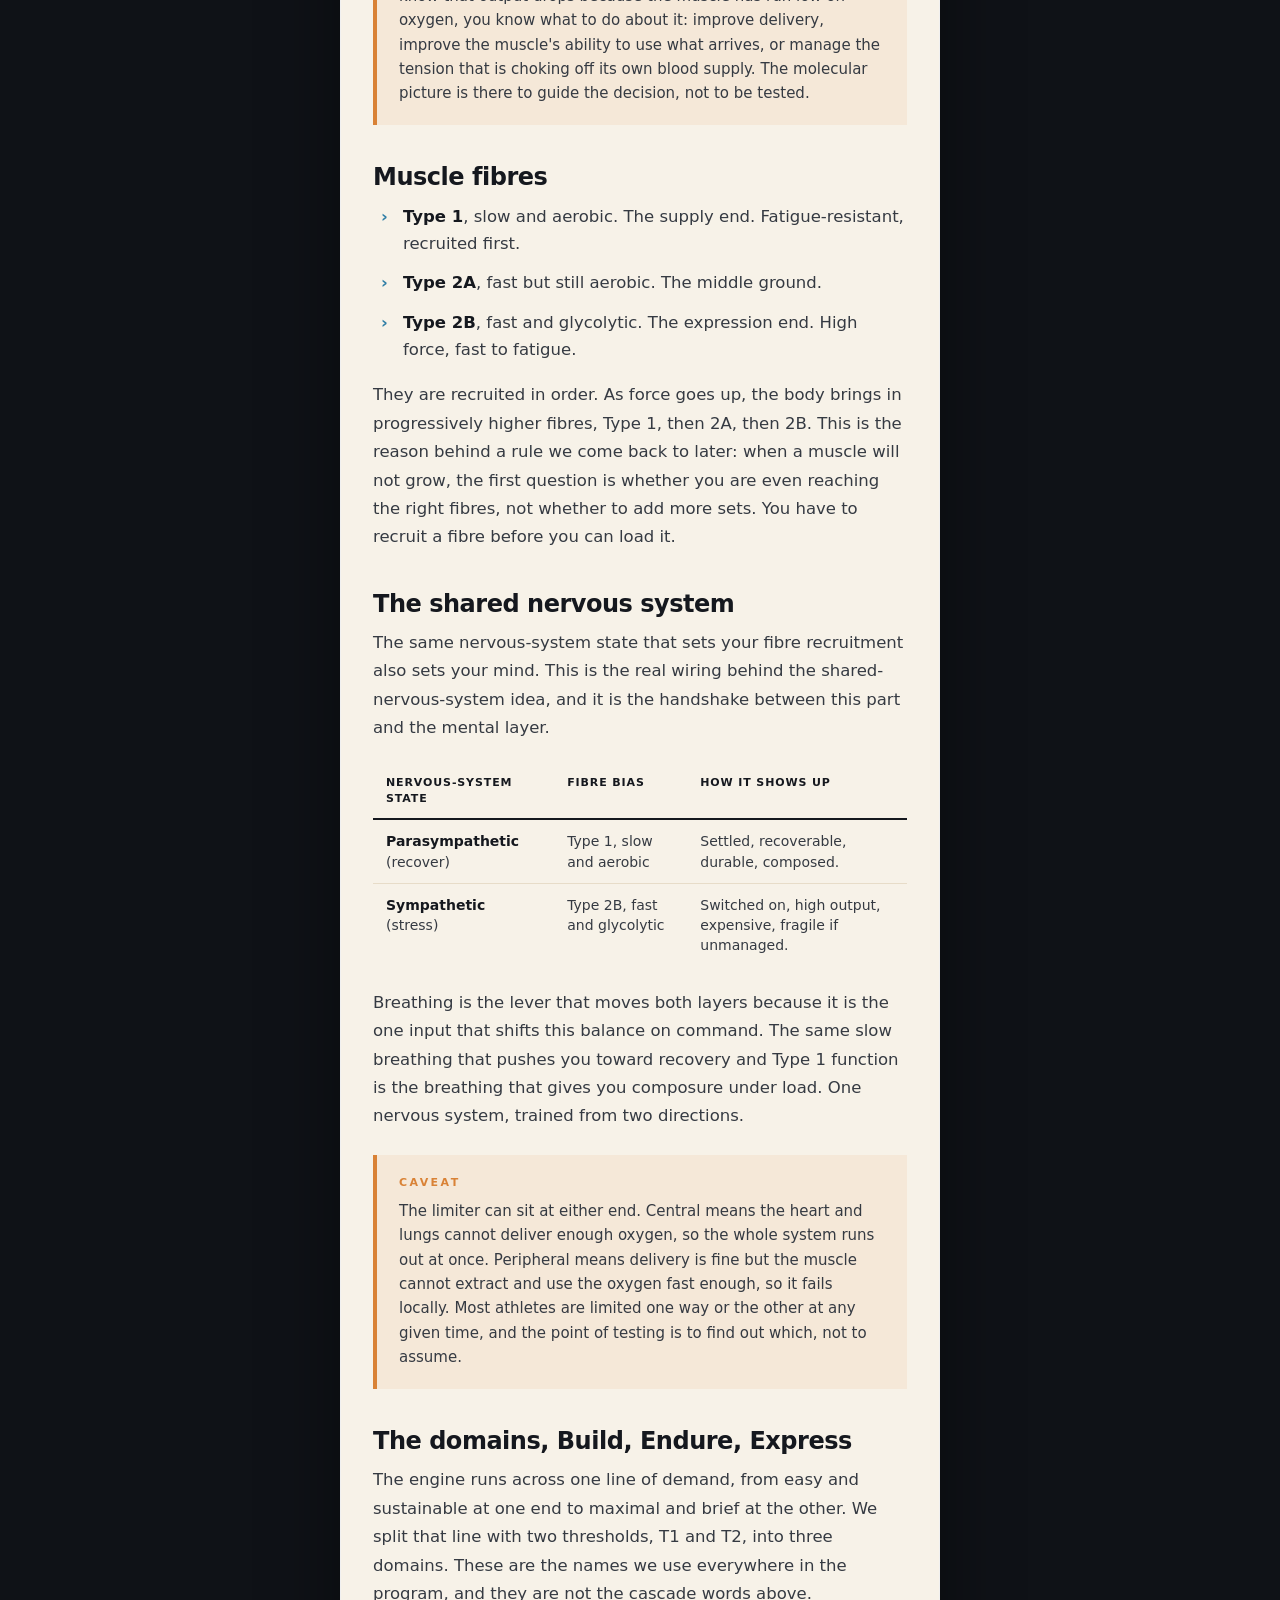
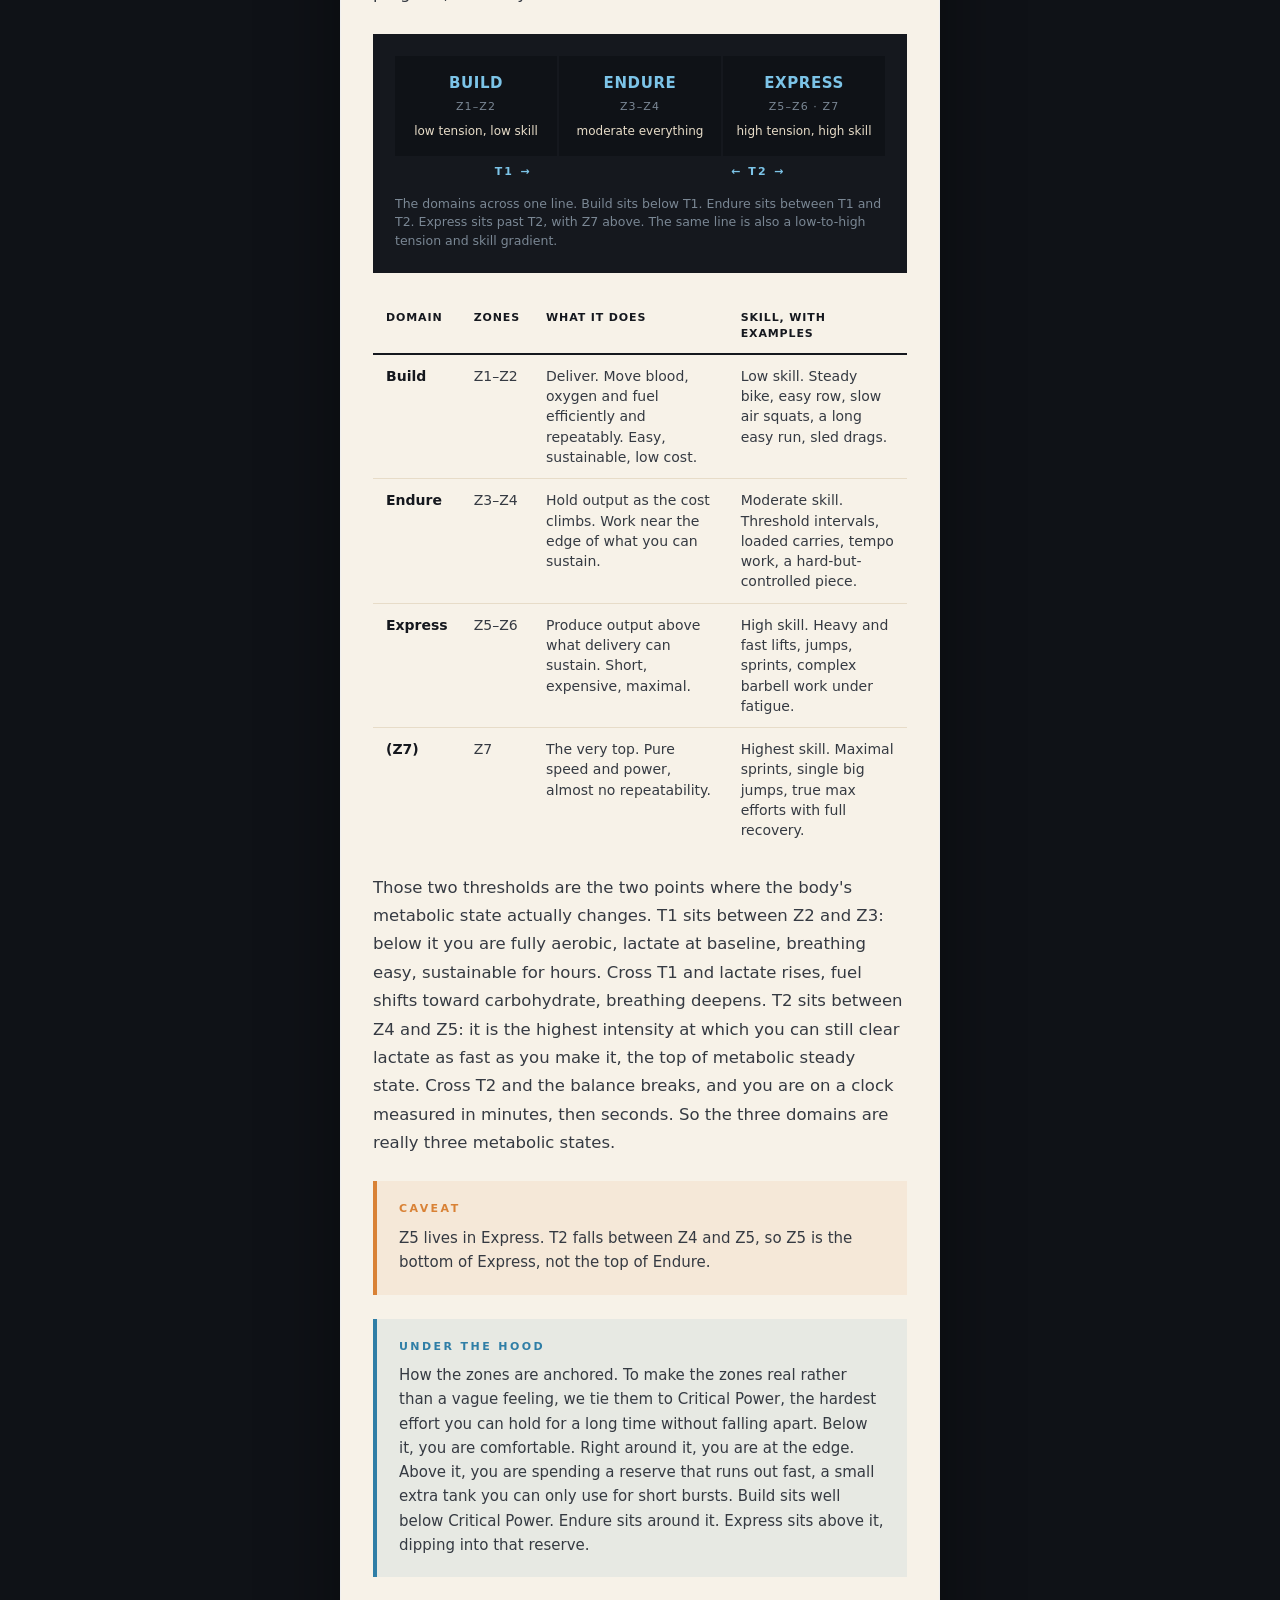
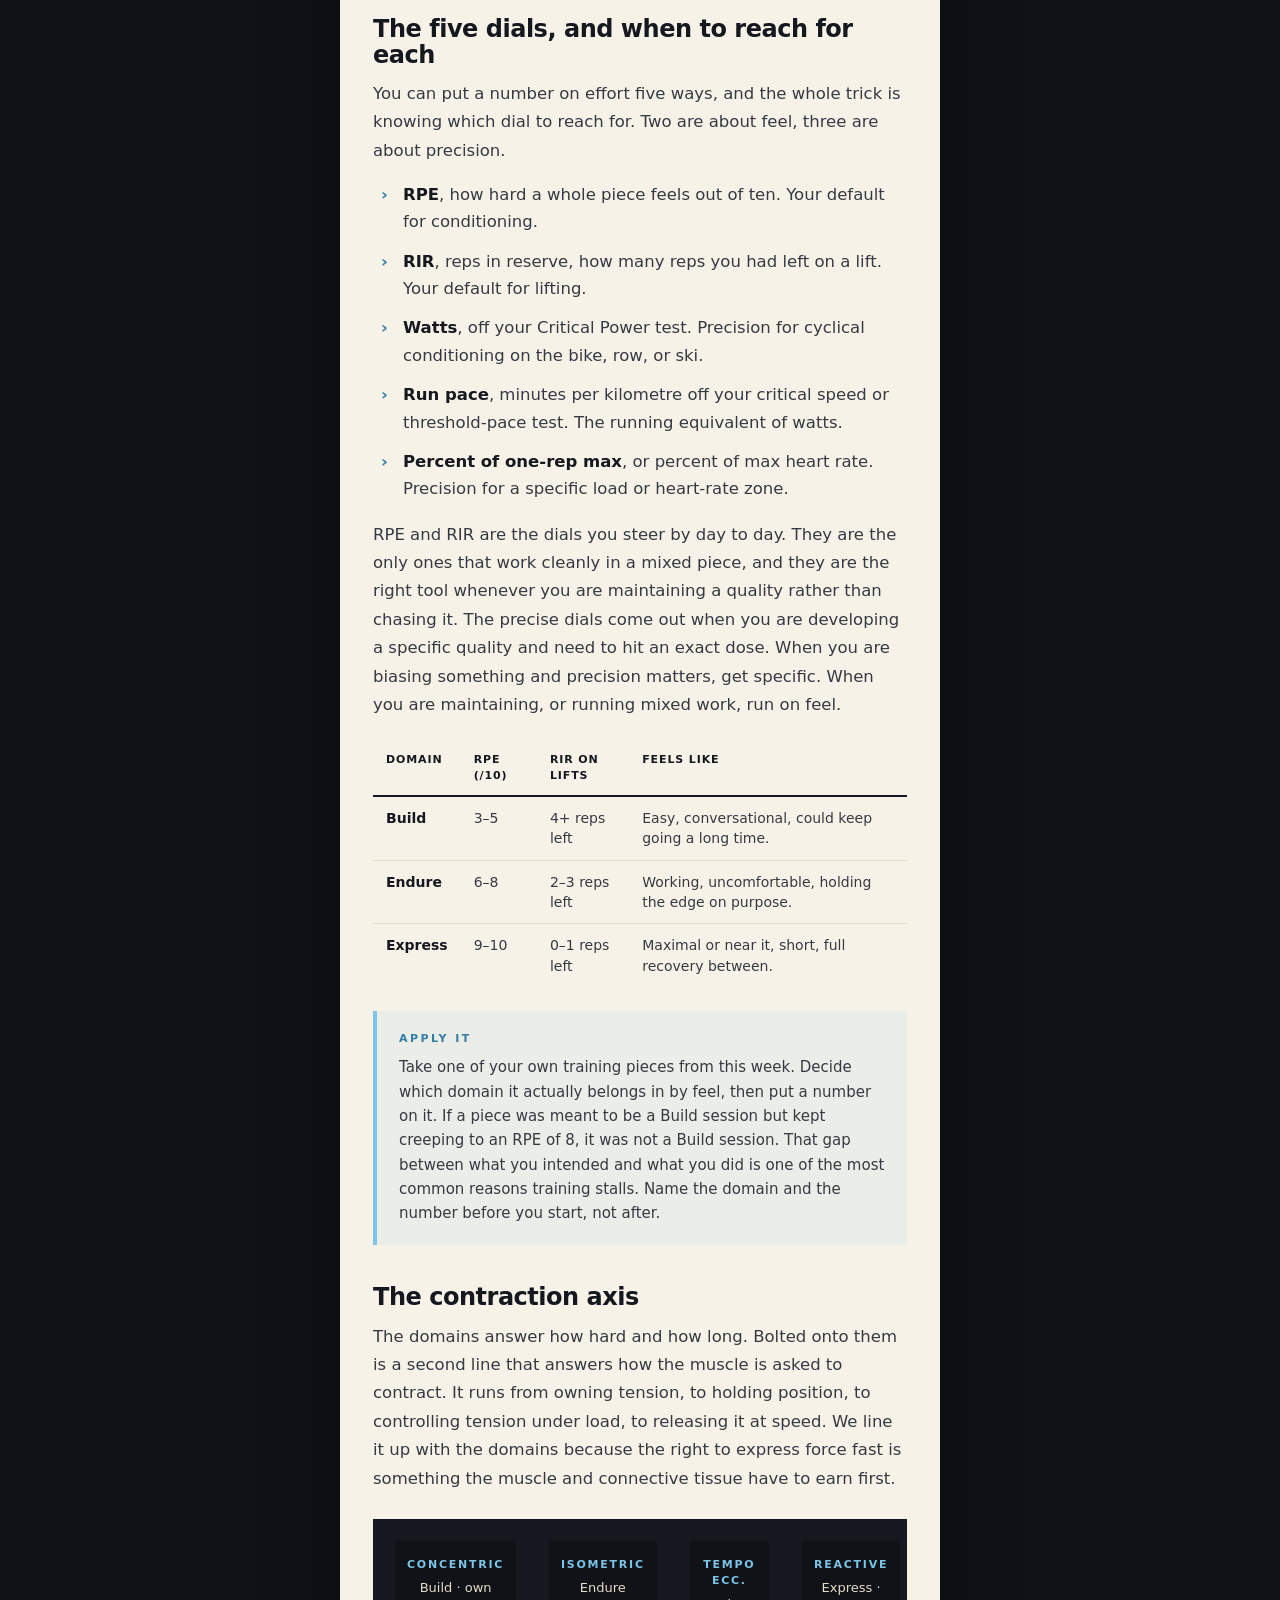
==== commit 4a6b83d3: "Add files via upload" ====
--- a/framework/index.html
+++ b/framework/index.html
@@ -132,18 +132,13 @@
 }
 </style>
 </head>
-<body>
-<div class="page-wrap">
-
-  <header class="mdt-topbar">
-    <a href="../" class="th-brand" aria-label="True Hybrid, home">
-      <span class="th-true">true</span><span class="th-hybrid">HYBRID</span>
-    </a>
-    <nav class="mdt-nav">
-      <a href="../">Home</a>
-      <a href="../#tools">Tools</a>
-      <a href="../downloads/true-hybrid-framework.pdf" download>Download</a>
-    </nav>
+<body class="app-mode">
+<div class="app">
+
+  <header class="app-header">
+    <span class="h-title">Framework</span>
+    <span class="h-spacer"></span>
+    <a href="/downloads/true-hybrid-framework.pdf" class="h-action" download>Download</a>
   </header>
 
   <section class="fx-cover" id="top">
@@ -177,7 +172,7 @@
     </div>
   </section>
 
-  <main class="fx-body">
+  <main class="fx-body app-main">
 
   <section class="fx-part" id="part1">
    <div class="fx-inner">
@@ -936,20 +931,15 @@
     </div>
   </section>
 
-  <footer class="mdt-footer">
-    <a href="../" class="th-brand th-brand--footer" aria-label="True Hybrid, home">
-      <span class="th-true">true</span><span class="th-hybrid">HYBRID</span>
-    </a>
-    <p>The complete framework. Physical, mental, spiritual, one nervous system, one calendar. <a href="../" style="color:var(--brass); text-decoration:none;">Back to the tools →</a></p>
-    <p class="footer-help" style="color:var(--smoke); font-size:11px; margin-top:10px;">Struggling more than usual? You don't have to carry it alone, reach out to someone you trust or a professional.</p>
-    <div class="footer-bar">
-      <span>© <span id="year"></span> True Hybrid</span>
-      <span>No tracking · No ads · No bullsh*t</span>
-    </div>
-  </footer>
+  <nav class="app-tabbar">
+    <a class="app-tab" href="/" aria-label="Home"><svg viewBox="0 0 24 24"><path d="M3 10.5 12 3l9 7.5"/><path d="M5 9.5V20a1 1 0 0 0 1 1h4v-6h4v6h4a1 1 0 0 0 1-1V9.5"/></svg><span>Home</span></a>
+    <a class="app-tab active" href="/framework/" aria-label="Framework"><svg viewBox="0 0 24 24"><path d="M12 6.5v14"/><path d="M4 4.5h5A3 3 0 0 1 12 7v13.5a2.2 2.2 0 0 0-2.2-2H4z"/><path d="M20 4.5h-5A3 3 0 0 0 12 7v13.5a2.2 2.2 0 0 1 2.2-2H20z"/></svg><span>Framework</span></a>
+    <a class="app-tab" href="/tools/" aria-label="Tools"><svg viewBox="0 0 24 24"><rect x="3" y="3" width="7" height="7" rx="1.5"/><rect x="14" y="3" width="7" height="7" rx="1.5"/><rect x="3" y="14" width="7" height="7" rx="1.5"/><rect x="14" y="14" width="7" height="7" rx="1.5"/></svg><span>Tools</span></a>
+    <a class="app-tab" href="/more/" aria-label="More"><svg viewBox="0 0 24 24"><path d="M4 7h16"/><path d="M4 12h16"/><path d="M4 17h16"/></svg><span>More</span></a>
+  </nav>
 
 </div>
-<script>document.getElementById('year').textContent = new Date().getFullYear();</script>
+<script>var _y=document.getElementById('year'); if(_y) _y.textContent=new Date().getFullYear();</script>
 <script>if("serviceWorker" in navigator){window.addEventListener("load",function(){navigator.serviceWorker.register("/sw.js").catch(function(){});});}</script>
 </body>
 </html>
--- a/assets/styles.css
+++ b/assets/styles.css
@@ -251,3 +251,123 @@
   background: var(--brass);
   color: var(--ink);
 }
+
+/* =====================================================================
+   MOBILE APP SHELL  (bottom tab bar, app header, screen layout)
+   Absolute nav paths (/,/framework/,/tools/,/more/) so the bar is identical
+   on every page and only the active state changes.
+   ===================================================================== */
+:root { --app-max: 600px; --tabbar-h: 60px; --header-h: 52px; }
+
+body.app-mode { background: var(--coal); }
+
+.app {
+  max-width: var(--app-max);
+  margin: 0 auto;
+  background: var(--bone);
+  min-height: 100vh;
+  min-height: 100dvh;
+  position: relative;
+  box-shadow: 0 0 80px rgba(0,0,0,0.4);
+  overflow-x: hidden;
+}
+
+/* ---- app header ---- */
+.app-header {
+  position: sticky;
+  top: 0;
+  z-index: 30;
+  background: var(--ink);
+  color: var(--bone);
+  display: flex;
+  align-items: center;
+  gap: 6px;
+  min-height: calc(var(--header-h) + env(safe-area-inset-top));
+  padding: env(safe-area-inset-top) 14px 0;
+  border-bottom: 1px solid rgba(255,255,255,0.08);
+}
+.app-header .h-back {
+  color: var(--cream); text-decoration: none; font-size: 26px; line-height: 1;
+  margin-left: -6px; padding: 4px 8px; border-radius: 8px; transition: background .15s;
+}
+.app-header .h-back:active { background: rgba(255,255,255,0.08); }
+.app-header .h-title {
+  font-family: var(--display); font-weight: 800; font-size: 18px;
+  letter-spacing: -0.01em; color: var(--bone);
+}
+.app-header .h-spacer { flex: 1; }
+.app-header .h-action {
+  color: var(--brass); text-decoration: none; font-size: 12px; font-weight: 700;
+  letter-spacing: 0.04em; padding: 8px 6px;
+}
+.app-header .th-brand { margin: 0; }
+
+/* ---- scrollable content area ---- */
+.app-main {
+  padding-bottom: calc(var(--tabbar-h) + env(safe-area-inset-bottom) + 10px);
+}
+
+/* ---- bottom tab bar ---- */
+.app-tabbar {
+  position: fixed;
+  bottom: 0; left: 50%; transform: translateX(-50%);
+  width: 100%; max-width: var(--app-max);
+  z-index: 40;
+  background: var(--ink);
+  border-top: 1px solid var(--brass-dim);
+  display: grid; grid-template-columns: repeat(4, 1fr);
+  padding-bottom: env(safe-area-inset-bottom);
+  box-shadow: 0 -6px 20px rgba(0,0,0,0.18);
+}
+.app-tab {
+  display: flex; flex-direction: column; align-items: center; justify-content: center; gap: 3px;
+  padding: 9px 0 8px; text-decoration: none;
+  color: var(--smoke); font-size: 10px; font-weight: 600; letter-spacing: 0.02em;
+  -webkit-tap-highlight-color: transparent; transition: color .15s;
+}
+.app-tab svg { width: 23px; height: 23px; display: block; stroke: currentColor; fill: none; stroke-width: 1.8; stroke-linecap: round; stroke-linejoin: round; }
+.app-tab.active { color: var(--brass); }
+.app-tab:active { color: var(--cream); }
+
+/* ---- app-style building blocks ---- */
+.scr { padding: 20px 18px; }
+.scr + .scr { padding-top: 0; }
+.scr-title { font-family: var(--display); font-weight: 800; font-size: 13px; letter-spacing: 0.16em; text-transform: uppercase; color: var(--brass-dim); margin: 6px 0 14px; }
+
+.app-hero {
+  background: radial-gradient(120% 90% at 80% -10%, rgba(124,196,232,0.18) 0%, transparent 55%), linear-gradient(180deg, var(--coal) 0%, var(--ink) 100%);
+  color: var(--bone); padding: 30px 20px 34px;
+}
+.app-hero .true { font-family: var(--body); font-weight: 700; font-size: 12px; letter-spacing: 0.5em; text-transform: lowercase; color: var(--brass); }
+.app-hero h1 { color: var(--bone); font-family: var(--display); font-weight: 900; letter-spacing: -0.03em; line-height: 0.95; margin: 6px 0 14px; font-size: clamp(34px, 11vw, 52px); }
+.app-hero .rule { width: 60px; height: 3px; background: var(--brass); border-radius: 2px; margin-bottom: 16px; }
+.app-hero p { color: var(--cream); font-size: 15px; line-height: 1.6; opacity: 0.92; }
+.app-hero .spirit { margin-top: 16px; font-family: var(--display); font-size: 11px; letter-spacing: 0.26em; text-transform: uppercase; color: var(--smoke); font-weight: 600; }
+
+/* full-width stacked buttons for app feel */
+.btn-block { display: block; width: 100%; text-align: center; padding: 15px 20px; box-sizing: border-box; }
+.btn-stack { display: flex; flex-direction: column; gap: 10px; margin-top: 20px; }
+.btn-ghost { background: transparent; color: var(--bone); border: 1px solid var(--smoke); }
+.btn-ghost:hover, .btn-ghost:active { background: var(--bone); color: var(--ink); border-color: var(--bone); }
+
+/* list-style cards (tappable rows) */
+.app-card {
+  display: flex; align-items: center; gap: 14px;
+  background: var(--bone); border: 1px solid var(--cream); border-left: 3px solid var(--brass);
+  padding: 16px; text-decoration: none; color: var(--ink); margin-bottom: 12px;
+  transition: transform .12s, box-shadow .12s;
+}
+.app-card:active { transform: scale(0.985); box-shadow: 0 6px 18px rgba(15,14,12,0.10); }
+.app-card.soon { border-left-color: var(--cream); opacity: 0.72; }
+.app-card .ac-body { flex: 1; min-width: 0; }
+.app-card .ac-cat { font-size: 10px; letter-spacing: 0.18em; text-transform: uppercase; font-weight: 700; color: var(--brass-dim); }
+.app-card.soon .ac-cat { color: var(--smoke); }
+.app-card h3 { font-family: var(--display); font-size: 19px; font-weight: 800; letter-spacing: -0.01em; margin: 3px 0 4px; }
+.app-card p { font-size: 12.5px; color: var(--char); line-height: 1.45; }
+.app-card .ac-arrow { color: var(--brass-dim); font-size: 20px; flex-shrink: 0; }
+.app-card .ac-tag { font-size: 9px; letter-spacing: 0.16em; text-transform: uppercase; font-weight: 700; color: var(--smoke); border: 1px solid var(--cream); padding: 3px 7px; flex-shrink: 0; }
+
+@media (min-width: 601px) {
+  body.app-mode { padding: 0; }
+  .app { border-left: 1px solid rgba(0,0,0,0.06); border-right: 1px solid rgba(0,0,0,0.06); }
+}
